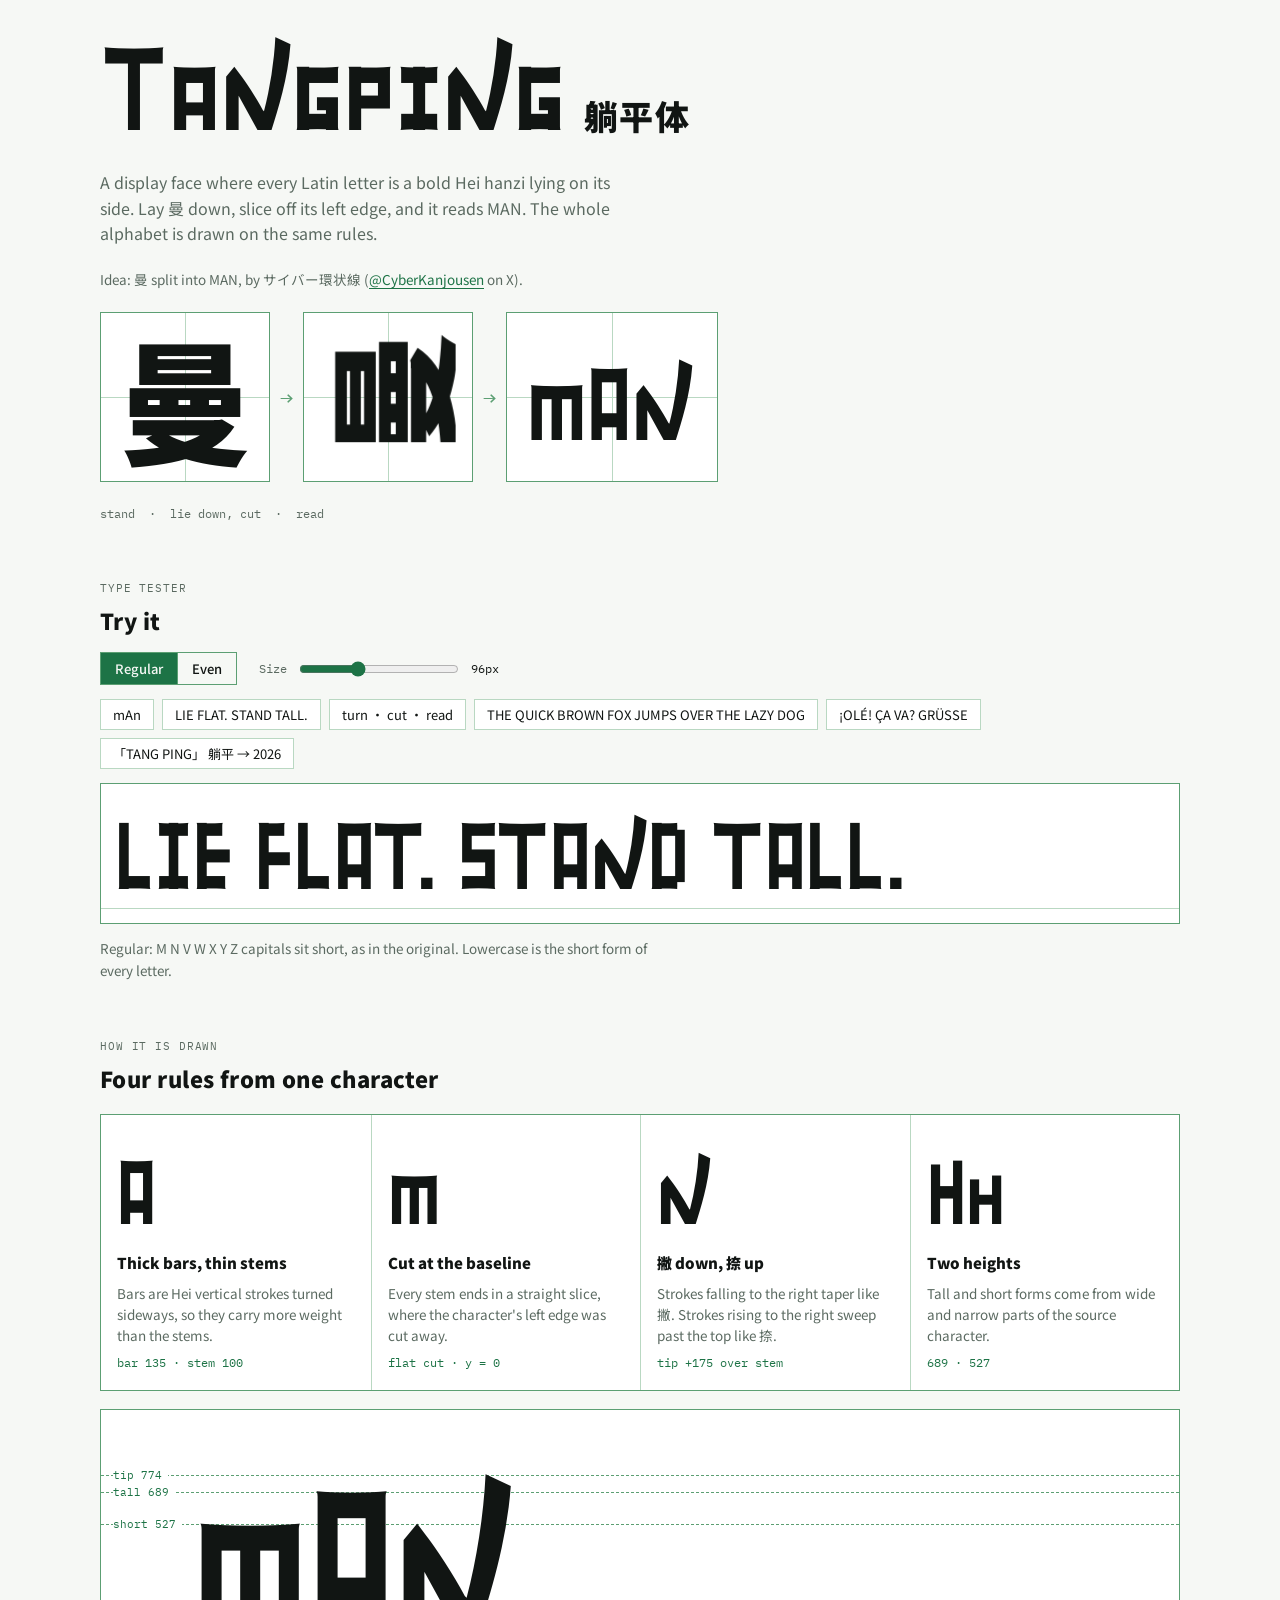
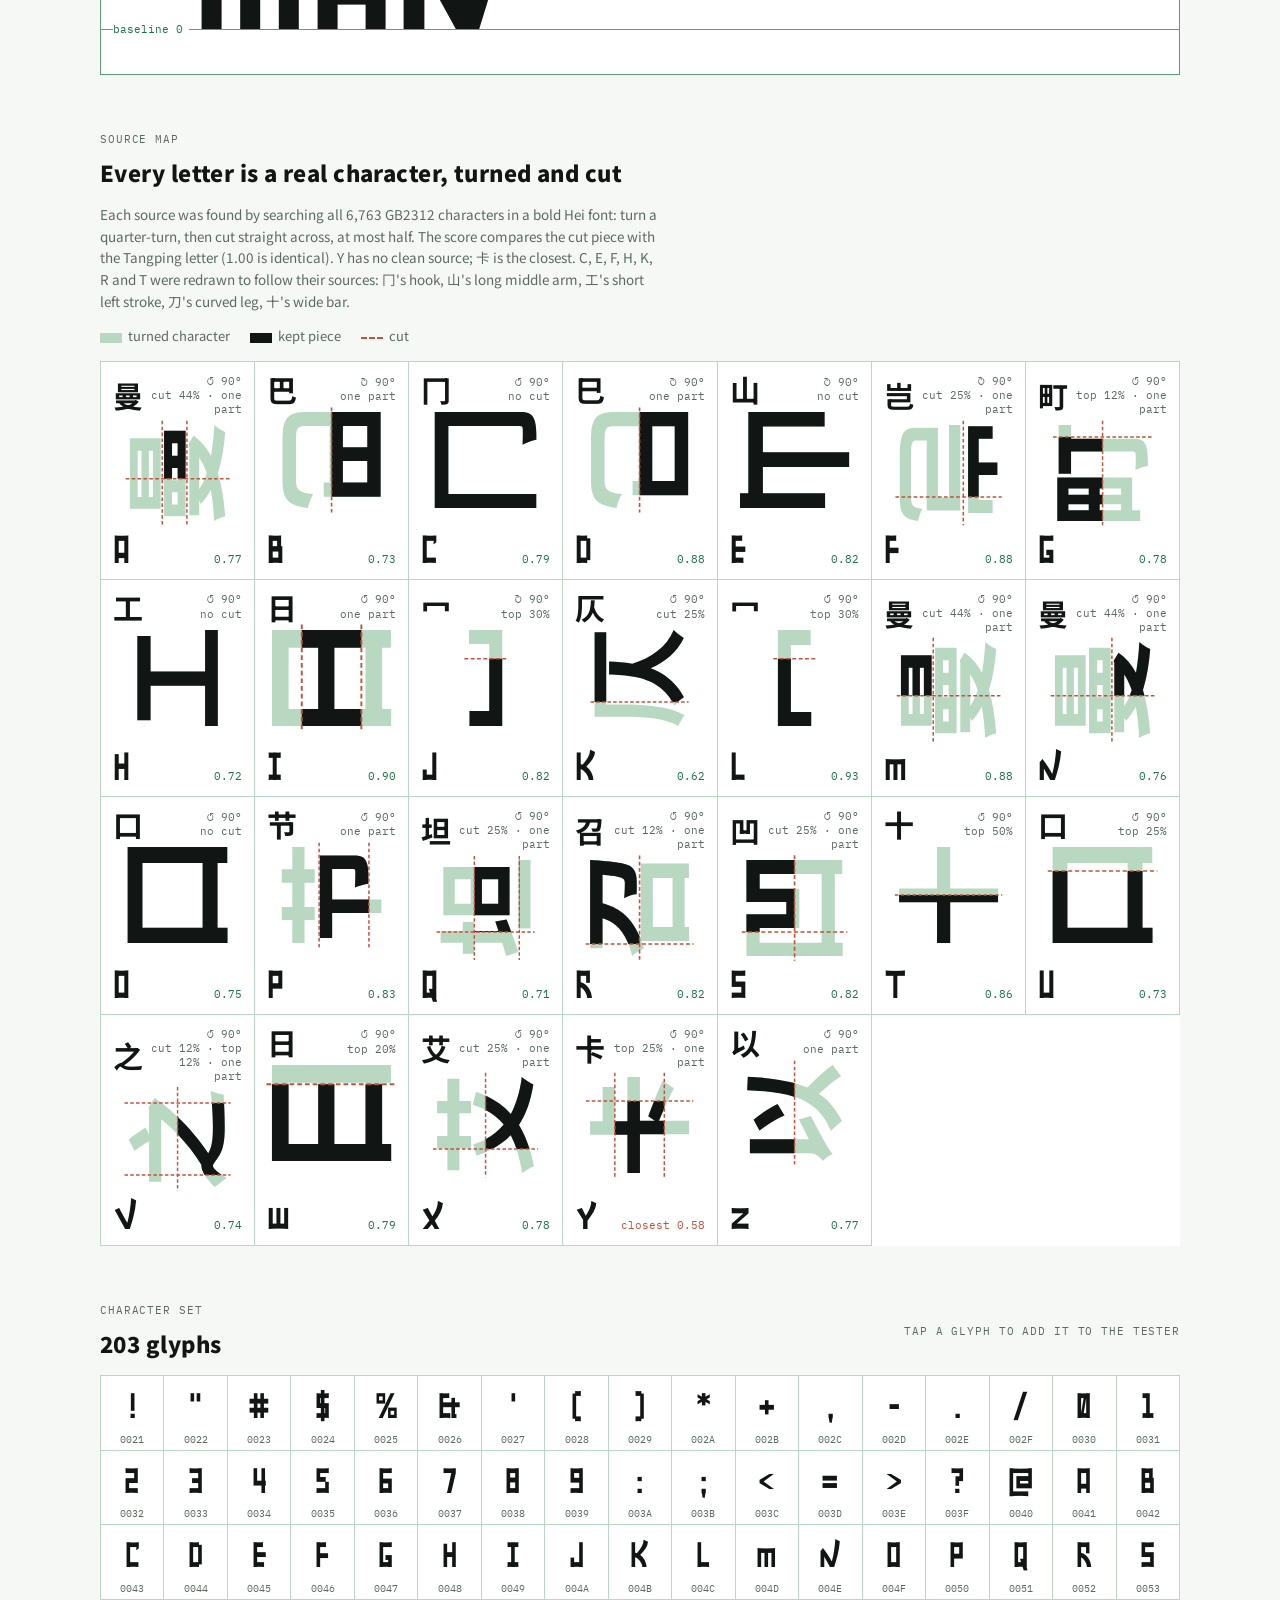
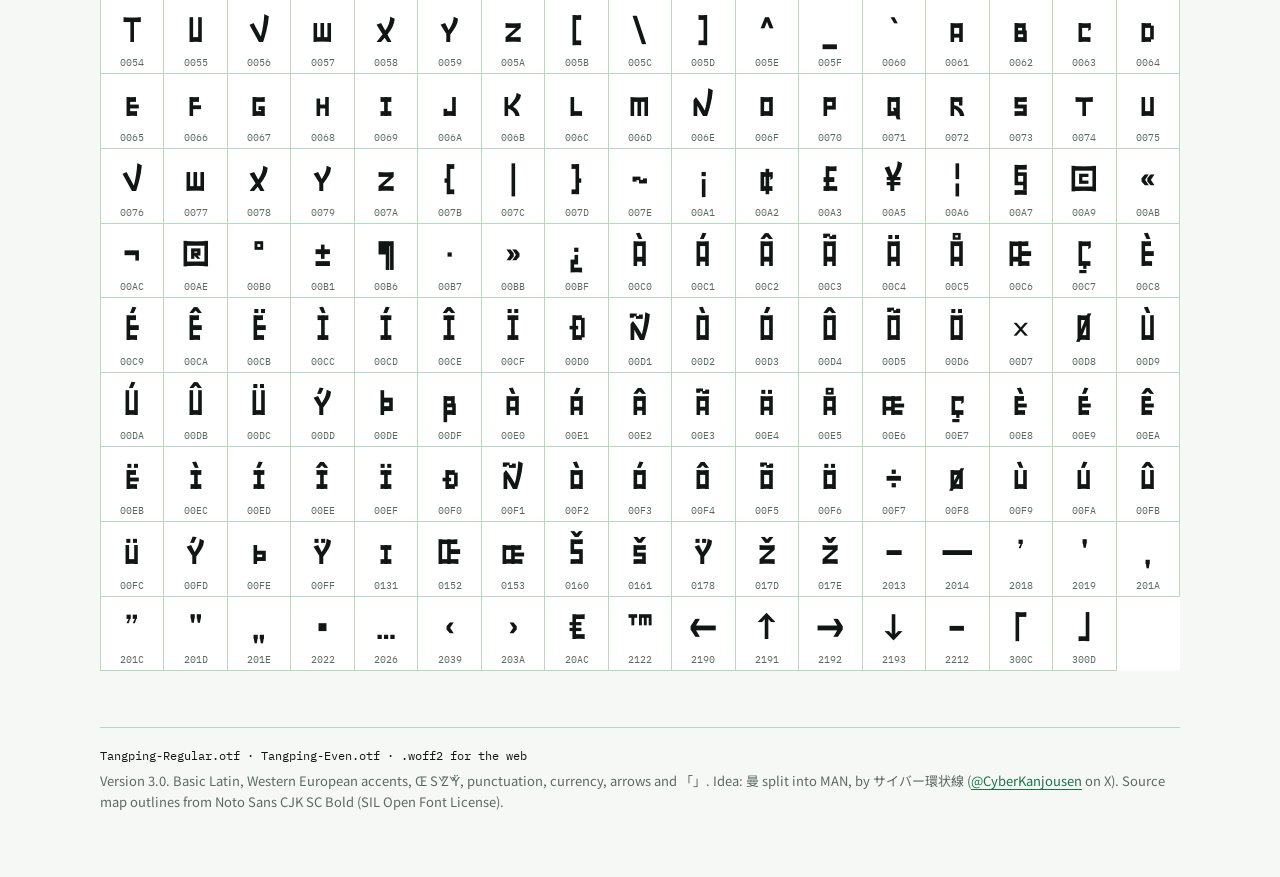
==== docs/index.html @ c2f3e96e "Tangping 躺平体 3.100: initial open-source release A display typeface where every Latin letter is a bol" ====
<!doctype html>
<html lang="en">
<head>
<meta charset="utf-8">
<meta name="viewport" content="width=device-width, initial-scale=1, viewport-fit=cover">
<style>:root{padding-top:env(safe-area-inset-top,0px);padding-bottom:env(safe-area-inset-bottom,0px)}body{margin:0}[hidden]{display:none!important}img{max-width:100%}</style>
</head>
<body>
<title>躺平体 Tangping</title>
<meta name="claude:viewport-fit-sides" content="cover">
<link rel="preconnect" href="https://fonts.googleapis.com">
<link rel="stylesheet" href="https://fonts.googleapis.com/css2?family=Noto+Sans+SC:wght@400;500;700;900&family=IBM+Plex+Mono:wght@400;500&display=swap">
<style>
/* Layout: one column on 田字格 practice paper — hero demo, live tester, rules, full glyph set */
:root {
  --paper: #f6f8f5;
  --ink: #111513;
  --muted: #5b6a61;
  --grid: #b9d8c2;
  --grid-strong: #5c9f73;
  --accent: #1d7346;
  --panel: #ffffff;
  --cut: #c4513a;
  --display: "Tangping Regular", "Noto Sans SC", sans-serif;
  --body: "Noto Sans SC", "PingFang SC", "Hiragino Sans GB", "Microsoft YaHei", system-ui, sans-serif;
  --mono: "IBM Plex Mono", ui-monospace, "SFMono-Regular", Menlo, monospace;
}
@media (prefers-color-scheme: dark) {
  :root:not([data-theme="light"]) {
    --paper: #111a15; --ink: #e8efe9; --muted: #98ab9f; --grid: #24402f;
    --grid-strong: #4f9a6a; --accent: #74cf9b; --panel: #16221b; --cut: #f08a6c; color-scheme: dark;
  }
}
:root[data-theme="dark"] {
  --paper: #111a15; --ink: #e8efe9; --muted: #98ab9f; --grid: #24402f;
  --grid-strong: #4f9a6a; --accent: #74cf9b; --panel: #16221b; --cut: #f08a6c; color-scheme: dark;
}

@font-face { font-family: "Tangping Regular"; src: url([data-uri]) format("woff2"); font-display: block; }
@font-face { font-family: "Tangping Even"; src: url([data-uri]) format("woff2"); font-display: block; }

body { background: var(--paper); color: var(--ink); font-family: var(--body); font-size: 15px; line-height: 1.6; }
.wrap {
  max-width: 1080px; margin: 0 auto;
  padding-left: max(16px, env(safe-area-inset-left, 0px));
  padding-right: max(16px, env(safe-area-inset-right, 0px));
  padding-block: 28px 64px;
  display: grid; gap: 56px;
}
h1, h2 { text-wrap: balance; margin: 0; }
p { margin: 0; }
.label { font-family: var(--mono); font-size: 11px; letter-spacing: .08em; text-transform: uppercase; color: var(--muted); }

/* ---------- hero ---------- */
.hero { display: grid; gap: 22px; }
.title { display: flex; flex-wrap: wrap; align-items: baseline; gap: 6px 18px; }
.title h1 { font-family: var(--display); font-weight: 400; font-size: clamp(56px, 11vw, 120px); line-height: 1; letter-spacing: 0; }
.title .zh { font-weight: 900; font-size: clamp(22px, 4vw, 34px); letter-spacing: .04em; }
.lede { max-width: 58ch; color: var(--muted); font-size: 16px; }
.demo { display: flex; flex-wrap: wrap; align-items: center; gap: 10px; }
.cell {
  --s: clamp(74px, 21vw, 168px);
  width: var(--s); height: var(--s); position: relative; flex: none;
  border: 1.5px solid var(--grid-strong);
  background:
    linear-gradient(var(--grid), var(--grid)) center / 100% 1px no-repeat,
    linear-gradient(var(--grid), var(--grid)) center / 1px 100% no-repeat,
    var(--panel);
  display: grid; place-items: center; overflow: hidden;
}
.cell .han { font-weight: 900; font-size: calc(var(--s) * .8); line-height: 1; }
.cell .lying { transform: rotate(-90deg); clip-path: inset(0 0 0 17%); animation: liedown 1.1s cubic-bezier(.6,0,.2,1) .5s both; }
@keyframes liedown { from { transform: rotate(0deg); clip-path: inset(0 0 0 0); } 45% { transform: rotate(0deg); clip-path: inset(0 0 0 17%); } to { transform: rotate(-90deg); clip-path: inset(0 0 0 17%); } }
.cell.wide { width: auto; padding-inline: calc(var(--s) * .12); }
.cell .latin { font-family: "Tangping Even"; font-size: calc(var(--s) * .62); line-height: 1; padding-top: calc(var(--s) * .08); }
.arrow { font-family: var(--mono); color: var(--grid-strong); font-size: 22px; }
.demo-cap { display: flex; gap: 14px; flex-wrap: wrap; font-family: var(--mono); font-size: 12px; color: var(--muted); }

/* ---------- tester ---------- */
.tester { display: grid; gap: 14px; }
.controls { display: flex; flex-wrap: wrap; align-items: center; gap: 12px 22px; }
.seg { display: inline-flex; border: 1.5px solid var(--grid-strong); }
.seg button {
  font: 500 13px/1 var(--body); padding: 9px 14px; border: 0; background: transparent; color: var(--ink); cursor: pointer;
}
.seg button + button { border-left: 1.5px solid var(--grid-strong); }
.seg button[aria-pressed="true"] { background: var(--accent); color: var(--paper); }
.size { display: flex; align-items: center; gap: 10px; font-family: var(--mono); font-size: 12px; color: var(--muted); }
.size input { width: 160px; accent-color: var(--accent); }
.size output { min-width: 4ch; font-variant-numeric: tabular-nums; color: var(--ink); }
.chips { display: flex; flex-wrap: wrap; gap: 8px; }
.chips button {
  font: 13px/1 var(--body); padding: 8px 12px; cursor: pointer; color: var(--ink);
  background: var(--panel); border: 1px solid var(--grid);
}
.chips button:hover { border-color: var(--grid-strong); }
.stage {
  background:
    repeating-linear-gradient(to bottom, transparent 0, transparent calc(var(--lh) - 1px), var(--grid) calc(var(--lh) - 1px), var(--grid) var(--lh)),
    var(--panel);
  border: 1.5px solid var(--grid-strong);
  padding: 10px 14px 4px;
}
#sample {
  --size: 96px; --lh: calc(var(--size) * 1.3);
  display: block; width: 100%; box-sizing: border-box; resize: none; overflow: hidden;
  border: 0; outline: none; background: transparent; color: var(--ink);
  font-family: var(--display); font-size: var(--size); line-height: var(--lh);
  min-height: var(--lh); padding: 0; word-break: break-word;
}
.stage:focus-within { outline: 2px solid var(--accent); outline-offset: 2px; }
.stage { --lh: calc(var(--size, 96px) * 1.3); }

/* ---------- rules ---------- */
.section-head { display: grid; gap: 6px; }
.section-head h2 { font-size: 22px; font-weight: 900; letter-spacing: .02em; }
.rules { display: grid; grid-template-columns: repeat(4, minmax(0, 1fr)); gap: 0; border: 1.5px solid var(--grid-strong); background: var(--panel); }
.rule { padding: 16px 16px 18px; display: grid; gap: 8px; align-content: start; }
.rule + .rule { border-left: 1px solid var(--grid); }
.rule .g { font-family: var(--display); font-size: 92px; line-height: 1.1; height: 112px; display: flex; align-items: flex-end; }
.rule h3 { margin: 0; font-size: 15px; font-weight: 900; }
.rule p { color: var(--muted); font-size: 13.5px; line-height: 1.55; }
.rule .nums { font-family: var(--mono); font-size: 11.5px; color: var(--accent); }

/* metrics figure */
.metrics { position: relative; border: 1.5px solid var(--grid-strong); background: var(--panel); overflow-x: auto; }
.metrics-inner { position: relative; padding: 34px 24px 0 92px; min-width: 520px; }
.metrics .word { font-family: "Tangping Even"; font-size: 200px; line-height: 1.15; white-space: nowrap; position: relative; z-index: 1; }
.guide { position: absolute; left: 0; right: 0; height: 0; border-top: 1px dashed var(--grid-strong); z-index: 0; }
.guide span { position: absolute; left: 12px; top: -9px; font-family: var(--mono); font-size: 11px; color: var(--accent); background: var(--panel); padding-right: 6px; font-variant-numeric: tabular-nums; }
.guide.base { border-top-style: solid; }


/* ---------- source map ---------- */
.sources { display: grid; grid-template-columns: repeat(auto-fill, minmax(150px, 1fr)); gap: 0; border-top: 1px solid var(--grid); border-left: 1px solid var(--grid); background: var(--panel); }
.src { border-right: 1px solid var(--grid); border-bottom: 1px solid var(--grid); padding: 12px 12px 10px; display: grid; gap: 8px; grid-template-rows: auto 1fr auto; min-width: 0; }
.src-top { display: flex; align-items: center; justify-content: space-between; gap: 6px; }
.src-han { font-weight: 700; font-size: 30px; line-height: 1; }
.src-how { font-family: var(--mono); font-size: 10.5px; color: var(--muted); text-align: right; line-height: 1.35; }
.src svg { width: 100%; height: 96px; display: block; overflow: visible; }
.src .full { fill: var(--grid); }
.src .piece { fill: var(--ink); }
.src .cutline { stroke: var(--cut); stroke-width: 14; stroke-dasharray: 34 22; }
.src-bot { display: flex; align-items: baseline; justify-content: space-between; }
.src-letter { font-family: var(--display); font-size: 40px; line-height: 1; }
.src-score { font-family: var(--mono); font-size: 11px; color: var(--accent); font-variant-numeric: tabular-nums; }
.src.weak .src-score { color: var(--cut); }
.legend { display: flex; flex-wrap: wrap; gap: 8px 20px; font-size: 13px; color: var(--muted); }
.legend i { display: inline-block; width: 22px; height: 10px; vertical-align: middle; margin-right: 6px; }
.legend .k1 { background: var(--grid); } .legend .k2 { background: var(--ink); } .legend .k3 { border-top: 2px dashed var(--cut); height: 0; }

/* ---------- glyphs ---------- */
.glyphs { display: grid; grid-template-columns: repeat(auto-fill, minmax(62px, 1fr)); border-top: 1px solid var(--grid); border-left: 1px solid var(--grid); background: var(--panel); }
.glyphs button {
  border: 0; border-right: 1px solid var(--grid); border-bottom: 1px solid var(--grid);
  background: transparent; color: var(--ink); cursor: pointer; padding: 6px 0 4px;
  display: grid; justify-items: center; gap: 2px;
}
.glyphs button:hover, .glyphs button:focus-visible { background: var(--paper); outline: none; box-shadow: inset 0 0 0 2px var(--accent); }
.glyphs .ch { font-family: var(--display); font-size: 36px; line-height: 1.35; }
.glyphs .cp { font-family: var(--mono); font-size: 9.5px; color: var(--muted); }
.glyph-tools { display: flex; flex-wrap: wrap; gap: 10px 18px; align-items: center; justify-content: space-between; }

.note { color: var(--muted); font-size: 13.5px; max-width: 70ch; }
footer { display: grid; gap: 6px; color: var(--muted); font-size: 13px; border-top: 1px solid var(--grid); padding-top: 18px; }
footer .files { font-family: var(--mono); font-size: 12px; color: var(--ink); }
footer a, .credit a { color: var(--accent); text-underline-offset: 3px; }
.credit { font-size: 13.5px; color: var(--muted); }

button:focus-visible { outline: 2px solid var(--accent); outline-offset: 2px; }

@media (max-width: 760px) {
  .rules { grid-template-columns: repeat(2, minmax(0, 1fr)); }
  .rule:nth-child(3) { border-left: 0; }
  .rule:nth-child(n+3) { border-top: 1px solid var(--grid); }
  .rule .g { font-size: 72px; height: 92px; }
  .metrics .word { font-size: 150px; }
}
@media (prefers-reduced-motion: reduce) { .cell .lying { animation: none; } }
</style>

<div class="wrap">
  <header class="hero">
    <div class="title">
      <h1 id="title-word">Tangping</h1>
      <span class="zh">躺平体</span>
    </div>
    <p class="lede">A display face where every Latin letter is a bold Hei hanzi lying on its side. Lay 曼 down, slice off its left edge, and it reads MAN. The whole alphabet is drawn on the same rules.</p>
    <p class="credit">Idea: 曼 split into MAN, by サイバー環状線 (<a href="https://x.com/CyberKanjousen">@CyberKanjousen</a> on X).</p>
    <div class="demo" aria-label="曼 rotated a quarter turn reads as MAN">
      <div class="cell"><span class="han">曼</span></div>
      <span class="arrow" aria-hidden="true">→</span>
      <div class="cell"><span class="han lying">曼</span></div>
      <span class="arrow" aria-hidden="true">→</span>
      <div class="cell wide"><span class="latin">mAn</span></div>
    </div>
    <div class="demo-cap"><span>stand</span><span>·</span><span>lie down, cut</span><span>·</span><span>read</span></div>
  </header>

  <section class="tester" aria-labelledby="try-h">
    <div class="section-head">
      <span class="label">Type tester</span>
      <h2 id="try-h">Try it</h2>
    </div>
    <div class="controls">
      <div class="seg" role="group" aria-label="Style">
        <button type="button" id="style-reg" aria-pressed="true">Regular</button>
        <button type="button" id="style-even" aria-pressed="false">Even</button>
      </div>
      <label class="size" for="size">Size
        <input type="range" id="size" min="28" max="220" value="96">
        <output id="size-out" for="size">96px</output>
      </label>
    </div>
    <div class="chips" id="chips">
      <button type="button">mAn</button>
      <button type="button">LIE FLAT. STAND TALL.</button>
      <button type="button">turn · cut · read</button>
      <button type="button">THE QUICK BROWN FOX JUMPS OVER THE LAZY DOG</button>
      <button type="button">¡OLÉ! ÇA VA? GRÜSSE</button>
      <button type="button">「TANG PING」 躺平 → 2026</button>
    </div>
    <div class="stage">
      <textarea id="sample" rows="1" spellcheck="false" aria-label="Sample text">LIE FLAT. STAND TALL.</textarea>
    </div>
    <p class="note" id="style-note">Regular: M N V W X Y Z capitals sit short, as in the original. Lowercase is the short form of every letter.</p>
  </section>

  <section aria-labelledby="rules-h" style="display:grid;gap:18px">
    <div class="section-head">
      <span class="label">How it is drawn</span>
      <h2 id="rules-h">Four rules from one character</h2>
    </div>
    <div class="rules">
      <div class="rule">
        <div class="g">A</div>
        <h3>Thick bars, thin stems</h3>
        <p>Bars are Hei vertical strokes turned sideways, so they carry more weight than the stems.</p>
        <span class="nums">bar 135 · stem 100</span>
      </div>
      <div class="rule">
        <div class="g">m</div>
        <h3>Cut at the baseline</h3>
        <p>Every stem ends in a straight slice, where the character's left edge was cut away.</p>
        <span class="nums">flat cut · y = 0</span>
      </div>
      <div class="rule">
        <div class="g">n</div>
        <h3>撇 down, 捺 up</h3>
        <p>Strokes falling to the right taper like 撇. Strokes rising to the right sweep past the top like 捺.</p>
        <span class="nums">tip +175 over stem</span>
      </div>
      <div class="rule">
        <div class="g">Hh</div>
        <h3>Two heights</h3>
        <p>Tall and short forms come from wide and narrow parts of the source character.</p>
        <span class="nums">689 · 527</span>
      </div>
    </div>
    <div class="metrics" aria-label="Vertical metrics of mAn in font units">
      <div class="metrics-inner" id="metrics">
        <div class="word" id="metrics-word">mAn</div>
      </div>
    </div>
  </section>


  <section aria-labelledby="src-h" style="display:grid;gap:14px">
    <div class="section-head">
      <span class="label">Source map</span>
      <h2 id="src-h">Every letter is a real character, turned and cut</h2>
    </div>
    <p class="note">Each source was found by searching all 6,763 GB2312 characters in a bold Hei font: turn a quarter-turn, then cut straight across, at most half. The score compares the cut piece with the Tangping letter (1.00 is identical). Y has no clean source; 卡 is the closest. C, E, F, H, K, R and T were redrawn to follow their sources: 冂's hook, 山's long middle arm, 工's short left stroke, 刀's curved leg, 十's wide bar.</p>
    <div class="legend"><span><i class="k1"></i>turned character</span><span><i class="k2"></i>kept piece</span><span><i class="k3"></i>cut</span></div>
    <div class="sources" id="sources"></div>
  </section>

  <section aria-labelledby="glyphs-h" style="display:grid;gap:14px">
    <div class="glyph-tools">
      <div class="section-head">
        <span class="label">Character set</span>
        <h2 id="glyphs-h"><span id="glyph-count">0</span> glyphs</h2>
      </div>
      <span class="label">Tap a glyph to add it to the tester</span>
    </div>
    <div class="glyphs" id="glyphs"></div>
  </section>

  <footer>
    <span class="files">Tangping-Regular.otf · Tangping-Even.otf · .woff2 for the web</span>
    <span>Version 3.0. Basic Latin, Western European accents, Œ Š Ž Ÿ, punctuation, currency, arrows and 「」. Idea: 曼 split into MAN, by サイバー環状線 (<a href="https://x.com/CyberKanjousen">@CyberKanjousen</a> on X). Source map outlines from Noto Sans CJK SC Bold (SIL Open Font License).</span>
  </footer>
</div>

<script>
(function () {
  const CHARS = "!\"#$%&'()*+,-./0123456789:;<=>?@ABCDEFGHIJKLMNOPQRSTUVWXYZ[\\]^_`abcdefghijklmnopqrstuvwxyz{|}~¡¢£¥¦§©«¬®°±¶·»¿ÀÁÂÃÄÅÆÇÈÉÊËÌÍÎÏÐÑÒÓÔÕÖ×ØÙÚÛÜÝÞßàáâãäåæçèéêëìíîïðñòóôõö÷øùúûüýþÿıŒœŠšŸŽž–—‘’‚“”„•…‹›€™←↑→↓−「」";
  const sample = document.getElementById('sample');
  const size = document.getElementById('size');
  const sizeOut = document.getElementById('size-out');
  const btnReg = document.getElementById('style-reg');
  const btnEven = document.getElementById('style-even');
  const note = document.getElementById('style-note');
  const root = document.documentElement;

  function fit() {
    sample.style.height = 'auto';
    sample.style.height = sample.scrollHeight + 'px';
  }
  function setSize(v) {
    sample.style.setProperty('--size', v + 'px');
    sample.parentElement.style.setProperty('--size', v + 'px');
    sizeOut.textContent = v + 'px';
    fit();
  }
  function setStyle(even) {
    btnReg.setAttribute('aria-pressed', String(!even));
    btnEven.setAttribute('aria-pressed', String(even));
    root.style.setProperty('--display', (even ? '"Tangping Even"' : '"Tangping Regular"') + ', "Noto Sans SC", sans-serif');
    note.textContent = even
      ? 'Even: every capital is tall. Lowercase is still the short form, so case controls the bounce.'
      : 'Regular: M N V W X Y Z capitals sit short, as in the original. Lowercase is the short form of every letter.';
    requestAnimationFrame(fit);
  }

  const startSize = window.innerWidth < 520 ? 64 : 96;
  size.value = startSize;
  setSize(startSize);
  size.addEventListener('input', () => setSize(size.value));
  sample.addEventListener('input', fit);
  btnReg.addEventListener('click', () => setStyle(false));
  btnEven.addEventListener('click', () => setStyle(true));
  document.getElementById('chips').addEventListener('click', (e) => {
    const b = e.target.closest('button'); if (!b) return;
    sample.value = b.textContent; fit();
  });

  // glyph grid
  const grid = document.getElementById('glyphs');
  const frag = document.createDocumentFragment();
  for (const ch of CHARS) {
    const b = document.createElement('button');
    b.type = 'button';
    const cp = ch.codePointAt(0).toString(16).toUpperCase().padStart(4, '0');
    b.setAttribute('aria-label', 'U+' + cp);
    b.innerHTML = '<span class="ch"></span><span class="cp">' + cp + '</span>';
    b.firstChild.textContent = ch;
    b.addEventListener('click', () => { sample.value += ch; fit(); });
    frag.appendChild(b);
  }
  grid.appendChild(frag);
  document.getElementById('glyph-count').textContent = CHARS.length;


  // source map
  const SOURCES = [{"L": "A", "ch": "曼", "turn": "ccw", "cut": 44, "top": 0, "band": true, "w": 905, "h": 912, "full": "M564.0 858.0H658.0V717.0L674.0 750.0C710.0 711.0 741.0 667.0 768.0 616.0C785.0 709.0 795.0 809.0 800.0 912.0C827.0 894.0 875.0 874.0 905.0 867.0C894.0 721.0 874.0 579.0 836.0 455.0C873.0 339.0 895.0 208.0 905.0 67.0C875.0 52.0 827.0 24.0 802.0 0.0C796.0 103.0 786.0 202.0 770.0 292.0C727.0 214.0 673.0 149.0 604.0 102.0L558.0 178.0L564.0 200.0ZM0.0 796.0H292.0V127.0H0.0ZM324.0 867.0H529.0V55.0H324.0ZM180.0 683.0V245.0H218.0V683.0ZM74.0 683.0V245.0H110.0V683.0ZM658.0 308.0C686.0 350.0 710.0 400.0 729.0 458.0C709.0 517.0 686.0 569.0 658.0 611.0ZM400.0 292.0V174.0H453.0V292.0ZM400.0 525.0V408.0H453.0V525.0ZM400.0 755.0V640.0H453.0V755.0Z", "piece": "M529.0 510.7V55.0H324.0V510.7H400.0V408.0H453.0V510.7H529.0ZM400.0 292.0V174.0H453.0V292.0Z", "cuts": [["h", 510.7], ["v", 306.8], ["v", 541.2]], "score": 0.77}, {"L": "B", "ch": "巴", "turn": "cw", "cut": 0, "top": 0, "band": true, "w": 866, "h": 847, "full": "M866.0 0.0H211.0C41.0 0.0 0.0 57.0 0.0 252.0V604.0C0.0 777.0 56.0 825.0 224.0 847.0C231.0 812.0 252.0 757.0 270.0 726.0C144.0 710.0 119.0 691.0 119.0 592.0V249.0C119.0 138.0 132.0 124.0 211.0 124.0H416.0V623.0H364.0V748.0H866.0ZM533.0 433.0H748.0V623.0H533.0ZM533.0 312.0V124.0H748.0V312.0Z", "piece": "M866.0 0.0H433.0V748.0H866.0ZM533.0 433.0H748.0V623.0H533.0ZM533.0 312.0V124.0H748.0V312.0Z", "cuts": [["v", 433.0]], "score": 0.73}, {"L": "C", "ch": "冂", "turn": "ccw", "cut": 0, "top": 0, "band": false, "w": 880, "h": 831, "full": "M0.0 831.0H879.0V710.0H118.0V122.0H737.0C755.0 122.0 761.0 128.0 762.0 147.0C763.0 165.0 763.0 228.0 760.0 284.0C791.0 266.0 847.0 246.0 880.0 241.0C880.0 153.0 877.0 95.0 857.0 54.0C837.0 13.0 803.0 0.0 740.0 0.0H0.0Z", "piece": "M0.0 831.0H879.0V710.0H118.0V122.0H737.0C755.0 122.0 761.0 128.0 762.0 147.0C763.0 165.0 763.0 228.0 760.0 284.0C791.0 266.0 847.0 246.0 880.0 241.0C880.0 153.0 877.0 95.0 857.0 54.0C837.0 13.0 803.0 0.0 740.0 0.0H0.0Z", "cuts": [], "score": 0.79}, {"L": "D", "ch": "巳", "turn": "cw", "cut": 0, "top": 0, "band": true, "w": 853, "h": 843, "full": "M853.0 0.0H210.0C41.0 0.0 0.0 57.0 0.0 251.0V600.0C0.0 773.0 56.0 820.0 224.0 843.0C230.0 807.0 252.0 753.0 271.0 722.0C144.0 705.0 119.0 688.0 119.0 589.0V249.0C119.0 139.0 130.0 125.0 209.0 125.0H420.0V606.0H365.0V730.0H853.0ZM538.0 606.0V125.0H735.0V606.0Z", "piece": "M853.0 0.0H426.5V730.0H853.0ZM538.0 606.0V125.0H735.0V606.0Z", "cuts": [["v", 426.5]], "score": 0.88}, {"L": "E", "ch": "山", "turn": "cw", "cut": 0, "top": 0, "band": false, "w": 930, "h": 818, "full": "M721.0 0.0H71.0V693.0H0.0V818.0H725.0V693.0H195.0V469.0H930.0V343.0H195.0V124.0H721.0Z", "piece": "M721.0 0.0H71.0V693.0H0.0V818.0H725.0V693.0H195.0V469.0H930.0V343.0H195.0V124.0H721.0Z", "cuts": [], "score": 0.82}, {"L": "F", "ch": "岂", "turn": "cw", "cut": 25, "top": 0, "band": true, "w": 900, "h": 885, "full": "M352.0 25.0H151.0C30.0 25.0 0.0 85.0 0.0 289.0V657.0C0.0 823.0 32.0 865.0 170.0 885.0C175.0 851.0 191.0 801.0 208.0 772.0C119.0 761.0 104.0 746.0 104.0 652.0V286.0C104.0 165.0 112.0 144.0 154.0 144.0H249.0V788.0H558.0V0.0H454.0V669.0H352.0ZM856.0 11.0H630.0V812.0H856.0V691.0H728.0V461.0H900.0V345.0H728.0V126.0H856.0Z", "piece": "M856.0 11.0H630.0V663.8H728.0V461.0H900.0V345.0H728.0V126.0H856.0Z", "cuts": [["h", 663.8], ["v", 585.9]], "score": 0.88}, {"L": "G", "ch": "町", "turn": "ccw", "cut": 0, "top": 12, "band": true, "w": 855, "h": 906, "full": "M0.0 906.0H783.0V805.0H707.0V495.0H0.0ZM13.0 459.0H130.0V249.0H717.0C735.0 249.0 740.0 256.0 740.0 276.0C741.0 295.0 741.0 366.0 738.0 425.0C769.0 408.0 822.0 390.0 855.0 386.0C855.0 293.0 853.0 229.0 834.0 186.0C816.0 144.0 783.0 130.0 719.0 130.0H130.0V0.0H13.0ZM400.0 599.0H602.0V658.0H400.0ZM602.0 805.0H400.0V747.0H602.0ZM297.0 599.0V658.0H105.0V599.0ZM105.0 805.0V747.0H297.0V805.0Z", "piece": "M0.0 906.0H427.5V805.0H400.0V747.0H427.5V658.0H400.0V599.0H427.5V495.0H0.0ZM13.0 459.0H130.0V249.0H427.5V130.0H130.0V113.2H13.0ZM297.0 599.0V658.0H105.0V599.0ZM105.0 805.0V747.0H297.0V805.0Z", "cuts": [["h", 113.2], ["v", 427.5]], "score": 0.78}, {"L": "H", "ch": "工", "turn": "ccw", "cut": 0, "top": 0, "band": false, "w": 766, "h": 914, "full": "M645.0 914.0H766.0V0.0H645.0V394.0H126.0V56.0H0.0V859.0H126.0V531.0H645.0Z", "piece": "M645.0 914.0H766.0V0.0H645.0V394.0H126.0V56.0H0.0V859.0H126.0V531.0H645.0Z", "cuts": [], "score": 0.72}, {"L": "I", "ch": "日", "turn": "ccw", "cut": 0, "top": 0, "band": true, "w": 867, "h": 698, "full": "M0.0 698.0H867.0V575.0H801.0V129.0H865.0V0.0H0.0ZM454.0 575.0V129.0H680.0V575.0ZM336.0 575.0H121.0V129.0H336.0Z", "piece": "M454.0 575.0V129.0H650.2V0.0H216.8V129.0H336.0V575.0H216.8V698.0H650.2V575.0Z", "cuts": [["v", 216.8], ["v", 650.2]], "score": 0.9}, {"L": "J", "ch": "冖", "turn": "cw", "cut": 0, "top": 30, "band": false, "w": 295, "h": 850, "full": "M295.0 0.0H0.0V125.0H180.0V718.0H5.0V850.0H295.0Z", "piece": "M295.0 255.0H180.0V718.0H5.0V850.0H295.0V255.0Z", "cuts": [["h", 255.0]], "score": 0.82}, {"L": "K", "ch": "仄", "turn": "ccw", "cut": 25, "top": 0, "band": false, "w": 889, "h": 949, "full": "M0.0 858.0H307.0C461.0 858.0 680.0 865.0 828.0 949.0C839.0 919.0 870.0 865.0 889.0 842.0C729.0 752.0 476.0 737.0 307.0 737.0H115.0V22.0H0.0ZM143.0 439.0C367.0 449.0 645.0 456.0 789.0 748.0C813.0 717.0 853.0 683.0 883.0 665.0C801.0 511.0 683.0 426.0 554.0 378.0C701.0 312.0 815.0 216.0 882.0 78.0C851.0 61.0 805.0 26.0 782.0 0.0C712.0 169.0 558.0 276.0 373.0 333.0C295.0 321.0 217.0 316.0 143.0 312.0Z", "piece": "M143.0 439.0C357.3 448.6 621.1 455.4 769.6 711.8H822.6C842.5 693.1 864.6 676.0 883.0 665.0C801.0 511.0 683.0 426.0 554.0 378.0C701.0 312.0 815.0 216.0 882.0 78.0C851.0 61.0 805.0 26.0 782.0 0.0C712.0 169.0 558.0 276.0 373.0 333.0C295.0 321.0 217.0 316.0 143.0 312.0ZM0.0 711.8H115.0V22.0H0.0V711.8Z", "cuts": [["h", 711.8]], "score": 0.62}, {"L": "L", "ch": "冖", "turn": "ccw", "cut": 0, "top": 30, "band": false, "w": 295, "h": 850, "full": "M0.0 850.0H295.0V725.0H115.0V132.0H290.0V0.0H0.0Z", "piece": "M0.0 850.0H295.0V725.0H115.0V255.0H0.0Z", "cuts": [["h", 255.0]], "score": 0.93}, {"L": "M", "ch": "曼", "turn": "ccw", "cut": 44, "top": 0, "band": true, "w": 905, "h": 912, "full": "M564.0 858.0H658.0V717.0L674.0 750.0C710.0 711.0 741.0 667.0 768.0 616.0C785.0 709.0 795.0 809.0 800.0 912.0C827.0 894.0 875.0 874.0 905.0 867.0C894.0 721.0 874.0 579.0 836.0 455.0C873.0 339.0 895.0 208.0 905.0 67.0C875.0 52.0 827.0 24.0 802.0 0.0C796.0 103.0 786.0 202.0 770.0 292.0C727.0 214.0 673.0 149.0 604.0 102.0L558.0 178.0L564.0 200.0ZM0.0 796.0H292.0V127.0H0.0ZM324.0 867.0H529.0V55.0H324.0ZM180.0 683.0V245.0H218.0V683.0ZM74.0 683.0V245.0H110.0V683.0ZM658.0 308.0C686.0 350.0 710.0 400.0 729.0 458.0C709.0 517.0 686.0 569.0 658.0 611.0ZM400.0 292.0V174.0H453.0V292.0ZM400.0 525.0V408.0H453.0V525.0ZM400.0 755.0V640.0H453.0V755.0Z", "piece": "M0.0 510.7H74.0V245.0H110.0V510.7H180.0V245.0H218.0V510.7H292.0V127.0H0.0V510.7Z", "cuts": [["h", 510.7], ["v", 306.8]], "score": 0.88}, {"L": "N", "ch": "曼", "turn": "ccw", "cut": 44, "top": 0, "band": true, "w": 905, "h": 912, "full": "M564.0 858.0H658.0V717.0L674.0 750.0C710.0 711.0 741.0 667.0 768.0 616.0C785.0 709.0 795.0 809.0 800.0 912.0C827.0 894.0 875.0 874.0 905.0 867.0C894.0 721.0 874.0 579.0 836.0 455.0C873.0 339.0 895.0 208.0 905.0 67.0C875.0 52.0 827.0 24.0 802.0 0.0C796.0 103.0 786.0 202.0 770.0 292.0C727.0 214.0 673.0 149.0 604.0 102.0L558.0 178.0L564.0 200.0ZM0.0 796.0H292.0V127.0H0.0ZM324.0 867.0H529.0V55.0H324.0ZM180.0 683.0V245.0H218.0V683.0ZM74.0 683.0V245.0H110.0V683.0ZM658.0 308.0C686.0 350.0 710.0 400.0 729.0 458.0C709.0 517.0 686.0 569.0 658.0 611.0ZM400.0 292.0V174.0H453.0V292.0ZM400.0 525.0V408.0H453.0V525.0ZM400.0 755.0V640.0H453.0V755.0Z", "piece": "M658.0 308.0C686.0 350.0 710.0 400.0 729.0 458.0C722.8 476.3 716.3 493.9 709.5 510.7H851.6C846.8 491.8 841.6 473.2 836.0 455.0C873.0 339.0 895.0 208.0 905.0 67.0C875.0 52.0 827.0 24.0 802.0 0.0C796.0 103.0 786.0 202.0 770.0 292.0C727.0 214.0 673.0 149.0 604.0 102.0L558.0 178.0L564.0 200.0V510.7H658.0Z", "cuts": [["h", 510.7], ["v", 541.2]], "score": 0.76}, {"L": "O", "ch": "口", "turn": "ccw", "cut": 0, "top": 0, "band": false, "w": 822, "h": 790, "full": "M0.0 790.0H822.0V665.0H740.0V131.0H820.0V0.0H0.0ZM617.0 665.0H122.0V131.0H617.0Z", "piece": "M0.0 790.0H822.0V665.0H740.0V131.0H820.0V0.0H0.0ZM617.0 665.0H122.0V131.0H617.0Z", "cuts": [], "score": 0.75}, {"L": "P", "ch": "节", "turn": "ccw", "cut": 0, "top": 0, "band": true, "w": 937, "h": 903, "full": "M358.0 857.0H474.0V621.0H937.0V493.0H474.0V206.0H674.0C688.0 206.0 691.0 212.0 692.0 231.0C692.0 250.0 692.0 322.0 689.0 380.0C725.0 364.0 779.0 349.0 816.0 345.0C816.0 252.0 816.0 186.0 797.0 140.0C778.0 92.0 741.0 80.0 677.0 80.0H358.0ZM0.0 336.0H99.0V564.0H0.0V687.0H99.0V903.0H214.0V687.0H310.0V564.0H214.0V336.0H310.0V209.0H214.0V0.0H99.0V209.0H0.0Z", "piece": "M358.0 857.0H474.0V621.0H819.9V493.0H474.0V206.0H674.0C688.0 206.0 691.0 212.0 692.0 231.0C692.0 250.0 692.0 322.0 689.0 380.0C725.0 364.0 779.0 349.0 816.0 345.0C816.0 252.0 816.0 186.0 797.0 140.0C778.0 92.0 741.0 80.0 677.0 80.0H358.0Z", "cuts": [["v", 351.4], ["v", 819.9]], "score": 0.83}, {"L": "Q", "ch": "坦", "turn": "ccw", "cut": 25, "top": 0, "band": true, "w": 888, "h": 948, "full": "M27.0 546.0H681.0V68.0H27.0ZM647.0 948.0 769.0 908.0C736.0 815.0 694.0 697.0 652.0 588.0L540.0 608.0L571.0 702.0H332.0V613.0H219.0V702.0H0.0V816.0H219.0V926.0H332.0V816.0H608.0C623.0 865.0 637.0 911.0 647.0 948.0ZM773.0 677.0H888.0V0.0H773.0ZM408.0 190.0H569.0V431.0H408.0ZM140.0 431.0V190.0H297.0V431.0Z", "piece": "M333.0 68.0V546.0H681.0V68.0H333.0ZM408.0 190.0H569.0V431.0H408.0ZM333.0 711.0H698.2C683.1 669.9 667.5 628.3 652.0 588.0L540.0 608.0L571.0 702.0H333.0ZM773.0 677.0H777.0V0.0H773.0Z", "cuts": [["h", 711.0], ["v", 333.0], ["v", 777.0]], "score": 0.71}, {"L": "R", "ch": "召", "turn": "ccw", "cut": 12, "top": 0, "band": true, "w": 883, "h": 857, "full": "M0.0 788.0H111.0V520.0C216.0 553.0 318.0 625.0 376.0 857.0C402.0 831.0 450.0 800.0 480.0 789.0C473.0 765.0 466.0 743.0 458.0 722.0H883.0V599.0H844.0V161.0H882.0V32.0H452.0V705.0C371.0 497.0 246.0 422.0 111.0 385.0V131.0C229.0 141.0 283.0 153.0 298.0 170.0C308.0 181.0 310.0 192.0 310.0 211.0C310.0 234.0 309.0 287.0 304.0 341.0C335.0 321.0 382.0 306.0 415.0 305.0C418.0 246.0 417.0 188.0 414.0 155.0C410.0 118.0 401.0 91.0 374.0 66.0C340.0 34.0 251.0 18.0 47.0 3.0C33.0 1.0 0.0 0.0 0.0 0.0ZM736.0 599.0H560.0V161.0H736.0Z", "piece": "M0.0 749.9H111.0V520.0C197.7 547.3 282.4 601.1 342.0 749.9H441.5V679.3C360.4 490.7 240.3 420.4 111.0 385.0V131.0C229.0 141.0 283.0 153.0 298.0 170.0C308.0 181.0 310.0 192.0 310.0 211.0C310.0 234.0 309.0 287.0 304.0 341.0C335.0 321.0 382.0 306.0 415.0 305.0C418.0 246.0 417.0 188.0 414.0 155.0C410.0 118.0 401.0 91.0 374.0 66.0C340.0 34.0 251.0 18.0 47.0 3.0C33.0 1.0 0.0 0.0 0.0 0.0V749.9Z", "cuts": [["h", 749.9], ["v", 441.5]], "score": 0.82}, {"L": "S", "ch": "凹", "turn": "ccw", "cut": 25, "top": 0, "band": true, "w": 826, "h": 823, "full": "M0.0 360.0H342.0V466.0H0.0V823.0H826.0V710.0H758.0V120.0H822.0V0.0H0.0ZM454.0 584.0V247.0H114.0V120.0H645.0V710.0H114.0V584.0H454.0Z", "piece": "M0.0 360.0H342.0V466.0H0.0V617.2H114.0V584.0H413.0V247.0H114.0V120.0H413.0V0.0H0.0Z", "cuts": [["h", 617.2], ["v", 413.0]], "score": 0.82}, {"L": "T", "ch": "十", "turn": "ccw", "cut": 0, "top": 50, "band": false, "w": 939, "h": 911, "full": "M0.0 524.0H360.0V911.0H485.0V524.0H939.0V393.0H485.0V0.0H360.0V393.0H0.0Z", "piece": "M0.0 524.0H360.0V911.0H485.0V524.0H939.0V455.5H0.0Z", "cuts": [["h", 455.5]], "score": 0.86}, {"L": "U", "ch": "口", "turn": "ccw", "cut": 0, "top": 25, "band": false, "w": 822, "h": 790, "full": "M0.0 790.0H822.0V665.0H740.0V131.0H820.0V0.0H0.0ZM617.0 665.0H122.0V131.0H617.0Z", "piece": "M0.0 790.0H822.0V665.0H740.0V197.5H617.0V665.0H122.0V197.5H0.0Z", "cuts": [["h", 197.5]], "score": 0.73}, {"L": "V", "ch": "之", "turn": "ccw", "cut": 12, "top": 12, "band": true, "w": 949, "h": 931, "full": "M705.0 723.0C705.0 780.0 759.0 859.0 836.0 931.0L949.0 844.0C885.0 803.0 818.0 758.0 818.0 726.0C818.0 705.0 851.0 671.0 878.0 628.0C919.0 559.0 932.0 480.0 932.0 356.0C932.0 256.0 926.0 105.0 921.0 34.0C889.0 32.0 826.0 12.0 794.0 0.0C808.0 96.0 817.0 249.0 817.0 351.0C817.0 457.0 810.0 541.0 772.0 604.0C639.0 402.0 440.0 194.0 252.0 68.0L192.0 160.0L198.0 183.0V419.0L163.0 357.0C120.0 381.0 50.0 433.0 0.0 471.0L58.0 579.0C100.0 550.0 155.0 512.0 198.0 488.0V880.0H316.0V274.0C452.0 382.0 606.0 553.0 706.0 717.0Z", "piece": "M705.0 723.0C705.0 749.7 716.9 781.2 737.4 814.6H904.3C857.2 782.5 818.0 750.5 818.0 726.0C818.0 705.0 851.0 671.0 878.0 628.0C919.0 559.0 932.0 480.0 932.0 356.0C932.0 286.1 929.1 191.4 925.6 116.4H806.6C813.2 196.3 817.0 284.5 817.0 351.0C817.0 457.0 810.0 541.0 772.0 604.0C691.4 481.5 586.5 356.9 474.5 249.6V420.2C561.0 510.6 643.9 615.2 706.0 717.0Z", "cuts": [["h", 814.6], ["h", 116.4], ["v", 474.5]], "score": 0.74}, {"L": "W", "ch": "日", "turn": "ccw", "cut": 0, "top": 20, "band": false, "w": 867, "h": 698, "full": "M0.0 698.0H867.0V575.0H801.0V129.0H865.0V0.0H0.0ZM454.0 575.0V129.0H680.0V575.0ZM336.0 575.0H121.0V129.0H336.0Z", "piece": "M0.0 698.0H867.0V575.0H801.0V139.6H680.0V575.0H454.0V139.6H336.0V575.0H121.0V139.6H0.0Z", "cuts": [["h", 139.6]], "score": 0.79}, {"L": "X", "ch": "艾", "turn": "ccw", "cut": 25, "top": 0, "band": true, "w": 937, "h": 929, "full": "M350.0 654.0 380.0 763.0C516.0 715.0 626.0 651.0 712.0 563.0C765.0 663.0 800.0 784.0 822.0 929.0C851.0 907.0 907.0 875.0 937.0 863.0C905.0 706.0 859.0 574.0 792.0 464.0C860.0 362.0 905.0 234.0 931.0 73.0C898.0 57.0 846.0 25.0 819.0 0.0C800.0 144.0 765.0 262.0 713.0 358.0C628.0 263.0 519.0 192.0 376.0 143.0L344.0 269.0C473.0 308.0 570.0 371.0 644.0 460.0C568.0 551.0 471.0 613.0 350.0 654.0ZM0.0 351.0H99.0V572.0H0.0V691.0H99.0V902.0H215.0V691.0H328.0V572.0H215.0V351.0H328.0V232.0H215.0V17.0H99.0V232.0H0.0Z", "piece": "M468.5 696.8H531.7C600.7 659.6 660.6 615.6 712.0 563.0C733.7 604.0 752.4 648.5 768.4 696.8H894.7C867.5 610.1 833.9 532.7 792.0 464.0C860.0 362.0 905.0 234.0 931.0 73.0C898.0 57.0 846.0 25.0 819.0 0.0C800.0 144.0 765.0 262.0 713.0 358.0C647.4 284.6 567.4 225.6 468.5 179.9V319.1C538.3 355.5 596.0 402.3 644.0 460.0C594.6 519.1 536.4 566.0 468.5 602.8Z", "cuts": [["h", 696.8], ["v", 468.5]], "score": 0.78}, {"L": "Y", "ch": "卡", "turn": "ccw", "cut": 0, "top": 25, "band": true, "w": 939, "h": 911, "full": "M0.0 548.0H354.0V911.0H473.0V543.0H939.0V415.0H654.0C697.0 313.0 759.0 174.0 796.0 106.0L688.0 38.0C650.0 117.0 589.0 274.0 552.0 373.0L614.0 415.0H473.0V0.0H354.0V421.0H234.0V96.0H119.0V421.0H0.0Z", "piece": "M354.0 227.8V421.0H234.8V548.0H354.0V911.0H473.0V543.0H704.2V415.0H654.0C669.1 379.3 686.4 339.1 704.2 298.9V227.8H607.8C587.3 279.7 567.5 331.4 552.0 373.0L614.0 415.0H473.0V227.8H354.0Z", "cuts": [["h", 227.8], ["v", 234.8], ["v", 704.2]], "score": 0.58}, {"L": "Z", "ch": "以", "turn": "ccw", "cut": 0, "top": 0, "band": true, "w": 901, "h": 912, "full": "M0.0 240.0C424.0 255.0 673.0 326.0 796.0 627.0C821.0 599.0 876.0 551.0 901.0 535.0C845.0 420.0 773.0 336.0 681.0 274.0C754.0 207.0 835.0 140.0 892.0 106.0L813.0 0.0C745.0 45.0 650.0 136.0 571.0 214.0C425.0 151.0 240.0 123.0 6.0 111.0ZM814.0 846.0C786.0 817.0 756.0 771.0 604.0 485.0C577.0 495.0 525.0 510.0 490.0 516.0L586.0 706.0H26.0V838.0H603.0C657.0 838.0 699.0 884.0 718.0 912.0C738.0 891.0 786.0 857.0 814.0 846.0ZM117.0 623.0C189.0 567.0 291.0 505.0 355.0 480.0L289.0 370.0C225.0 400.0 131.0 462.0 61.0 520.0Z", "piece": "M0.0 240.0C180.7 246.4 329.6 263.0 450.5 303.1V172.0C326.6 137.7 179.8 119.9 6.0 111.0ZM450.5 838.0V706.0H26.0V838.0H450.5ZM117.0 623.0C189.0 567.0 291.0 505.0 355.0 480.0L289.0 370.0C225.0 400.0 131.0 462.0 61.0 520.0Z", "cuts": [["v", 450.5]], "score": 0.77}];
  const box = document.getElementById('sources');
  const NS = 'http://www.w3.org/2000/svg';
  for (const s of SOURCES) {
    const card = document.createElement('div');
    card.className = 'src' + (s.L === 'Y' ? ' weak' : '');
    const turn = s.turn === 'ccw' ? '↺ 90°' : '↻ 90°';
    const cut = [s.cut ? 'cut ' + s.cut + '%' : '', s.top ? 'top ' + s.top + '%' : '', s.band ? 'one part' : ''].filter(Boolean).join(' · ') || 'no cut';
    card.innerHTML = '<div class="src-top"><span class="src-han"></span><span class="src-how"></span></div>' +
      '<svg viewBox="0 0 ' + s.w + ' ' + s.h + '" preserveAspectRatio="xMidYMax meet" role="img"></svg>' +
      '<div class="src-bot"><span class="src-letter"></span><span class="src-score"></span></div>';
    card.querySelector('.src-han').textContent = s.ch;
    card.querySelector('.src-how').innerHTML = turn + '<br>' + cut;
    card.querySelector('.src-letter').textContent = s.L;
    card.querySelector('.src-score').textContent = (s.L === 'Y' ? 'closest ' : '') + s.score.toFixed(2);
    const svg = card.querySelector('svg');
    svg.setAttribute('aria-label', s.ch + ' turned ' + (s.turn === 'ccw' ? 'counter-clockwise' : 'clockwise') + ' and cut, reads ' + s.L);
    const full = document.createElementNS(NS, 'path'); full.setAttribute('d', s.full); full.setAttribute('class', 'full');
    const piece = document.createElementNS(NS, 'path'); piece.setAttribute('d', s.piece); piece.setAttribute('class', 'piece');
    svg.append(full, piece);
    for (const [dir, v] of s.cuts) {
      const ln = document.createElementNS(NS, 'line'); ln.setAttribute('class', 'cutline');
      if (dir === 'h') { ln.setAttribute('x1', -40); ln.setAttribute('x2', s.w + 40); ln.setAttribute('y1', v); ln.setAttribute('y2', v); }
      else { ln.setAttribute('y1', -40); ln.setAttribute('y2', s.h + 40); ln.setAttribute('x1', v); ln.setAttribute('x2', v); }
      svg.append(ln);
    }
    box.appendChild(card);
  }

  // metrics guides: measure the real baseline, then place lines in font units
  function drawGuides() {
    const box = document.getElementById('metrics');
    const word = document.getElementById('metrics-word');
    box.querySelectorAll('.guide').forEach(g => g.remove());
    const probe = document.createElement('span');
    probe.style.cssText = 'display:inline-block;width:0;height:0;vertical-align:baseline';
    word.appendChild(probe);
    const fs = parseFloat(getComputedStyle(word).fontSize);
    const base = probe.offsetTop + word.offsetTop;
    probe.remove();
    [[0, 'baseline 0'], [527, 'short 527'], [689, 'tall 689'], [774, 'tip 774']].forEach(([u, name]) => {
      const g = document.createElement('div');
      g.className = 'guide' + (u === 0 ? ' base' : '');
      g.style.top = (base - u / 1000 * fs) + 'px';
      g.innerHTML = '<span></span>';
      g.firstChild.textContent = name;
      box.appendChild(g);
    });
  }
  (document.fonts && document.fonts.ready ? document.fonts.ready : Promise.resolve()).then(() => { drawGuides(); fit(); });
  window.addEventListener('resize', () => { drawGuides(); fit(); });
})();
</script>

</body>
</html>
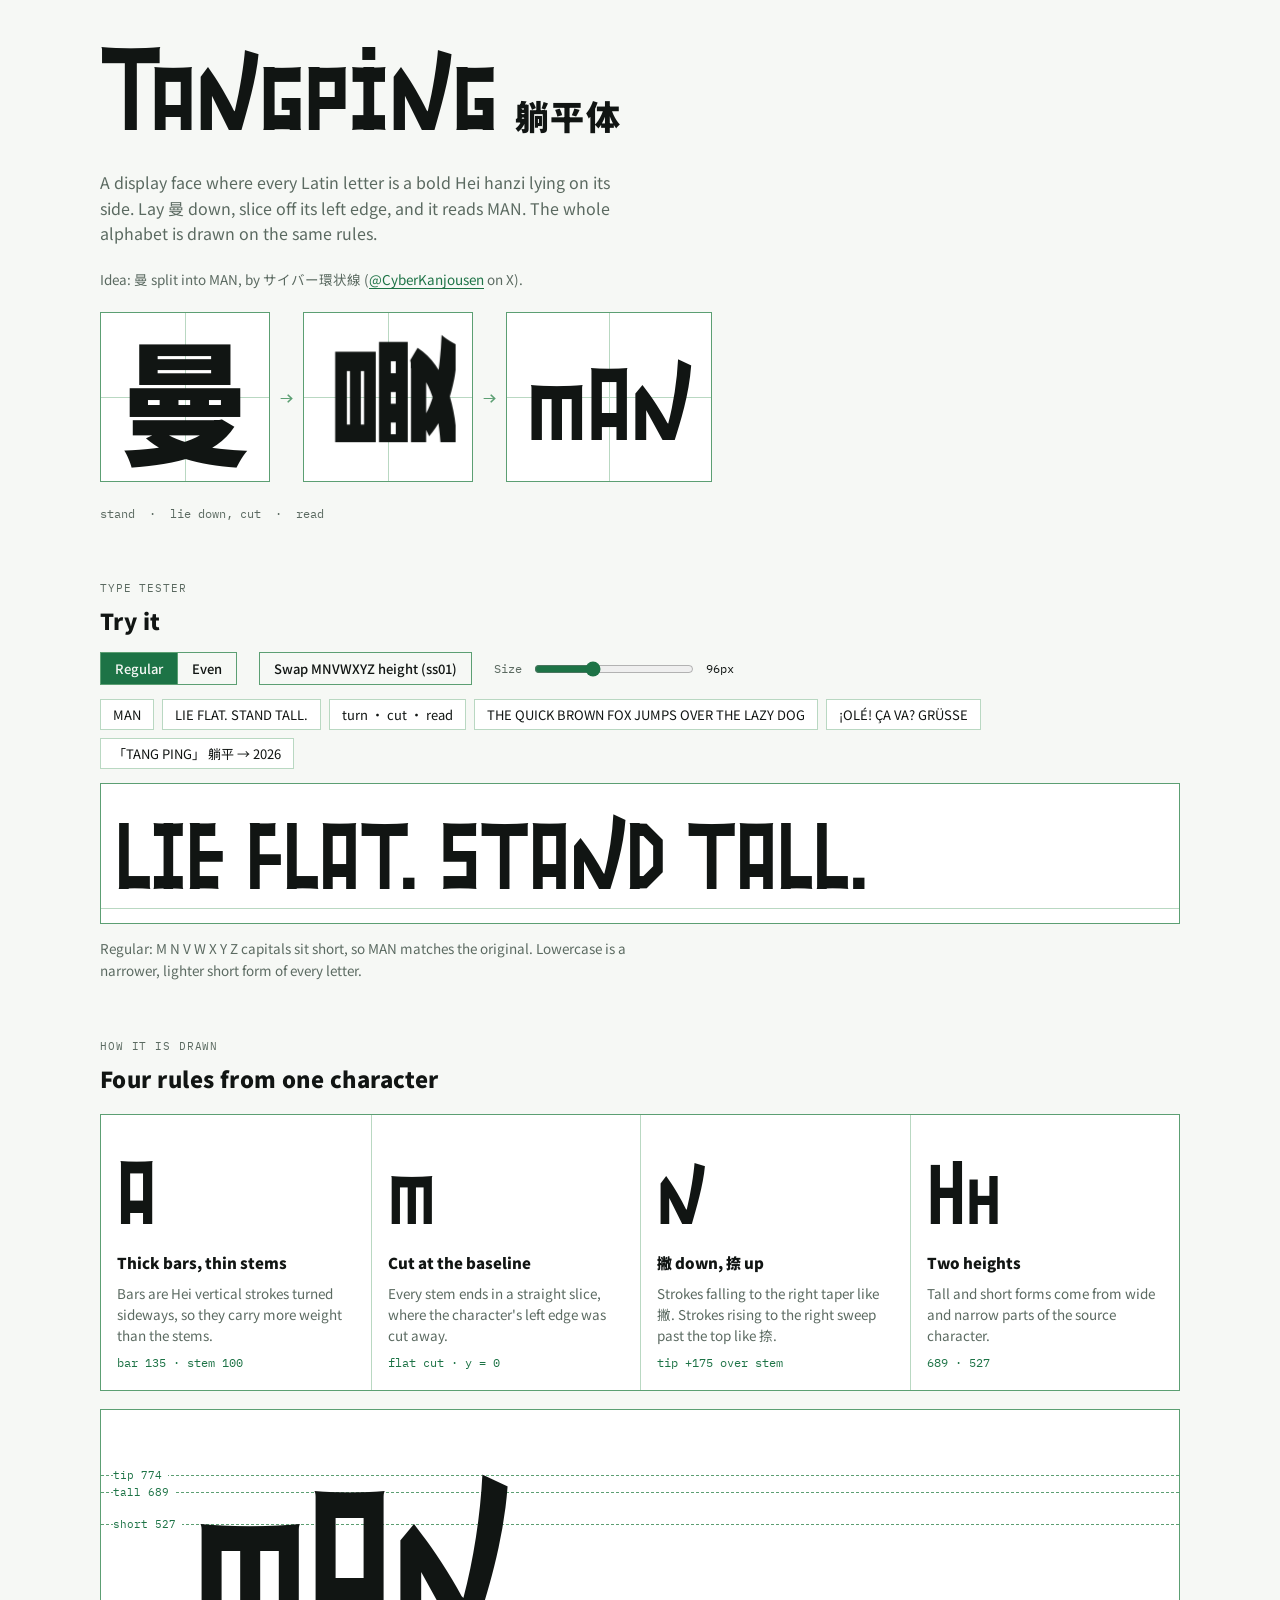
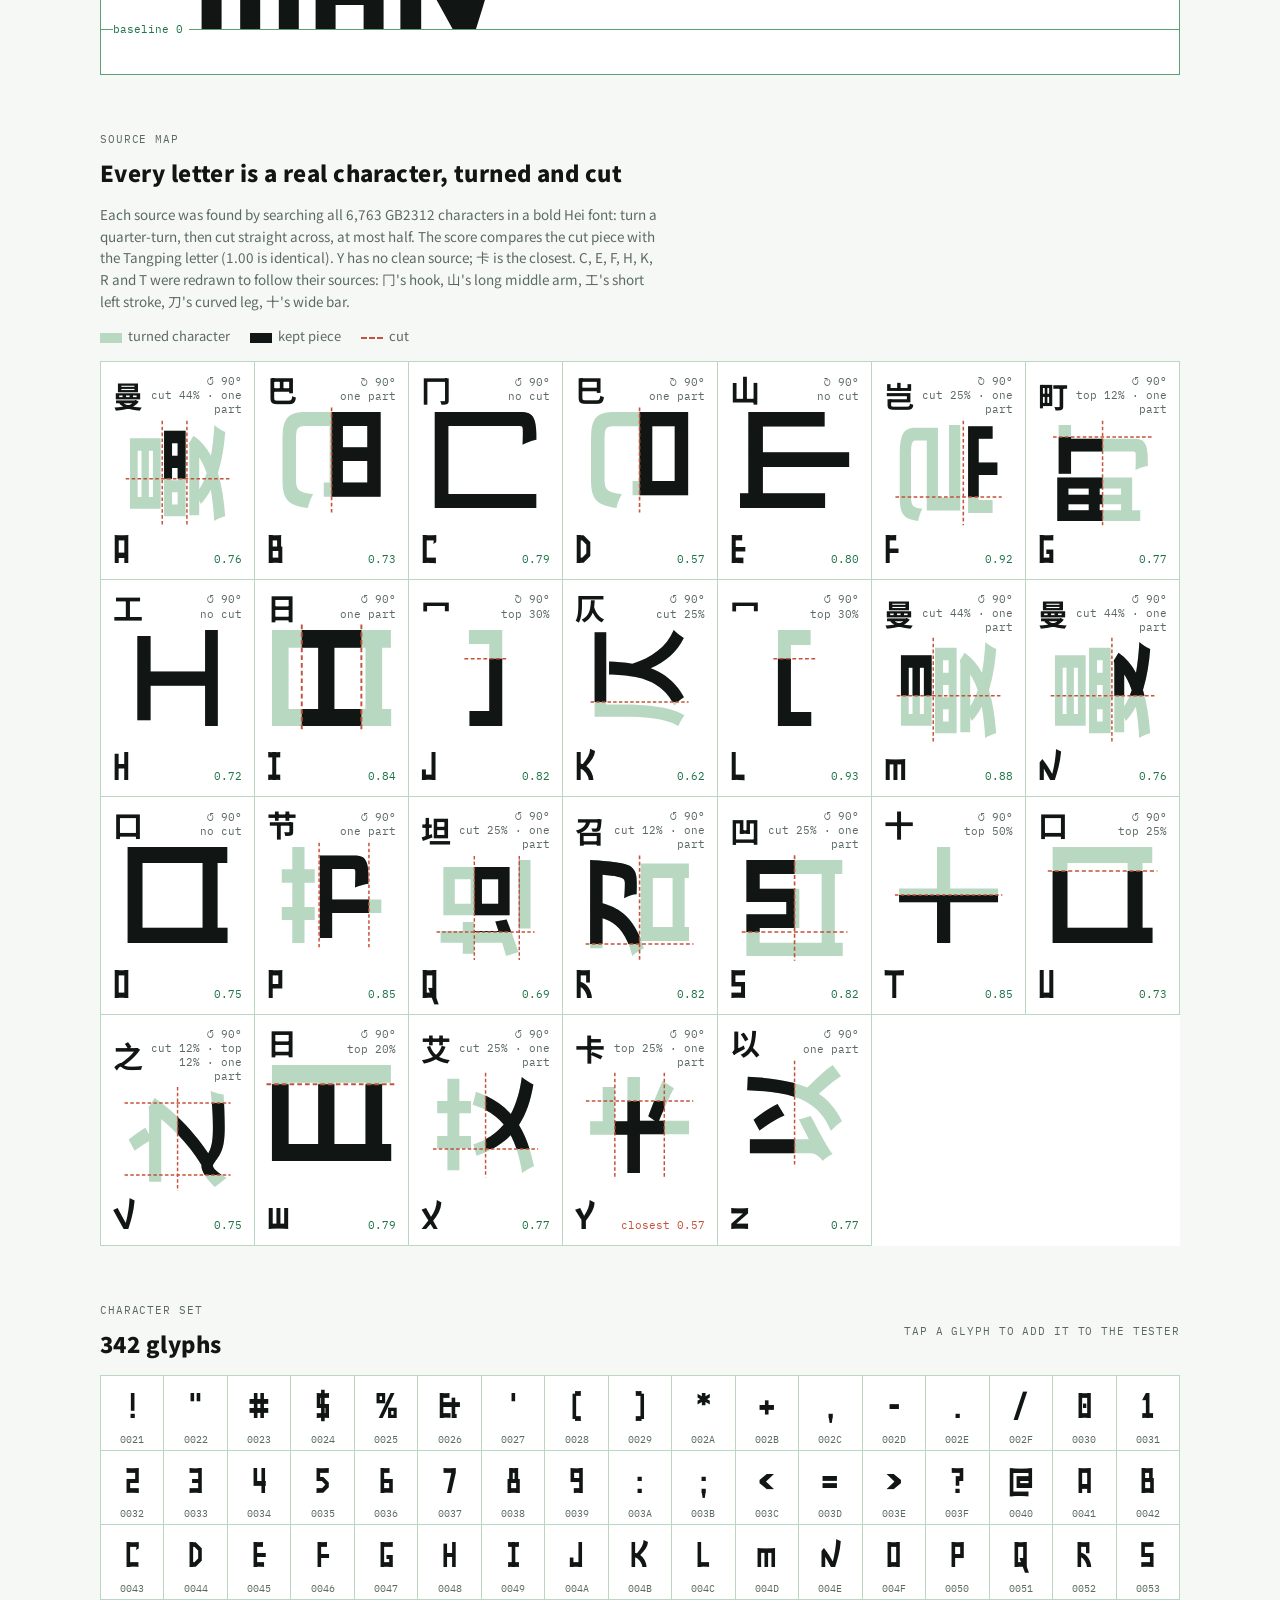
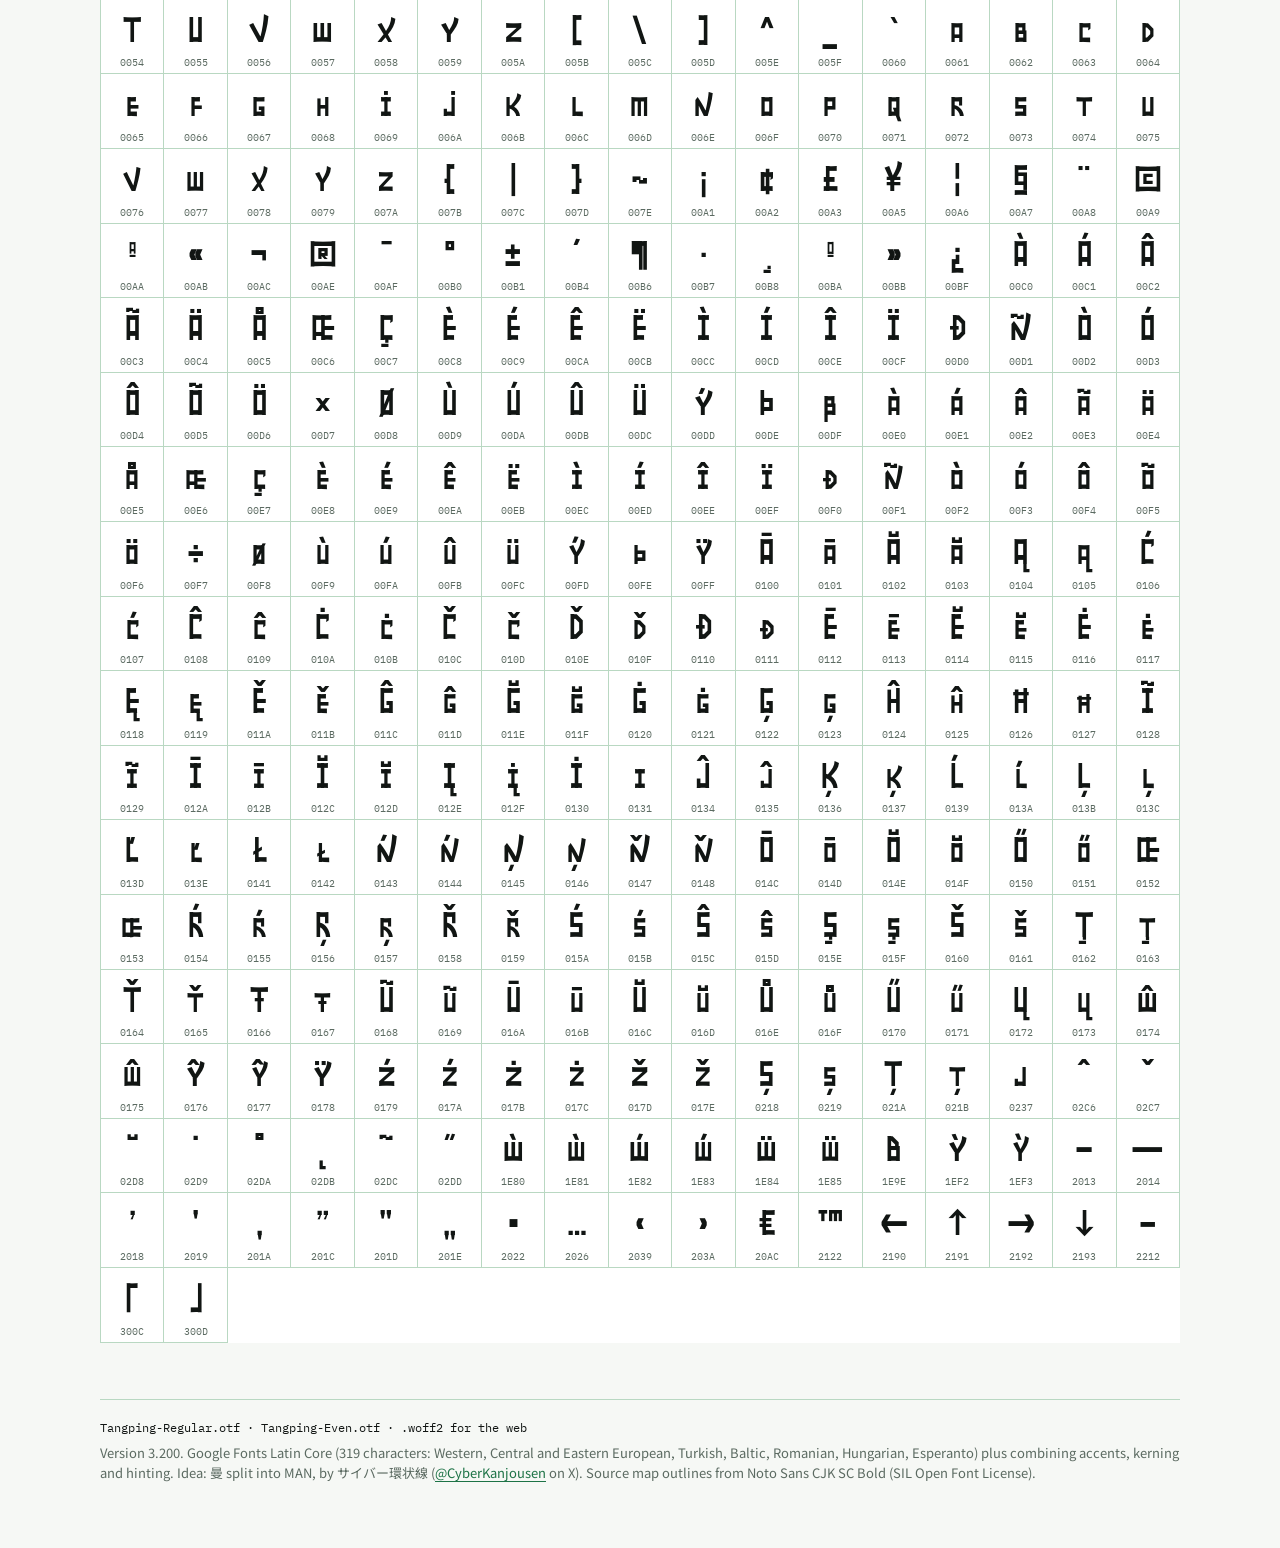
==== commit 3d7679f9: "Tangping 3.200: fixes from the design audit - Legibility: D (cut corners), 8 (narrow top bowl), 5 (c" ====
--- a/docs/index.html
+++ b/docs/index.html
@@ -36,8 +36,8 @@
   --grid-strong: #4f9a6a; --accent: #74cf9b; --panel: #16221b; --cut: #f08a6c; color-scheme: dark;
 }
 
-@font-face { font-family: "Tangping Regular"; src: url([data-uri]) format("woff2"); font-display: block; }
-@font-face { font-family: "Tangping Even"; src: url([data-uri]) format("woff2"); font-display: block; }
+@font-face { font-family: "Tangping Regular"; src: url([data-uri]) format("woff2"); font-display: block; }
+@font-face { font-family: "Tangping Even"; src: url([data-uri]) format("woff2"); font-display: block; }
 
 body { background: var(--paper); color: var(--ink); font-family: var(--body); font-size: 15px; line-height: 1.6; }
 .wrap {
@@ -72,7 +72,7 @@
 .cell .lying { transform: rotate(-90deg); clip-path: inset(0 0 0 17%); animation: liedown 1.1s cubic-bezier(.6,0,.2,1) .5s both; }
 @keyframes liedown { from { transform: rotate(0deg); clip-path: inset(0 0 0 0); } 45% { transform: rotate(0deg); clip-path: inset(0 0 0 17%); } to { transform: rotate(-90deg); clip-path: inset(0 0 0 17%); } }
 .cell.wide { width: auto; padding-inline: calc(var(--s) * .12); }
-.cell .latin { font-family: "Tangping Even"; font-size: calc(var(--s) * .62); line-height: 1; padding-top: calc(var(--s) * .08); }
+.cell .latin { font-family: "Tangping Regular"; font-size: calc(var(--s) * .62); line-height: 1; padding-top: calc(var(--s) * .08); }
 .arrow { font-family: var(--mono); color: var(--grid-strong); font-size: 22px; }
 .demo-cap { display: flex; gap: 14px; flex-wrap: wrap; font-family: var(--mono); font-size: 12px; color: var(--muted); }
 
@@ -125,7 +125,7 @@
 /* metrics figure */
 .metrics { position: relative; border: 1.5px solid var(--grid-strong); background: var(--panel); overflow-x: auto; }
 .metrics-inner { position: relative; padding: 34px 24px 0 92px; min-width: 520px; }
-.metrics .word { font-family: "Tangping Even"; font-size: 200px; line-height: 1.15; white-space: nowrap; position: relative; z-index: 1; }
+.metrics .word { font-family: "Tangping Regular"; font-size: 200px; line-height: 1.15; white-space: nowrap; position: relative; z-index: 1; }
 .guide { position: absolute; left: 0; right: 0; height: 0; border-top: 1px dashed var(--grid-strong); z-index: 0; }
 .guide span { position: absolute; left: 12px; top: -9px; font-family: var(--mono); font-size: 11px; color: var(--accent); background: var(--panel); padding-right: 6px; font-variant-numeric: tabular-nums; }
 .guide.base { border-top-style: solid; }
@@ -192,7 +192,7 @@
       <span class="arrow" aria-hidden="true">→</span>
       <div class="cell"><span class="han lying">曼</span></div>
       <span class="arrow" aria-hidden="true">→</span>
-      <div class="cell wide"><span class="latin">mAn</span></div>
+      <div class="cell wide"><span class="latin">MAN</span></div>
     </div>
     <div class="demo-cap"><span>stand</span><span>·</span><span>lie down, cut</span><span>·</span><span>read</span></div>
   </header>
@@ -207,13 +207,16 @@
         <button type="button" id="style-reg" aria-pressed="true">Regular</button>
         <button type="button" id="style-even" aria-pressed="false">Even</button>
       </div>
+      <div class="seg" role="group" aria-label="Stylistic set">
+        <button type="button" id="ss01" aria-pressed="false">Swap MNVWXYZ height (ss01)</button>
+      </div>
       <label class="size" for="size">Size
         <input type="range" id="size" min="28" max="220" value="96">
         <output id="size-out" for="size">96px</output>
       </label>
     </div>
     <div class="chips" id="chips">
-      <button type="button">mAn</button>
+      <button type="button">MAN</button>
       <button type="button">LIE FLAT. STAND TALL.</button>
       <button type="button">turn · cut · read</button>
       <button type="button">THE QUICK BROWN FOX JUMPS OVER THE LAZY DOG</button>
@@ -223,7 +226,7 @@
     <div class="stage">
       <textarea id="sample" rows="1" spellcheck="false" aria-label="Sample text">LIE FLAT. STAND TALL.</textarea>
     </div>
-    <p class="note" id="style-note">Regular: M N V W X Y Z capitals sit short, as in the original. Lowercase is the short form of every letter.</p>
+    <p class="note" id="style-note">Regular: M N V W X Y Z capitals sit short, so MAN matches the original. Lowercase is a narrower, lighter short form of every letter.</p>
   </section>
 
   <section aria-labelledby="rules-h" style="display:grid;gap:18px">
@@ -257,9 +260,9 @@
         <span class="nums">689 · 527</span>
       </div>
     </div>
-    <div class="metrics" aria-label="Vertical metrics of mAn in font units">
+    <div class="metrics" aria-label="Vertical metrics of MAN in font units">
       <div class="metrics-inner" id="metrics">
-        <div class="word" id="metrics-word">mAn</div>
+        <div class="word" id="metrics-word">MAN</div>
       </div>
     </div>
   </section>
@@ -288,13 +291,13 @@
 
   <footer>
     <span class="files">Tangping-Regular.otf · Tangping-Even.otf · .woff2 for the web</span>
-    <span>Version 3.0. Basic Latin, Western European accents, Œ Š Ž Ÿ, punctuation, currency, arrows and 「」. Idea: 曼 split into MAN, by サイバー環状線 (<a href="https://x.com/CyberKanjousen">@CyberKanjousen</a> on X). Source map outlines from Noto Sans CJK SC Bold (SIL Open Font License).</span>
+    <span>Version 3.200. Google Fonts Latin Core (319 characters: Western, Central and Eastern European, Turkish, Baltic, Romanian, Hungarian, Esperanto) plus combining accents, kerning and hinting. Idea: 曼 split into MAN, by サイバー環状線 (<a href="https://x.com/CyberKanjousen">@CyberKanjousen</a> on X). Source map outlines from Noto Sans CJK SC Bold (SIL Open Font License).</span>
   </footer>
 </div>
 
 <script>
 (function () {
-  const CHARS = "!\"#$%&'()*+,-./0123456789:;<=>?@ABCDEFGHIJKLMNOPQRSTUVWXYZ[\\]^_`abcdefghijklmnopqrstuvwxyz{|}~¡¢£¥¦§©«¬®°±¶·»¿ÀÁÂÃÄÅÆÇÈÉÊËÌÍÎÏÐÑÒÓÔÕÖ×ØÙÚÛÜÝÞßàáâãäåæçèéêëìíîïðñòóôõö÷øùúûüýþÿıŒœŠšŸŽž–—‘’‚“”„•…‹›€™←↑→↓−「」";
+  const CHARS = "!\"#$%&'()*+,-./0123456789:;<=>?@ABCDEFGHIJKLMNOPQRSTUVWXYZ[\\]^_`abcdefghijklmnopqrstuvwxyz{|}~¡¢£¥¦§¨©ª«¬®¯°±´¶·¸º»¿ÀÁÂÃÄÅÆÇÈÉÊËÌÍÎÏÐÑÒÓÔÕÖ×ØÙÚÛÜÝÞßàáâãäåæçèéêëìíîïðñòóôõö÷øùúûüýþÿĀāĂăĄąĆćĈĉĊċČčĎďĐđĒēĔĕĖėĘęĚěĜĝĞğĠġĢģĤĥĦħĨĩĪīĬĭĮįİıĴĵĶķĹĺĻļĽľŁłŃńŅņŇňŌōŎŏŐőŒœŔŕŖŗŘřŚśŜŝŞşŠšŢţŤťŦŧŨũŪūŬŭŮůŰűŲųŴŵŶŷŸŹźŻżŽžȘșȚțȷˆˇ˘˙˚˛˜˝ẀẁẂẃẄẅẞỲỳ–—‘’‚“”„•…‹›€™←↑→↓−「」";
   const sample = document.getElementById('sample');
   const size = document.getElementById('size');
   const sizeOut = document.getElementById('size-out');
@@ -318,8 +321,8 @@
     btnEven.setAttribute('aria-pressed', String(even));
     root.style.setProperty('--display', (even ? '"Tangping Even"' : '"Tangping Regular"') + ', "Noto Sans SC", sans-serif');
     note.textContent = even
-      ? 'Even: every capital is tall. Lowercase is still the short form, so case controls the bounce.'
-      : 'Regular: M N V W X Y Z capitals sit short, as in the original. Lowercase is the short form of every letter.';
+      ? 'Even: every capital is tall. Lowercase is a narrower, lighter short form, so case controls the bounce.'
+      : 'Regular: M N V W X Y Z capitals sit short, so MAN matches the original. Lowercase is a narrower, lighter short form of every letter.';
     requestAnimationFrame(fit);
   }
 
@@ -330,6 +333,13 @@
   sample.addEventListener('input', fit);
   btnReg.addEventListener('click', () => setStyle(false));
   btnEven.addEventListener('click', () => setStyle(true));
+  const ss = document.getElementById('ss01');
+  ss.addEventListener('click', () => {
+    const on = ss.getAttribute('aria-pressed') !== 'true';
+    ss.setAttribute('aria-pressed', String(on));
+    sample.style.fontFeatureSettings = on ? '"ss01" 1' : 'normal';
+    requestAnimationFrame(fit);
+  });
   document.getElementById('chips').addEventListener('click', (e) => {
     const b = e.target.closest('button'); if (!b) return;
     sample.value = b.textContent; fit();
@@ -353,7 +363,7 @@
 
 
   // source map
-  const SOURCES = [{"L": "A", "ch": "曼", "turn": "ccw", "cut": 44, "top": 0, "band": true, "w": 905, "h": 912, "full": "M564.0 858.0H658.0V717.0L674.0 750.0C710.0 711.0 741.0 667.0 768.0 616.0C785.0 709.0 795.0 809.0 800.0 912.0C827.0 894.0 875.0 874.0 905.0 867.0C894.0 721.0 874.0 579.0 836.0 455.0C873.0 339.0 895.0 208.0 905.0 67.0C875.0 52.0 827.0 24.0 802.0 0.0C796.0 103.0 786.0 202.0 770.0 292.0C727.0 214.0 673.0 149.0 604.0 102.0L558.0 178.0L564.0 200.0ZM0.0 796.0H292.0V127.0H0.0ZM324.0 867.0H529.0V55.0H324.0ZM180.0 683.0V245.0H218.0V683.0ZM74.0 683.0V245.0H110.0V683.0ZM658.0 308.0C686.0 350.0 710.0 400.0 729.0 458.0C709.0 517.0 686.0 569.0 658.0 611.0ZM400.0 292.0V174.0H453.0V292.0ZM400.0 525.0V408.0H453.0V525.0ZM400.0 755.0V640.0H453.0V755.0Z", "piece": "M529.0 510.7V55.0H324.0V510.7H400.0V408.0H453.0V510.7H529.0ZM400.0 292.0V174.0H453.0V292.0Z", "cuts": [["h", 510.7], ["v", 306.8], ["v", 541.2]], "score": 0.77}, {"L": "B", "ch": "巴", "turn": "cw", "cut": 0, "top": 0, "band": true, "w": 866, "h": 847, "full": "M866.0 0.0H211.0C41.0 0.0 0.0 57.0 0.0 252.0V604.0C0.0 777.0 56.0 825.0 224.0 847.0C231.0 812.0 252.0 757.0 270.0 726.0C144.0 710.0 119.0 691.0 119.0 592.0V249.0C119.0 138.0 132.0 124.0 211.0 124.0H416.0V623.0H364.0V748.0H866.0ZM533.0 433.0H748.0V623.0H533.0ZM533.0 312.0V124.0H748.0V312.0Z", "piece": "M866.0 0.0H433.0V748.0H866.0ZM533.0 433.0H748.0V623.0H533.0ZM533.0 312.0V124.0H748.0V312.0Z", "cuts": [["v", 433.0]], "score": 0.73}, {"L": "C", "ch": "冂", "turn": "ccw", "cut": 0, "top": 0, "band": false, "w": 880, "h": 831, "full": "M0.0 831.0H879.0V710.0H118.0V122.0H737.0C755.0 122.0 761.0 128.0 762.0 147.0C763.0 165.0 763.0 228.0 760.0 284.0C791.0 266.0 847.0 246.0 880.0 241.0C880.0 153.0 877.0 95.0 857.0 54.0C837.0 13.0 803.0 0.0 740.0 0.0H0.0Z", "piece": "M0.0 831.0H879.0V710.0H118.0V122.0H737.0C755.0 122.0 761.0 128.0 762.0 147.0C763.0 165.0 763.0 228.0 760.0 284.0C791.0 266.0 847.0 246.0 880.0 241.0C880.0 153.0 877.0 95.0 857.0 54.0C837.0 13.0 803.0 0.0 740.0 0.0H0.0Z", "cuts": [], "score": 0.79}, {"L": "D", "ch": "巳", "turn": "cw", "cut": 0, "top": 0, "band": true, "w": 853, "h": 843, "full": "M853.0 0.0H210.0C41.0 0.0 0.0 57.0 0.0 251.0V600.0C0.0 773.0 56.0 820.0 224.0 843.0C230.0 807.0 252.0 753.0 271.0 722.0C144.0 705.0 119.0 688.0 119.0 589.0V249.0C119.0 139.0 130.0 125.0 209.0 125.0H420.0V606.0H365.0V730.0H853.0ZM538.0 606.0V125.0H735.0V606.0Z", "piece": "M853.0 0.0H426.5V730.0H853.0ZM538.0 606.0V125.0H735.0V606.0Z", "cuts": [["v", 426.5]], "score": 0.88}, {"L": "E", "ch": "山", "turn": "cw", "cut": 0, "top": 0, "band": false, "w": 930, "h": 818, "full": "M721.0 0.0H71.0V693.0H0.0V818.0H725.0V693.0H195.0V469.0H930.0V343.0H195.0V124.0H721.0Z", "piece": "M721.0 0.0H71.0V693.0H0.0V818.0H725.0V693.0H195.0V469.0H930.0V343.0H195.0V124.0H721.0Z", "cuts": [], "score": 0.82}, {"L": "F", "ch": "岂", "turn": "cw", "cut": 25, "top": 0, "band": true, "w": 900, "h": 885, "full": "M352.0 25.0H151.0C30.0 25.0 0.0 85.0 0.0 289.0V657.0C0.0 823.0 32.0 865.0 170.0 885.0C175.0 851.0 191.0 801.0 208.0 772.0C119.0 761.0 104.0 746.0 104.0 652.0V286.0C104.0 165.0 112.0 144.0 154.0 144.0H249.0V788.0H558.0V0.0H454.0V669.0H352.0ZM856.0 11.0H630.0V812.0H856.0V691.0H728.0V461.0H900.0V345.0H728.0V126.0H856.0Z", "piece": "M856.0 11.0H630.0V663.8H728.0V461.0H900.0V345.0H728.0V126.0H856.0Z", "cuts": [["h", 663.8], ["v", 585.9]], "score": 0.88}, {"L": "G", "ch": "町", "turn": "ccw", "cut": 0, "top": 12, "band": true, "w": 855, "h": 906, "full": "M0.0 906.0H783.0V805.0H707.0V495.0H0.0ZM13.0 459.0H130.0V249.0H717.0C735.0 249.0 740.0 256.0 740.0 276.0C741.0 295.0 741.0 366.0 738.0 425.0C769.0 408.0 822.0 390.0 855.0 386.0C855.0 293.0 853.0 229.0 834.0 186.0C816.0 144.0 783.0 130.0 719.0 130.0H130.0V0.0H13.0ZM400.0 599.0H602.0V658.0H400.0ZM602.0 805.0H400.0V747.0H602.0ZM297.0 599.0V658.0H105.0V599.0ZM105.0 805.0V747.0H297.0V805.0Z", "piece": "M0.0 906.0H427.5V805.0H400.0V747.0H427.5V658.0H400.0V599.0H427.5V495.0H0.0ZM13.0 459.0H130.0V249.0H427.5V130.0H130.0V113.2H13.0ZM297.0 599.0V658.0H105.0V599.0ZM105.0 805.0V747.0H297.0V805.0Z", "cuts": [["h", 113.2], ["v", 427.5]], "score": 0.78}, {"L": "H", "ch": "工", "turn": "ccw", "cut": 0, "top": 0, "band": false, "w": 766, "h": 914, "full": "M645.0 914.0H766.0V0.0H645.0V394.0H126.0V56.0H0.0V859.0H126.0V531.0H645.0Z", "piece": "M645.0 914.0H766.0V0.0H645.0V394.0H126.0V56.0H0.0V859.0H126.0V531.0H645.0Z", "cuts": [], "score": 0.72}, {"L": "I", "ch": "日", "turn": "ccw", "cut": 0, "top": 0, "band": true, "w": 867, "h": 698, "full": "M0.0 698.0H867.0V575.0H801.0V129.0H865.0V0.0H0.0ZM454.0 575.0V129.0H680.0V575.0ZM336.0 575.0H121.0V129.0H336.0Z", "piece": "M454.0 575.0V129.0H650.2V0.0H216.8V129.0H336.0V575.0H216.8V698.0H650.2V575.0Z", "cuts": [["v", 216.8], ["v", 650.2]], "score": 0.9}, {"L": "J", "ch": "冖", "turn": "cw", "cut": 0, "top": 30, "band": false, "w": 295, "h": 850, "full": "M295.0 0.0H0.0V125.0H180.0V718.0H5.0V850.0H295.0Z", "piece": "M295.0 255.0H180.0V718.0H5.0V850.0H295.0V255.0Z", "cuts": [["h", 255.0]], "score": 0.82}, {"L": "K", "ch": "仄", "turn": "ccw", "cut": 25, "top": 0, "band": false, "w": 889, "h": 949, "full": "M0.0 858.0H307.0C461.0 858.0 680.0 865.0 828.0 949.0C839.0 919.0 870.0 865.0 889.0 842.0C729.0 752.0 476.0 737.0 307.0 737.0H115.0V22.0H0.0ZM143.0 439.0C367.0 449.0 645.0 456.0 789.0 748.0C813.0 717.0 853.0 683.0 883.0 665.0C801.0 511.0 683.0 426.0 554.0 378.0C701.0 312.0 815.0 216.0 882.0 78.0C851.0 61.0 805.0 26.0 782.0 0.0C712.0 169.0 558.0 276.0 373.0 333.0C295.0 321.0 217.0 316.0 143.0 312.0Z", "piece": "M143.0 439.0C357.3 448.6 621.1 455.4 769.6 711.8H822.6C842.5 693.1 864.6 676.0 883.0 665.0C801.0 511.0 683.0 426.0 554.0 378.0C701.0 312.0 815.0 216.0 882.0 78.0C851.0 61.0 805.0 26.0 782.0 0.0C712.0 169.0 558.0 276.0 373.0 333.0C295.0 321.0 217.0 316.0 143.0 312.0ZM0.0 711.8H115.0V22.0H0.0V711.8Z", "cuts": [["h", 711.8]], "score": 0.62}, {"L": "L", "ch": "冖", "turn": "ccw", "cut": 0, "top": 30, "band": false, "w": 295, "h": 850, "full": "M0.0 850.0H295.0V725.0H115.0V132.0H290.0V0.0H0.0Z", "piece": "M0.0 850.0H295.0V725.0H115.0V255.0H0.0Z", "cuts": [["h", 255.0]], "score": 0.93}, {"L": "M", "ch": "曼", "turn": "ccw", "cut": 44, "top": 0, "band": true, "w": 905, "h": 912, "full": "M564.0 858.0H658.0V717.0L674.0 750.0C710.0 711.0 741.0 667.0 768.0 616.0C785.0 709.0 795.0 809.0 800.0 912.0C827.0 894.0 875.0 874.0 905.0 867.0C894.0 721.0 874.0 579.0 836.0 455.0C873.0 339.0 895.0 208.0 905.0 67.0C875.0 52.0 827.0 24.0 802.0 0.0C796.0 103.0 786.0 202.0 770.0 292.0C727.0 214.0 673.0 149.0 604.0 102.0L558.0 178.0L564.0 200.0ZM0.0 796.0H292.0V127.0H0.0ZM324.0 867.0H529.0V55.0H324.0ZM180.0 683.0V245.0H218.0V683.0ZM74.0 683.0V245.0H110.0V683.0ZM658.0 308.0C686.0 350.0 710.0 400.0 729.0 458.0C709.0 517.0 686.0 569.0 658.0 611.0ZM400.0 292.0V174.0H453.0V292.0ZM400.0 525.0V408.0H453.0V525.0ZM400.0 755.0V640.0H453.0V755.0Z", "piece": "M0.0 510.7H74.0V245.0H110.0V510.7H180.0V245.0H218.0V510.7H292.0V127.0H0.0V510.7Z", "cuts": [["h", 510.7], ["v", 306.8]], "score": 0.88}, {"L": "N", "ch": "曼", "turn": "ccw", "cut": 44, "top": 0, "band": true, "w": 905, "h": 912, "full": "M564.0 858.0H658.0V717.0L674.0 750.0C710.0 711.0 741.0 667.0 768.0 616.0C785.0 709.0 795.0 809.0 800.0 912.0C827.0 894.0 875.0 874.0 905.0 867.0C894.0 721.0 874.0 579.0 836.0 455.0C873.0 339.0 895.0 208.0 905.0 67.0C875.0 52.0 827.0 24.0 802.0 0.0C796.0 103.0 786.0 202.0 770.0 292.0C727.0 214.0 673.0 149.0 604.0 102.0L558.0 178.0L564.0 200.0ZM0.0 796.0H292.0V127.0H0.0ZM324.0 867.0H529.0V55.0H324.0ZM180.0 683.0V245.0H218.0V683.0ZM74.0 683.0V245.0H110.0V683.0ZM658.0 308.0C686.0 350.0 710.0 400.0 729.0 458.0C709.0 517.0 686.0 569.0 658.0 611.0ZM400.0 292.0V174.0H453.0V292.0ZM400.0 525.0V408.0H453.0V525.0ZM400.0 755.0V640.0H453.0V755.0Z", "piece": "M658.0 308.0C686.0 350.0 710.0 400.0 729.0 458.0C722.8 476.3 716.3 493.9 709.5 510.7H851.6C846.8 491.8 841.6 473.2 836.0 455.0C873.0 339.0 895.0 208.0 905.0 67.0C875.0 52.0 827.0 24.0 802.0 0.0C796.0 103.0 786.0 202.0 770.0 292.0C727.0 214.0 673.0 149.0 604.0 102.0L558.0 178.0L564.0 200.0V510.7H658.0Z", "cuts": [["h", 510.7], ["v", 541.2]], "score": 0.76}, {"L": "O", "ch": "口", "turn": "ccw", "cut": 0, "top": 0, "band": false, "w": 822, "h": 790, "full": "M0.0 790.0H822.0V665.0H740.0V131.0H820.0V0.0H0.0ZM617.0 665.0H122.0V131.0H617.0Z", "piece": "M0.0 790.0H822.0V665.0H740.0V131.0H820.0V0.0H0.0ZM617.0 665.0H122.0V131.0H617.0Z", "cuts": [], "score": 0.75}, {"L": "P", "ch": "节", "turn": "ccw", "cut": 0, "top": 0, "band": true, "w": 937, "h": 903, "full": "M358.0 857.0H474.0V621.0H937.0V493.0H474.0V206.0H674.0C688.0 206.0 691.0 212.0 692.0 231.0C692.0 250.0 692.0 322.0 689.0 380.0C725.0 364.0 779.0 349.0 816.0 345.0C816.0 252.0 816.0 186.0 797.0 140.0C778.0 92.0 741.0 80.0 677.0 80.0H358.0ZM0.0 336.0H99.0V564.0H0.0V687.0H99.0V903.0H214.0V687.0H310.0V564.0H214.0V336.0H310.0V209.0H214.0V0.0H99.0V209.0H0.0Z", "piece": "M358.0 857.0H474.0V621.0H819.9V493.0H474.0V206.0H674.0C688.0 206.0 691.0 212.0 692.0 231.0C692.0 250.0 692.0 322.0 689.0 380.0C725.0 364.0 779.0 349.0 816.0 345.0C816.0 252.0 816.0 186.0 797.0 140.0C778.0 92.0 741.0 80.0 677.0 80.0H358.0Z", "cuts": [["v", 351.4], ["v", 819.9]], "score": 0.83}, {"L": "Q", "ch": "坦", "turn": "ccw", "cut": 25, "top": 0, "band": true, "w": 888, "h": 948, "full": "M27.0 546.0H681.0V68.0H27.0ZM647.0 948.0 769.0 908.0C736.0 815.0 694.0 697.0 652.0 588.0L540.0 608.0L571.0 702.0H332.0V613.0H219.0V702.0H0.0V816.0H219.0V926.0H332.0V816.0H608.0C623.0 865.0 637.0 911.0 647.0 948.0ZM773.0 677.0H888.0V0.0H773.0ZM408.0 190.0H569.0V431.0H408.0ZM140.0 431.0V190.0H297.0V431.0Z", "piece": "M333.0 68.0V546.0H681.0V68.0H333.0ZM408.0 190.0H569.0V431.0H408.0ZM333.0 711.0H698.2C683.1 669.9 667.5 628.3 652.0 588.0L540.0 608.0L571.0 702.0H333.0ZM773.0 677.0H777.0V0.0H773.0Z", "cuts": [["h", 711.0], ["v", 333.0], ["v", 777.0]], "score": 0.71}, {"L": "R", "ch": "召", "turn": "ccw", "cut": 12, "top": 0, "band": true, "w": 883, "h": 857, "full": "M0.0 788.0H111.0V520.0C216.0 553.0 318.0 625.0 376.0 857.0C402.0 831.0 450.0 800.0 480.0 789.0C473.0 765.0 466.0 743.0 458.0 722.0H883.0V599.0H844.0V161.0H882.0V32.0H452.0V705.0C371.0 497.0 246.0 422.0 111.0 385.0V131.0C229.0 141.0 283.0 153.0 298.0 170.0C308.0 181.0 310.0 192.0 310.0 211.0C310.0 234.0 309.0 287.0 304.0 341.0C335.0 321.0 382.0 306.0 415.0 305.0C418.0 246.0 417.0 188.0 414.0 155.0C410.0 118.0 401.0 91.0 374.0 66.0C340.0 34.0 251.0 18.0 47.0 3.0C33.0 1.0 0.0 0.0 0.0 0.0ZM736.0 599.0H560.0V161.0H736.0Z", "piece": "M0.0 749.9H111.0V520.0C197.7 547.3 282.4 601.1 342.0 749.9H441.5V679.3C360.4 490.7 240.3 420.4 111.0 385.0V131.0C229.0 141.0 283.0 153.0 298.0 170.0C308.0 181.0 310.0 192.0 310.0 211.0C310.0 234.0 309.0 287.0 304.0 341.0C335.0 321.0 382.0 306.0 415.0 305.0C418.0 246.0 417.0 188.0 414.0 155.0C410.0 118.0 401.0 91.0 374.0 66.0C340.0 34.0 251.0 18.0 47.0 3.0C33.0 1.0 0.0 0.0 0.0 0.0V749.9Z", "cuts": [["h", 749.9], ["v", 441.5]], "score": 0.82}, {"L": "S", "ch": "凹", "turn": "ccw", "cut": 25, "top": 0, "band": true, "w": 826, "h": 823, "full": "M0.0 360.0H342.0V466.0H0.0V823.0H826.0V710.0H758.0V120.0H822.0V0.0H0.0ZM454.0 584.0V247.0H114.0V120.0H645.0V710.0H114.0V584.0H454.0Z", "piece": "M0.0 360.0H342.0V466.0H0.0V617.2H114.0V584.0H413.0V247.0H114.0V120.0H413.0V0.0H0.0Z", "cuts": [["h", 617.2], ["v", 413.0]], "score": 0.82}, {"L": "T", "ch": "十", "turn": "ccw", "cut": 0, "top": 50, "band": false, "w": 939, "h": 911, "full": "M0.0 524.0H360.0V911.0H485.0V524.0H939.0V393.0H485.0V0.0H360.0V393.0H0.0Z", "piece": "M0.0 524.0H360.0V911.0H485.0V524.0H939.0V455.5H0.0Z", "cuts": [["h", 455.5]], "score": 0.86}, {"L": "U", "ch": "口", "turn": "ccw", "cut": 0, "top": 25, "band": false, "w": 822, "h": 790, "full": "M0.0 790.0H822.0V665.0H740.0V131.0H820.0V0.0H0.0ZM617.0 665.0H122.0V131.0H617.0Z", "piece": "M0.0 790.0H822.0V665.0H740.0V197.5H617.0V665.0H122.0V197.5H0.0Z", "cuts": [["h", 197.5]], "score": 0.73}, {"L": "V", "ch": "之", "turn": "ccw", "cut": 12, "top": 12, "band": true, "w": 949, "h": 931, "full": "M705.0 723.0C705.0 780.0 759.0 859.0 836.0 931.0L949.0 844.0C885.0 803.0 818.0 758.0 818.0 726.0C818.0 705.0 851.0 671.0 878.0 628.0C919.0 559.0 932.0 480.0 932.0 356.0C932.0 256.0 926.0 105.0 921.0 34.0C889.0 32.0 826.0 12.0 794.0 0.0C808.0 96.0 817.0 249.0 817.0 351.0C817.0 457.0 810.0 541.0 772.0 604.0C639.0 402.0 440.0 194.0 252.0 68.0L192.0 160.0L198.0 183.0V419.0L163.0 357.0C120.0 381.0 50.0 433.0 0.0 471.0L58.0 579.0C100.0 550.0 155.0 512.0 198.0 488.0V880.0H316.0V274.0C452.0 382.0 606.0 553.0 706.0 717.0Z", "piece": "M705.0 723.0C705.0 749.7 716.9 781.2 737.4 814.6H904.3C857.2 782.5 818.0 750.5 818.0 726.0C818.0 705.0 851.0 671.0 878.0 628.0C919.0 559.0 932.0 480.0 932.0 356.0C932.0 286.1 929.1 191.4 925.6 116.4H806.6C813.2 196.3 817.0 284.5 817.0 351.0C817.0 457.0 810.0 541.0 772.0 604.0C691.4 481.5 586.5 356.9 474.5 249.6V420.2C561.0 510.6 643.9 615.2 706.0 717.0Z", "cuts": [["h", 814.6], ["h", 116.4], ["v", 474.5]], "score": 0.74}, {"L": "W", "ch": "日", "turn": "ccw", "cut": 0, "top": 20, "band": false, "w": 867, "h": 698, "full": "M0.0 698.0H867.0V575.0H801.0V129.0H865.0V0.0H0.0ZM454.0 575.0V129.0H680.0V575.0ZM336.0 575.0H121.0V129.0H336.0Z", "piece": "M0.0 698.0H867.0V575.0H801.0V139.6H680.0V575.0H454.0V139.6H336.0V575.0H121.0V139.6H0.0Z", "cuts": [["h", 139.6]], "score": 0.79}, {"L": "X", "ch": "艾", "turn": "ccw", "cut": 25, "top": 0, "band": true, "w": 937, "h": 929, "full": "M350.0 654.0 380.0 763.0C516.0 715.0 626.0 651.0 712.0 563.0C765.0 663.0 800.0 784.0 822.0 929.0C851.0 907.0 907.0 875.0 937.0 863.0C905.0 706.0 859.0 574.0 792.0 464.0C860.0 362.0 905.0 234.0 931.0 73.0C898.0 57.0 846.0 25.0 819.0 0.0C800.0 144.0 765.0 262.0 713.0 358.0C628.0 263.0 519.0 192.0 376.0 143.0L344.0 269.0C473.0 308.0 570.0 371.0 644.0 460.0C568.0 551.0 471.0 613.0 350.0 654.0ZM0.0 351.0H99.0V572.0H0.0V691.0H99.0V902.0H215.0V691.0H328.0V572.0H215.0V351.0H328.0V232.0H215.0V17.0H99.0V232.0H0.0Z", "piece": "M468.5 696.8H531.7C600.7 659.6 660.6 615.6 712.0 563.0C733.7 604.0 752.4 648.5 768.4 696.8H894.7C867.5 610.1 833.9 532.7 792.0 464.0C860.0 362.0 905.0 234.0 931.0 73.0C898.0 57.0 846.0 25.0 819.0 0.0C800.0 144.0 765.0 262.0 713.0 358.0C647.4 284.6 567.4 225.6 468.5 179.9V319.1C538.3 355.5 596.0 402.3 644.0 460.0C594.6 519.1 536.4 566.0 468.5 602.8Z", "cuts": [["h", 696.8], ["v", 468.5]], "score": 0.78}, {"L": "Y", "ch": "卡", "turn": "ccw", "cut": 0, "top": 25, "band": true, "w": 939, "h": 911, "full": "M0.0 548.0H354.0V911.0H473.0V543.0H939.0V415.0H654.0C697.0 313.0 759.0 174.0 796.0 106.0L688.0 38.0C650.0 117.0 589.0 274.0 552.0 373.0L614.0 415.0H473.0V0.0H354.0V421.0H234.0V96.0H119.0V421.0H0.0Z", "piece": "M354.0 227.8V421.0H234.8V548.0H354.0V911.0H473.0V543.0H704.2V415.0H654.0C669.1 379.3 686.4 339.1 704.2 298.9V227.8H607.8C587.3 279.7 567.5 331.4 552.0 373.0L614.0 415.0H473.0V227.8H354.0Z", "cuts": [["h", 227.8], ["v", 234.8], ["v", 704.2]], "score": 0.58}, {"L": "Z", "ch": "以", "turn": "ccw", "cut": 0, "top": 0, "band": true, "w": 901, "h": 912, "full": "M0.0 240.0C424.0 255.0 673.0 326.0 796.0 627.0C821.0 599.0 876.0 551.0 901.0 535.0C845.0 420.0 773.0 336.0 681.0 274.0C754.0 207.0 835.0 140.0 892.0 106.0L813.0 0.0C745.0 45.0 650.0 136.0 571.0 214.0C425.0 151.0 240.0 123.0 6.0 111.0ZM814.0 846.0C786.0 817.0 756.0 771.0 604.0 485.0C577.0 495.0 525.0 510.0 490.0 516.0L586.0 706.0H26.0V838.0H603.0C657.0 838.0 699.0 884.0 718.0 912.0C738.0 891.0 786.0 857.0 814.0 846.0ZM117.0 623.0C189.0 567.0 291.0 505.0 355.0 480.0L289.0 370.0C225.0 400.0 131.0 462.0 61.0 520.0Z", "piece": "M0.0 240.0C180.7 246.4 329.6 263.0 450.5 303.1V172.0C326.6 137.7 179.8 119.9 6.0 111.0ZM450.5 838.0V706.0H26.0V838.0H450.5ZM117.0 623.0C189.0 567.0 291.0 505.0 355.0 480.0L289.0 370.0C225.0 400.0 131.0 462.0 61.0 520.0Z", "cuts": [["v", 450.5]], "score": 0.77}];
+  const SOURCES = [{"L": "A", "ch": "曼", "turn": "ccw", "cut": 44, "top": 0, "band": true, "w": 905, "h": 912, "full": "M564.0 858.0H658.0V717.0L674.0 750.0C710.0 711.0 741.0 667.0 768.0 616.0C785.0 709.0 795.0 809.0 800.0 912.0C827.0 894.0 875.0 874.0 905.0 867.0C894.0 721.0 874.0 579.0 836.0 455.0C873.0 339.0 895.0 208.0 905.0 67.0C875.0 52.0 827.0 24.0 802.0 0.0C796.0 103.0 786.0 202.0 770.0 292.0C727.0 214.0 673.0 149.0 604.0 102.0L558.0 178.0L564.0 200.0ZM0.0 796.0H292.0V127.0H0.0ZM324.0 867.0H529.0V55.0H324.0ZM180.0 683.0V245.0H218.0V683.0ZM74.0 683.0V245.0H110.0V683.0ZM658.0 308.0C686.0 350.0 710.0 400.0 729.0 458.0C709.0 517.0 686.0 569.0 658.0 611.0ZM400.0 292.0V174.0H453.0V292.0ZM400.0 525.0V408.0H453.0V525.0ZM400.0 755.0V640.0H453.0V755.0Z", "piece": "M529.0 510.7V55.0H324.0V510.7H400.0V408.0H453.0V510.7H529.0ZM400.0 292.0V174.0H453.0V292.0Z", "cuts": [["h", 510.7], ["v", 306.8], ["v", 541.2]], "score": 0.76}, {"L": "B", "ch": "巴", "turn": "cw", "cut": 0, "top": 0, "band": true, "w": 866, "h": 847, "full": "M866.0 0.0H211.0C41.0 0.0 0.0 57.0 0.0 252.0V604.0C0.0 777.0 56.0 825.0 224.0 847.0C231.0 812.0 252.0 757.0 270.0 726.0C144.0 710.0 119.0 691.0 119.0 592.0V249.0C119.0 138.0 132.0 124.0 211.0 124.0H416.0V623.0H364.0V748.0H866.0ZM533.0 433.0H748.0V623.0H533.0ZM533.0 312.0V124.0H748.0V312.0Z", "piece": "M866.0 0.0H433.0V748.0H866.0ZM533.0 433.0H748.0V623.0H533.0ZM533.0 312.0V124.0H748.0V312.0Z", "cuts": [["v", 433.0]], "score": 0.73}, {"L": "C", "ch": "冂", "turn": "ccw", "cut": 0, "top": 0, "band": false, "w": 880, "h": 831, "full": "M0.0 831.0H879.0V710.0H118.0V122.0H737.0C755.0 122.0 761.0 128.0 762.0 147.0C763.0 165.0 763.0 228.0 760.0 284.0C791.0 266.0 847.0 246.0 880.0 241.0C880.0 153.0 877.0 95.0 857.0 54.0C837.0 13.0 803.0 0.0 740.0 0.0H0.0Z", "piece": "M0.0 831.0H879.0V710.0H118.0V122.0H737.0C755.0 122.0 761.0 128.0 762.0 147.0C763.0 165.0 763.0 228.0 760.0 284.0C791.0 266.0 847.0 246.0 880.0 241.0C880.0 153.0 877.0 95.0 857.0 54.0C837.0 13.0 803.0 0.0 740.0 0.0H0.0Z", "cuts": [], "score": 0.79}, {"L": "D", "ch": "巳", "turn": "cw", "cut": 0, "top": 0, "band": true, "w": 853, "h": 843, "full": "M853.0 0.0H210.0C41.0 0.0 0.0 57.0 0.0 251.0V600.0C0.0 773.0 56.0 820.0 224.0 843.0C230.0 807.0 252.0 753.0 271.0 722.0C144.0 705.0 119.0 688.0 119.0 589.0V249.0C119.0 139.0 130.0 125.0 209.0 125.0H420.0V606.0H365.0V730.0H853.0ZM538.0 606.0V125.0H735.0V606.0Z", "piece": "M853.0 0.0H426.5V730.0H853.0ZM538.0 606.0V125.0H735.0V606.0Z", "cuts": [["v", 426.5]], "score": 0.57}, {"L": "E", "ch": "山", "turn": "cw", "cut": 0, "top": 0, "band": false, "w": 930, "h": 818, "full": "M721.0 0.0H71.0V693.0H0.0V818.0H725.0V693.0H195.0V469.0H930.0V343.0H195.0V124.0H721.0Z", "piece": "M721.0 0.0H71.0V693.0H0.0V818.0H725.0V693.0H195.0V469.0H930.0V343.0H195.0V124.0H721.0Z", "cuts": [], "score": 0.8}, {"L": "F", "ch": "岂", "turn": "cw", "cut": 25, "top": 0, "band": true, "w": 900, "h": 885, "full": "M352.0 25.0H151.0C30.0 25.0 0.0 85.0 0.0 289.0V657.0C0.0 823.0 32.0 865.0 170.0 885.0C175.0 851.0 191.0 801.0 208.0 772.0C119.0 761.0 104.0 746.0 104.0 652.0V286.0C104.0 165.0 112.0 144.0 154.0 144.0H249.0V788.0H558.0V0.0H454.0V669.0H352.0ZM856.0 11.0H630.0V812.0H856.0V691.0H728.0V461.0H900.0V345.0H728.0V126.0H856.0Z", "piece": "M856.0 11.0H630.0V663.8H728.0V461.0H900.0V345.0H728.0V126.0H856.0Z", "cuts": [["h", 663.8], ["v", 585.9]], "score": 0.92}, {"L": "G", "ch": "町", "turn": "ccw", "cut": 0, "top": 12, "band": true, "w": 855, "h": 906, "full": "M0.0 906.0H783.0V805.0H707.0V495.0H0.0ZM13.0 459.0H130.0V249.0H717.0C735.0 249.0 740.0 256.0 740.0 276.0C741.0 295.0 741.0 366.0 738.0 425.0C769.0 408.0 822.0 390.0 855.0 386.0C855.0 293.0 853.0 229.0 834.0 186.0C816.0 144.0 783.0 130.0 719.0 130.0H130.0V0.0H13.0ZM400.0 599.0H602.0V658.0H400.0ZM602.0 805.0H400.0V747.0H602.0ZM297.0 599.0V658.0H105.0V599.0ZM105.0 805.0V747.0H297.0V805.0Z", "piece": "M0.0 906.0H427.5V805.0H400.0V747.0H427.5V658.0H400.0V599.0H427.5V495.0H0.0ZM13.0 459.0H130.0V249.0H427.5V130.0H130.0V113.2H13.0ZM297.0 599.0V658.0H105.0V599.0ZM105.0 805.0V747.0H297.0V805.0Z", "cuts": [["h", 113.2], ["v", 427.5]], "score": 0.77}, {"L": "H", "ch": "工", "turn": "ccw", "cut": 0, "top": 0, "band": false, "w": 766, "h": 914, "full": "M645.0 914.0H766.0V0.0H645.0V394.0H126.0V56.0H0.0V859.0H126.0V531.0H645.0Z", "piece": "M645.0 914.0H766.0V0.0H645.0V394.0H126.0V56.0H0.0V859.0H126.0V531.0H645.0Z", "cuts": [], "score": 0.72}, {"L": "I", "ch": "日", "turn": "ccw", "cut": 0, "top": 0, "band": true, "w": 867, "h": 698, "full": "M0.0 698.0H867.0V575.0H801.0V129.0H865.0V0.0H0.0ZM454.0 575.0V129.0H680.0V575.0ZM336.0 575.0H121.0V129.0H336.0Z", "piece": "M454.0 575.0V129.0H650.2V0.0H216.8V129.0H336.0V575.0H216.8V698.0H650.2V575.0Z", "cuts": [["v", 216.8], ["v", 650.2]], "score": 0.84}, {"L": "J", "ch": "冖", "turn": "cw", "cut": 0, "top": 30, "band": false, "w": 295, "h": 850, "full": "M295.0 0.0H0.0V125.0H180.0V718.0H5.0V850.0H295.0Z", "piece": "M295.0 255.0H180.0V718.0H5.0V850.0H295.0V255.0Z", "cuts": [["h", 255.0]], "score": 0.82}, {"L": "K", "ch": "仄", "turn": "ccw", "cut": 25, "top": 0, "band": false, "w": 889, "h": 949, "full": "M0.0 858.0H307.0C461.0 858.0 680.0 865.0 828.0 949.0C839.0 919.0 870.0 865.0 889.0 842.0C729.0 752.0 476.0 737.0 307.0 737.0H115.0V22.0H0.0ZM143.0 439.0C367.0 449.0 645.0 456.0 789.0 748.0C813.0 717.0 853.0 683.0 883.0 665.0C801.0 511.0 683.0 426.0 554.0 378.0C701.0 312.0 815.0 216.0 882.0 78.0C851.0 61.0 805.0 26.0 782.0 0.0C712.0 169.0 558.0 276.0 373.0 333.0C295.0 321.0 217.0 316.0 143.0 312.0Z", "piece": "M143.0 439.0C357.3 448.6 621.1 455.4 769.6 711.8H822.6C842.5 693.1 864.6 676.0 883.0 665.0C801.0 511.0 683.0 426.0 554.0 378.0C701.0 312.0 815.0 216.0 882.0 78.0C851.0 61.0 805.0 26.0 782.0 0.0C712.0 169.0 558.0 276.0 373.0 333.0C295.0 321.0 217.0 316.0 143.0 312.0ZM0.0 711.8H115.0V22.0H0.0V711.8Z", "cuts": [["h", 711.8]], "score": 0.62}, {"L": "L", "ch": "冖", "turn": "ccw", "cut": 0, "top": 30, "band": false, "w": 295, "h": 850, "full": "M0.0 850.0H295.0V725.0H115.0V132.0H290.0V0.0H0.0Z", "piece": "M0.0 850.0H295.0V725.0H115.0V255.0H0.0Z", "cuts": [["h", 255.0]], "score": 0.93}, {"L": "M", "ch": "曼", "turn": "ccw", "cut": 44, "top": 0, "band": true, "w": 905, "h": 912, "full": "M564.0 858.0H658.0V717.0L674.0 750.0C710.0 711.0 741.0 667.0 768.0 616.0C785.0 709.0 795.0 809.0 800.0 912.0C827.0 894.0 875.0 874.0 905.0 867.0C894.0 721.0 874.0 579.0 836.0 455.0C873.0 339.0 895.0 208.0 905.0 67.0C875.0 52.0 827.0 24.0 802.0 0.0C796.0 103.0 786.0 202.0 770.0 292.0C727.0 214.0 673.0 149.0 604.0 102.0L558.0 178.0L564.0 200.0ZM0.0 796.0H292.0V127.0H0.0ZM324.0 867.0H529.0V55.0H324.0ZM180.0 683.0V245.0H218.0V683.0ZM74.0 683.0V245.0H110.0V683.0ZM658.0 308.0C686.0 350.0 710.0 400.0 729.0 458.0C709.0 517.0 686.0 569.0 658.0 611.0ZM400.0 292.0V174.0H453.0V292.0ZM400.0 525.0V408.0H453.0V525.0ZM400.0 755.0V640.0H453.0V755.0Z", "piece": "M0.0 510.7H74.0V245.0H110.0V510.7H180.0V245.0H218.0V510.7H292.0V127.0H0.0V510.7Z", "cuts": [["h", 510.7], ["v", 306.8]], "score": 0.88}, {"L": "N", "ch": "曼", "turn": "ccw", "cut": 44, "top": 0, "band": true, "w": 905, "h": 912, "full": "M564.0 858.0H658.0V717.0L674.0 750.0C710.0 711.0 741.0 667.0 768.0 616.0C785.0 709.0 795.0 809.0 800.0 912.0C827.0 894.0 875.0 874.0 905.0 867.0C894.0 721.0 874.0 579.0 836.0 455.0C873.0 339.0 895.0 208.0 905.0 67.0C875.0 52.0 827.0 24.0 802.0 0.0C796.0 103.0 786.0 202.0 770.0 292.0C727.0 214.0 673.0 149.0 604.0 102.0L558.0 178.0L564.0 200.0ZM0.0 796.0H292.0V127.0H0.0ZM324.0 867.0H529.0V55.0H324.0ZM180.0 683.0V245.0H218.0V683.0ZM74.0 683.0V245.0H110.0V683.0ZM658.0 308.0C686.0 350.0 710.0 400.0 729.0 458.0C709.0 517.0 686.0 569.0 658.0 611.0ZM400.0 292.0V174.0H453.0V292.0ZM400.0 525.0V408.0H453.0V525.0ZM400.0 755.0V640.0H453.0V755.0Z", "piece": "M658.0 308.0C686.0 350.0 710.0 400.0 729.0 458.0C722.8 476.3 716.3 493.9 709.5 510.7H851.6C846.8 491.8 841.6 473.2 836.0 455.0C873.0 339.0 895.0 208.0 905.0 67.0C875.0 52.0 827.0 24.0 802.0 0.0C796.0 103.0 786.0 202.0 770.0 292.0C727.0 214.0 673.0 149.0 604.0 102.0L558.0 178.0L564.0 200.0V510.7H658.0Z", "cuts": [["h", 510.7], ["v", 541.2]], "score": 0.76}, {"L": "O", "ch": "口", "turn": "ccw", "cut": 0, "top": 0, "band": false, "w": 822, "h": 790, "full": "M0.0 790.0H822.0V665.0H740.0V131.0H820.0V0.0H0.0ZM617.0 665.0H122.0V131.0H617.0Z", "piece": "M0.0 790.0H822.0V665.0H740.0V131.0H820.0V0.0H0.0ZM617.0 665.0H122.0V131.0H617.0Z", "cuts": [], "score": 0.75}, {"L": "P", "ch": "节", "turn": "ccw", "cut": 0, "top": 0, "band": true, "w": 937, "h": 903, "full": "M358.0 857.0H474.0V621.0H937.0V493.0H474.0V206.0H674.0C688.0 206.0 691.0 212.0 692.0 231.0C692.0 250.0 692.0 322.0 689.0 380.0C725.0 364.0 779.0 349.0 816.0 345.0C816.0 252.0 816.0 186.0 797.0 140.0C778.0 92.0 741.0 80.0 677.0 80.0H358.0ZM0.0 336.0H99.0V564.0H0.0V687.0H99.0V903.0H214.0V687.0H310.0V564.0H214.0V336.0H310.0V209.0H214.0V0.0H99.0V209.0H0.0Z", "piece": "M358.0 857.0H474.0V621.0H819.9V493.0H474.0V206.0H674.0C688.0 206.0 691.0 212.0 692.0 231.0C692.0 250.0 692.0 322.0 689.0 380.0C725.0 364.0 779.0 349.0 816.0 345.0C816.0 252.0 816.0 186.0 797.0 140.0C778.0 92.0 741.0 80.0 677.0 80.0H358.0Z", "cuts": [["v", 351.4], ["v", 819.9]], "score": 0.85}, {"L": "Q", "ch": "坦", "turn": "ccw", "cut": 25, "top": 0, "band": true, "w": 888, "h": 948, "full": "M27.0 546.0H681.0V68.0H27.0ZM647.0 948.0 769.0 908.0C736.0 815.0 694.0 697.0 652.0 588.0L540.0 608.0L571.0 702.0H332.0V613.0H219.0V702.0H0.0V816.0H219.0V926.0H332.0V816.0H608.0C623.0 865.0 637.0 911.0 647.0 948.0ZM773.0 677.0H888.0V0.0H773.0ZM408.0 190.0H569.0V431.0H408.0ZM140.0 431.0V190.0H297.0V431.0Z", "piece": "M333.0 68.0V546.0H681.0V68.0H333.0ZM408.0 190.0H569.0V431.0H408.0ZM333.0 711.0H698.2C683.1 669.9 667.5 628.3 652.0 588.0L540.0 608.0L571.0 702.0H333.0ZM773.0 677.0H777.0V0.0H773.0Z", "cuts": [["h", 711.0], ["v", 333.0], ["v", 777.0]], "score": 0.69}, {"L": "R", "ch": "召", "turn": "ccw", "cut": 12, "top": 0, "band": true, "w": 883, "h": 857, "full": "M0.0 788.0H111.0V520.0C216.0 553.0 318.0 625.0 376.0 857.0C402.0 831.0 450.0 800.0 480.0 789.0C473.0 765.0 466.0 743.0 458.0 722.0H883.0V599.0H844.0V161.0H882.0V32.0H452.0V705.0C371.0 497.0 246.0 422.0 111.0 385.0V131.0C229.0 141.0 283.0 153.0 298.0 170.0C308.0 181.0 310.0 192.0 310.0 211.0C310.0 234.0 309.0 287.0 304.0 341.0C335.0 321.0 382.0 306.0 415.0 305.0C418.0 246.0 417.0 188.0 414.0 155.0C410.0 118.0 401.0 91.0 374.0 66.0C340.0 34.0 251.0 18.0 47.0 3.0C33.0 1.0 0.0 0.0 0.0 0.0ZM736.0 599.0H560.0V161.0H736.0Z", "piece": "M0.0 749.9H111.0V520.0C197.7 547.3 282.4 601.1 342.0 749.9H441.5V679.3C360.4 490.7 240.3 420.4 111.0 385.0V131.0C229.0 141.0 283.0 153.0 298.0 170.0C308.0 181.0 310.0 192.0 310.0 211.0C310.0 234.0 309.0 287.0 304.0 341.0C335.0 321.0 382.0 306.0 415.0 305.0C418.0 246.0 417.0 188.0 414.0 155.0C410.0 118.0 401.0 91.0 374.0 66.0C340.0 34.0 251.0 18.0 47.0 3.0C33.0 1.0 0.0 0.0 0.0 0.0V749.9Z", "cuts": [["h", 749.9], ["v", 441.5]], "score": 0.82}, {"L": "S", "ch": "凹", "turn": "ccw", "cut": 25, "top": 0, "band": true, "w": 826, "h": 823, "full": "M0.0 360.0H342.0V466.0H0.0V823.0H826.0V710.0H758.0V120.0H822.0V0.0H0.0ZM454.0 584.0V247.0H114.0V120.0H645.0V710.0H114.0V584.0H454.0Z", "piece": "M0.0 360.0H342.0V466.0H0.0V617.2H114.0V584.0H413.0V247.0H114.0V120.0H413.0V0.0H0.0Z", "cuts": [["h", 617.2], ["v", 413.0]], "score": 0.82}, {"L": "T", "ch": "十", "turn": "ccw", "cut": 0, "top": 50, "band": false, "w": 939, "h": 911, "full": "M0.0 524.0H360.0V911.0H485.0V524.0H939.0V393.0H485.0V0.0H360.0V393.0H0.0Z", "piece": "M0.0 524.0H360.0V911.0H485.0V524.0H939.0V455.5H0.0Z", "cuts": [["h", 455.5]], "score": 0.85}, {"L": "U", "ch": "口", "turn": "ccw", "cut": 0, "top": 25, "band": false, "w": 822, "h": 790, "full": "M0.0 790.0H822.0V665.0H740.0V131.0H820.0V0.0H0.0ZM617.0 665.0H122.0V131.0H617.0Z", "piece": "M0.0 790.0H822.0V665.0H740.0V197.5H617.0V665.0H122.0V197.5H0.0Z", "cuts": [["h", 197.5]], "score": 0.73}, {"L": "V", "ch": "之", "turn": "ccw", "cut": 12, "top": 12, "band": true, "w": 949, "h": 931, "full": "M705.0 723.0C705.0 780.0 759.0 859.0 836.0 931.0L949.0 844.0C885.0 803.0 818.0 758.0 818.0 726.0C818.0 705.0 851.0 671.0 878.0 628.0C919.0 559.0 932.0 480.0 932.0 356.0C932.0 256.0 926.0 105.0 921.0 34.0C889.0 32.0 826.0 12.0 794.0 0.0C808.0 96.0 817.0 249.0 817.0 351.0C817.0 457.0 810.0 541.0 772.0 604.0C639.0 402.0 440.0 194.0 252.0 68.0L192.0 160.0L198.0 183.0V419.0L163.0 357.0C120.0 381.0 50.0 433.0 0.0 471.0L58.0 579.0C100.0 550.0 155.0 512.0 198.0 488.0V880.0H316.0V274.0C452.0 382.0 606.0 553.0 706.0 717.0Z", "piece": "M705.0 723.0C705.0 749.7 716.9 781.2 737.4 814.6H904.3C857.2 782.5 818.0 750.5 818.0 726.0C818.0 705.0 851.0 671.0 878.0 628.0C919.0 559.0 932.0 480.0 932.0 356.0C932.0 286.1 929.1 191.4 925.6 116.4H806.6C813.2 196.3 817.0 284.5 817.0 351.0C817.0 457.0 810.0 541.0 772.0 604.0C691.4 481.5 586.5 356.9 474.5 249.6V420.2C561.0 510.6 643.9 615.2 706.0 717.0Z", "cuts": [["h", 814.6], ["h", 116.4], ["v", 474.5]], "score": 0.75}, {"L": "W", "ch": "日", "turn": "ccw", "cut": 0, "top": 20, "band": false, "w": 867, "h": 698, "full": "M0.0 698.0H867.0V575.0H801.0V129.0H865.0V0.0H0.0ZM454.0 575.0V129.0H680.0V575.0ZM336.0 575.0H121.0V129.0H336.0Z", "piece": "M0.0 698.0H867.0V575.0H801.0V139.6H680.0V575.0H454.0V139.6H336.0V575.0H121.0V139.6H0.0Z", "cuts": [["h", 139.6]], "score": 0.79}, {"L": "X", "ch": "艾", "turn": "ccw", "cut": 25, "top": 0, "band": true, "w": 937, "h": 929, "full": "M350.0 654.0 380.0 763.0C516.0 715.0 626.0 651.0 712.0 563.0C765.0 663.0 800.0 784.0 822.0 929.0C851.0 907.0 907.0 875.0 937.0 863.0C905.0 706.0 859.0 574.0 792.0 464.0C860.0 362.0 905.0 234.0 931.0 73.0C898.0 57.0 846.0 25.0 819.0 0.0C800.0 144.0 765.0 262.0 713.0 358.0C628.0 263.0 519.0 192.0 376.0 143.0L344.0 269.0C473.0 308.0 570.0 371.0 644.0 460.0C568.0 551.0 471.0 613.0 350.0 654.0ZM0.0 351.0H99.0V572.0H0.0V691.0H99.0V902.0H215.0V691.0H328.0V572.0H215.0V351.0H328.0V232.0H215.0V17.0H99.0V232.0H0.0Z", "piece": "M468.5 696.8H531.7C600.7 659.6 660.6 615.6 712.0 563.0C733.7 604.0 752.4 648.5 768.4 696.8H894.7C867.5 610.1 833.9 532.7 792.0 464.0C860.0 362.0 905.0 234.0 931.0 73.0C898.0 57.0 846.0 25.0 819.0 0.0C800.0 144.0 765.0 262.0 713.0 358.0C647.4 284.6 567.4 225.6 468.5 179.9V319.1C538.3 355.5 596.0 402.3 644.0 460.0C594.6 519.1 536.4 566.0 468.5 602.8Z", "cuts": [["h", 696.8], ["v", 468.5]], "score": 0.77}, {"L": "Y", "ch": "卡", "turn": "ccw", "cut": 0, "top": 25, "band": true, "w": 939, "h": 911, "full": "M0.0 548.0H354.0V911.0H473.0V543.0H939.0V415.0H654.0C697.0 313.0 759.0 174.0 796.0 106.0L688.0 38.0C650.0 117.0 589.0 274.0 552.0 373.0L614.0 415.0H473.0V0.0H354.0V421.0H234.0V96.0H119.0V421.0H0.0Z", "piece": "M354.0 227.8V421.0H234.8V548.0H354.0V911.0H473.0V543.0H704.2V415.0H654.0C669.1 379.3 686.4 339.1 704.2 298.9V227.8H607.8C587.3 279.7 567.5 331.4 552.0 373.0L614.0 415.0H473.0V227.8H354.0Z", "cuts": [["h", 227.8], ["v", 234.8], ["v", 704.2]], "score": 0.57}, {"L": "Z", "ch": "以", "turn": "ccw", "cut": 0, "top": 0, "band": true, "w": 901, "h": 912, "full": "M0.0 240.0C424.0 255.0 673.0 326.0 796.0 627.0C821.0 599.0 876.0 551.0 901.0 535.0C845.0 420.0 773.0 336.0 681.0 274.0C754.0 207.0 835.0 140.0 892.0 106.0L813.0 0.0C745.0 45.0 650.0 136.0 571.0 214.0C425.0 151.0 240.0 123.0 6.0 111.0ZM814.0 846.0C786.0 817.0 756.0 771.0 604.0 485.0C577.0 495.0 525.0 510.0 490.0 516.0L586.0 706.0H26.0V838.0H603.0C657.0 838.0 699.0 884.0 718.0 912.0C738.0 891.0 786.0 857.0 814.0 846.0ZM117.0 623.0C189.0 567.0 291.0 505.0 355.0 480.0L289.0 370.0C225.0 400.0 131.0 462.0 61.0 520.0Z", "piece": "M0.0 240.0C180.7 246.4 329.6 263.0 450.5 303.1V172.0C326.6 137.7 179.8 119.9 6.0 111.0ZM450.5 838.0V706.0H26.0V838.0H450.5ZM117.0 623.0C189.0 567.0 291.0 505.0 355.0 480.0L289.0 370.0C225.0 400.0 131.0 462.0 61.0 520.0Z", "cuts": [["v", 450.5]], "score": 0.77}];
   const box = document.getElementById('sources');
   const NS = 'http://www.w3.org/2000/svg';
   for (const s of SOURCES) {
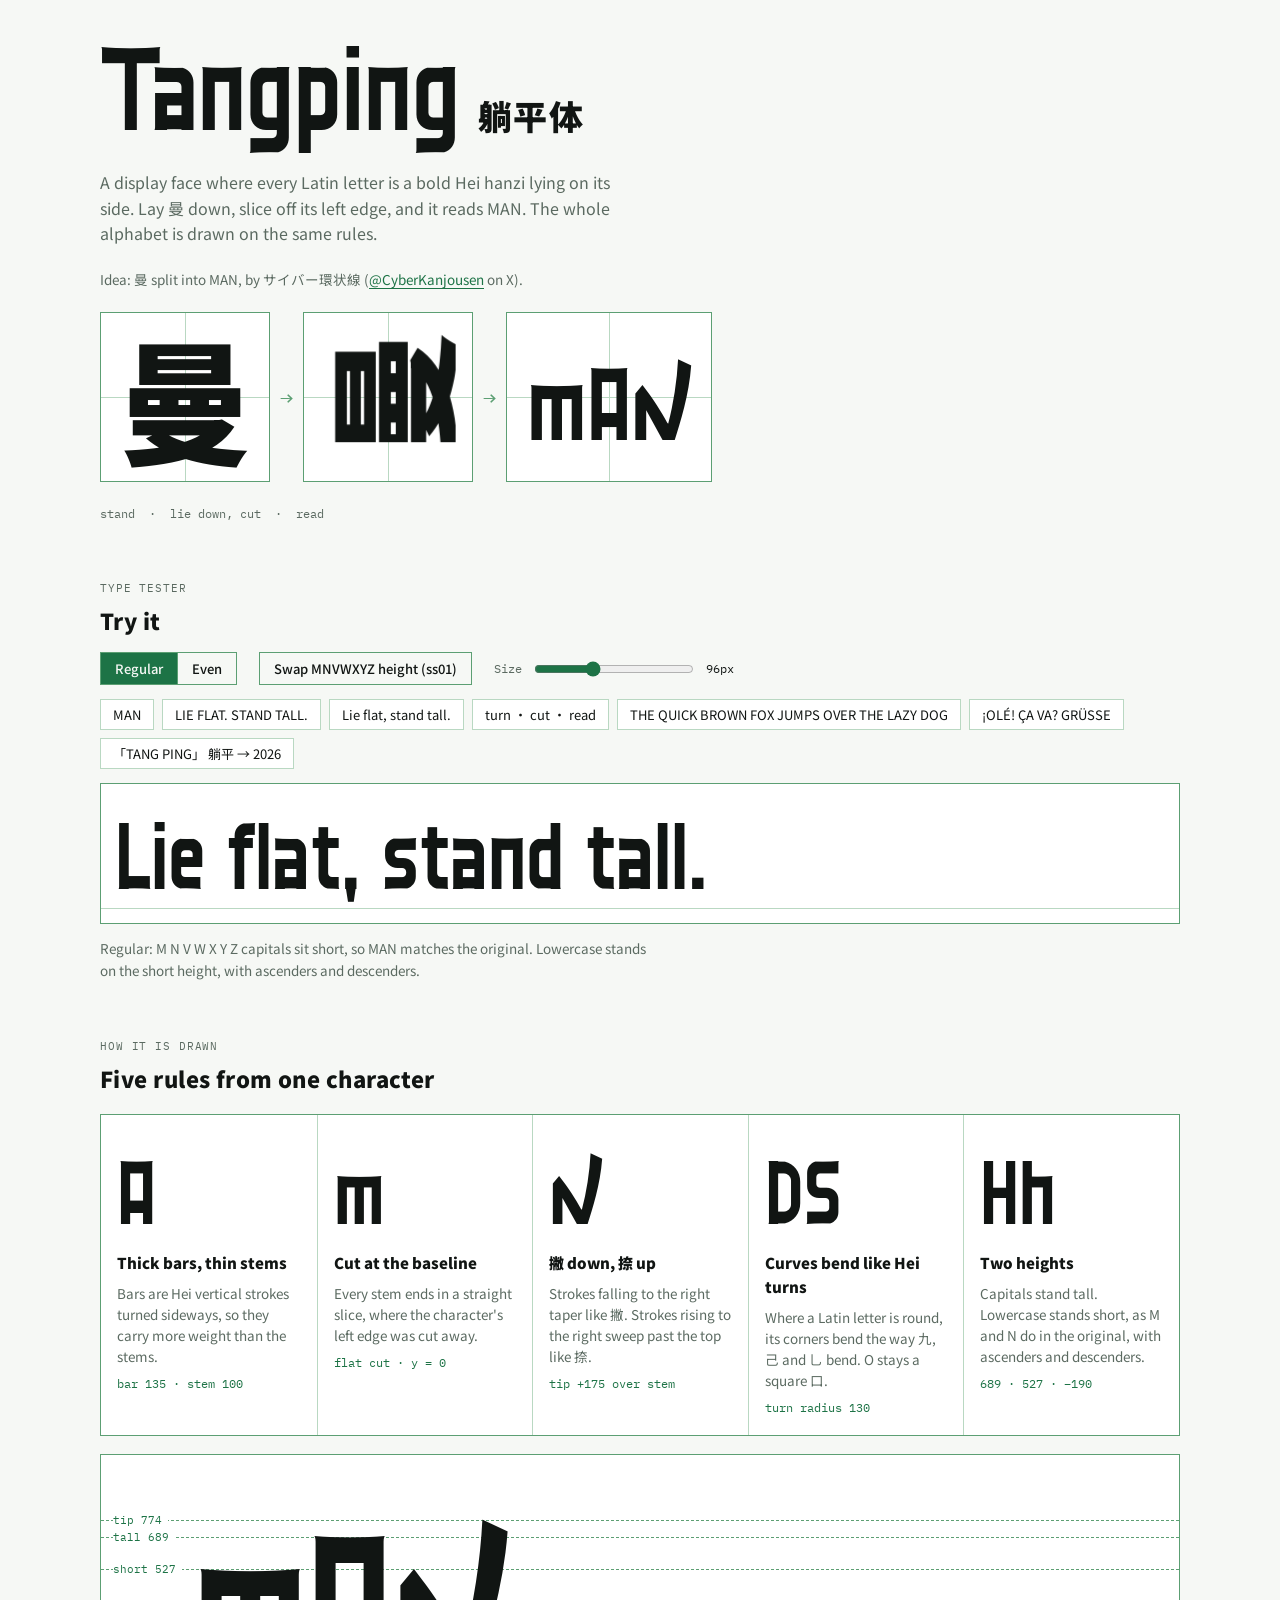
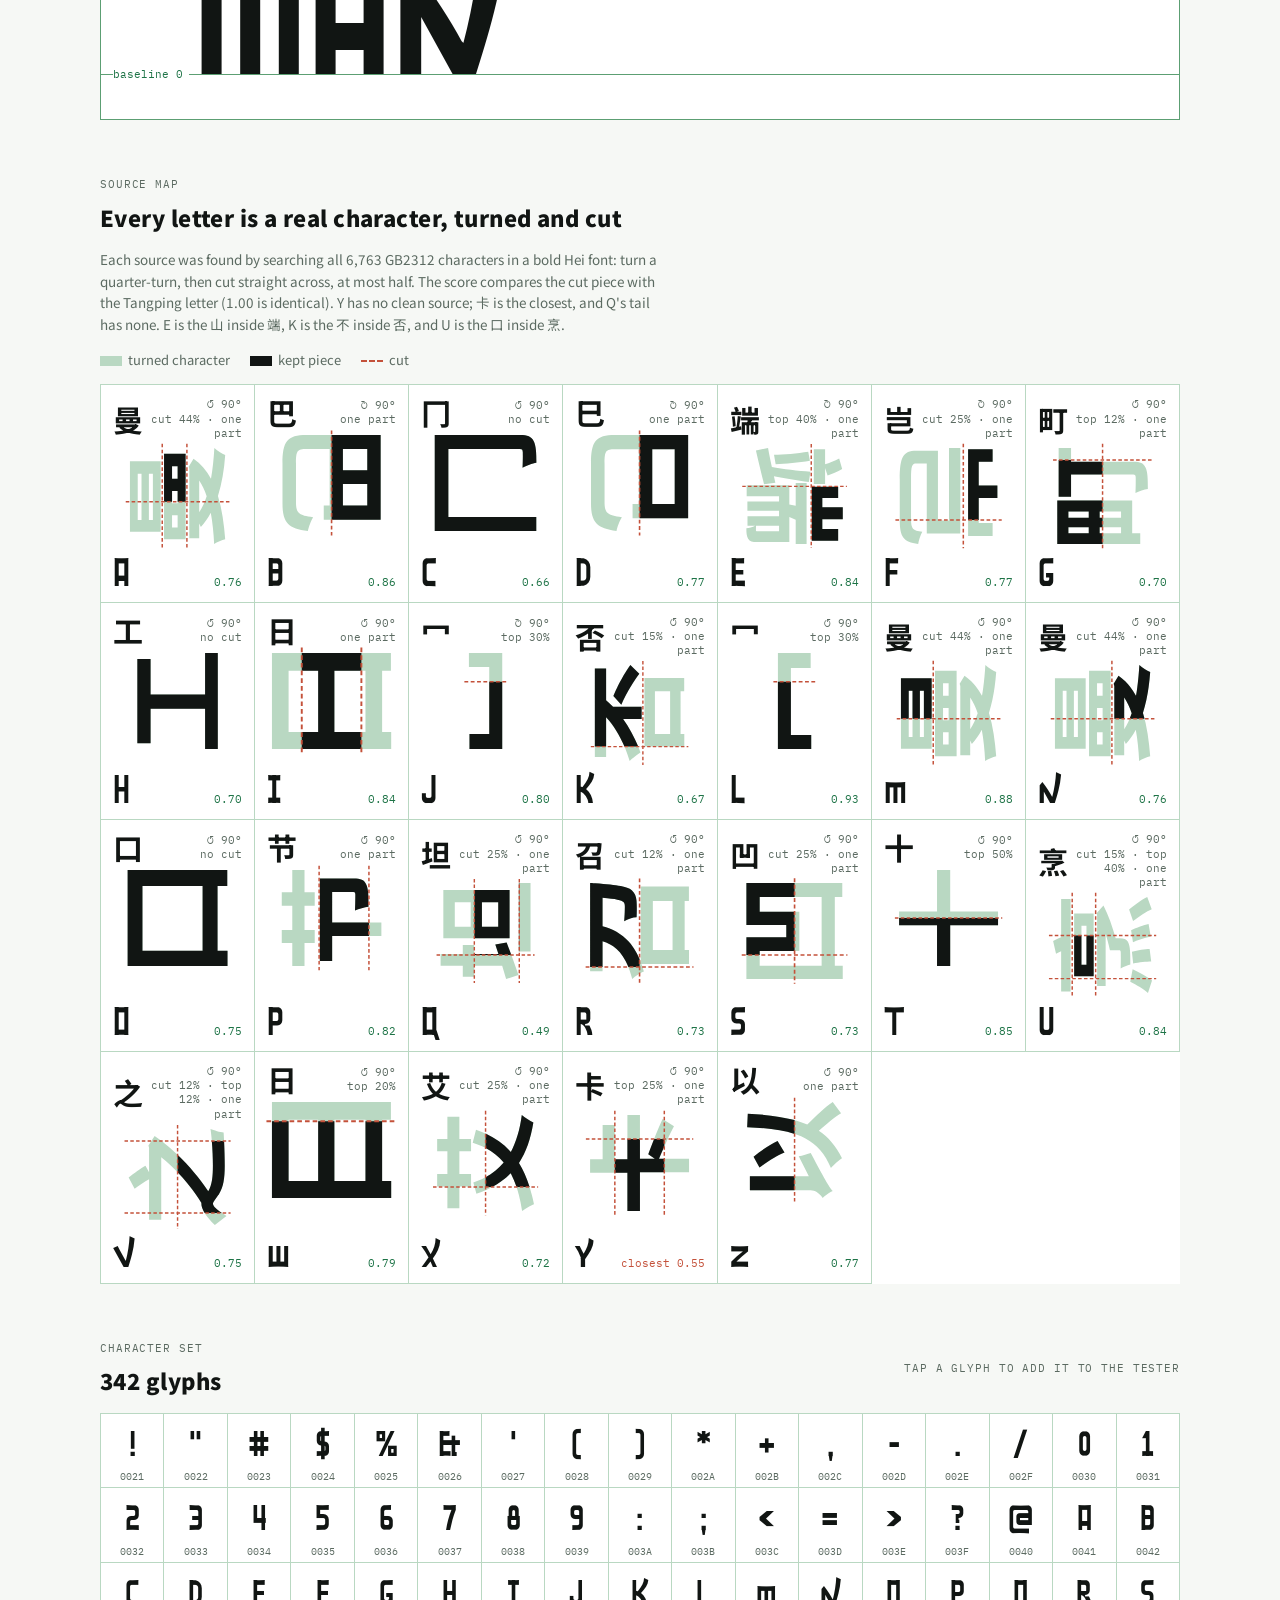
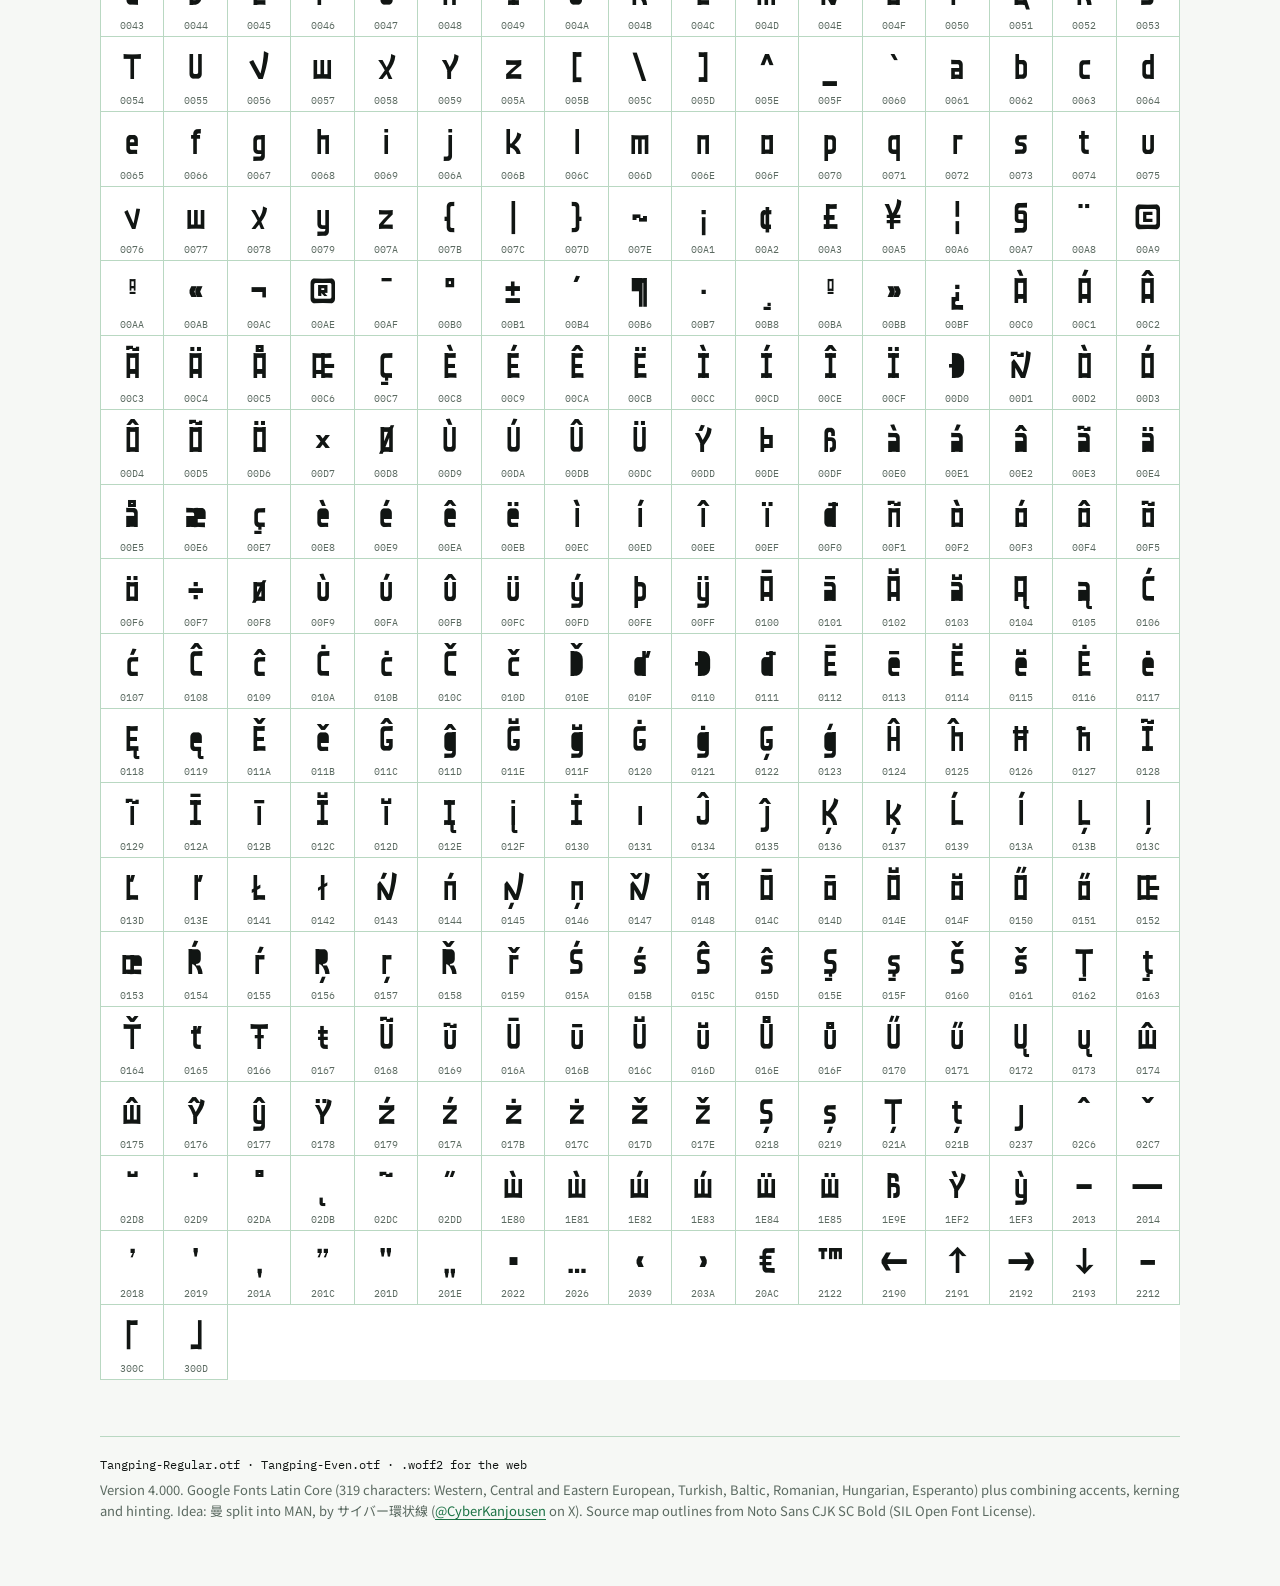
==== commit b563576c: "Tangping 4.000: redesign with Hei turns and a real lowercase The alphabet did not live up to the ori" ====
--- a/docs/index.html
+++ b/docs/index.html
@@ -36,8 +36,8 @@
   --grid-strong: #4f9a6a; --accent: #74cf9b; --panel: #16221b; --cut: #f08a6c; color-scheme: dark;
 }
 
-@font-face { font-family: "Tangping Regular"; src: url([data-uri]) format("woff2"); font-display: block; }
-@font-face { font-family: "Tangping Even"; src: url([data-uri]) format("woff2"); font-display: block; }
+@font-face { font-family: "Tangping Regular"; src: url([data-uri]) format("woff2"); font-display: block; }
+@font-face { font-family: "Tangping Even"; src: url([data-uri]) format("woff2"); font-display: block; }
 
 body { background: var(--paper); color: var(--ink); font-family: var(--body); font-size: 15px; line-height: 1.6; }
 .wrap {
@@ -114,7 +114,7 @@
 /* ---------- rules ---------- */
 .section-head { display: grid; gap: 6px; }
 .section-head h2 { font-size: 22px; font-weight: 900; letter-spacing: .02em; }
-.rules { display: grid; grid-template-columns: repeat(4, minmax(0, 1fr)); gap: 0; border: 1.5px solid var(--grid-strong); background: var(--panel); }
+.rules { display: grid; grid-template-columns: repeat(5, minmax(0, 1fr)); gap: 0; border: 1.5px solid var(--grid-strong); background: var(--panel); }
 .rule { padding: 16px 16px 18px; display: grid; gap: 8px; align-content: start; }
 .rule + .rule { border-left: 1px solid var(--grid); }
 .rule .g { font-family: var(--display); font-size: 92px; line-height: 1.1; height: 112px; display: flex; align-items: flex-end; }
@@ -173,6 +173,7 @@
   .rules { grid-template-columns: repeat(2, minmax(0, 1fr)); }
   .rule:nth-child(3) { border-left: 0; }
   .rule:nth-child(n+3) { border-top: 1px solid var(--grid); }
+  .rule:nth-child(5) { border-left: 0; grid-column: span 2; }
   .rule .g { font-size: 72px; height: 92px; }
   .metrics .word { font-size: 150px; }
 }
@@ -218,21 +219,22 @@
     <div class="chips" id="chips">
       <button type="button">MAN</button>
       <button type="button">LIE FLAT. STAND TALL.</button>
+      <button type="button">Lie flat, stand tall.</button>
       <button type="button">turn · cut · read</button>
       <button type="button">THE QUICK BROWN FOX JUMPS OVER THE LAZY DOG</button>
       <button type="button">¡OLÉ! ÇA VA? GRÜSSE</button>
       <button type="button">「TANG PING」 躺平 → 2026</button>
     </div>
     <div class="stage">
-      <textarea id="sample" rows="1" spellcheck="false" aria-label="Sample text">LIE FLAT. STAND TALL.</textarea>
-    </div>
-    <p class="note" id="style-note">Regular: M N V W X Y Z capitals sit short, so MAN matches the original. Lowercase is a narrower, lighter short form of every letter.</p>
+      <textarea id="sample" rows="1" spellcheck="false" aria-label="Sample text">Lie flat, stand tall.</textarea>
+    </div>
+    <p class="note" id="style-note">Regular: M N V W X Y Z capitals sit short, so MAN matches the original. Lowercase stands on the short height, with ascenders and descenders.</p>
   </section>
 
   <section aria-labelledby="rules-h" style="display:grid;gap:18px">
     <div class="section-head">
       <span class="label">How it is drawn</span>
-      <h2 id="rules-h">Four rules from one character</h2>
+      <h2 id="rules-h">Five rules from one character</h2>
     </div>
     <div class="rules">
       <div class="rule">
@@ -248,16 +250,22 @@
         <span class="nums">flat cut · y = 0</span>
       </div>
       <div class="rule">
-        <div class="g">n</div>
+        <div class="g">N</div>
         <h3>撇 down, 捺 up</h3>
         <p>Strokes falling to the right taper like 撇. Strokes rising to the right sweep past the top like 捺.</p>
         <span class="nums">tip +175 over stem</span>
       </div>
       <div class="rule">
+        <div class="g">DS</div>
+        <h3>Curves bend like Hei turns</h3>
+        <p>Where a Latin letter is round, its corners bend the way 九, 己 and 乚 bend. O stays a square 口.</p>
+        <span class="nums">turn radius 130</span>
+      </div>
+      <div class="rule">
         <div class="g">Hh</div>
         <h3>Two heights</h3>
-        <p>Tall and short forms come from wide and narrow parts of the source character.</p>
-        <span class="nums">689 · 527</span>
+        <p>Capitals stand tall. Lowercase stands short, as M and N do in the original, with ascenders and descenders.</p>
+        <span class="nums">689 · 527 · −190</span>
       </div>
     </div>
     <div class="metrics" aria-label="Vertical metrics of MAN in font units">
@@ -273,7 +281,7 @@
       <span class="label">Source map</span>
       <h2 id="src-h">Every letter is a real character, turned and cut</h2>
     </div>
-    <p class="note">Each source was found by searching all 6,763 GB2312 characters in a bold Hei font: turn a quarter-turn, then cut straight across, at most half. The score compares the cut piece with the Tangping letter (1.00 is identical). Y has no clean source; 卡 is the closest. C, E, F, H, K, R and T were redrawn to follow their sources: 冂's hook, 山's long middle arm, 工's short left stroke, 刀's curved leg, 十's wide bar.</p>
+    <p class="note">Each source was found by searching all 6,763 GB2312 characters in a bold Hei font: turn a quarter-turn, then cut straight across, at most half. The score compares the cut piece with the Tangping letter (1.00 is identical). Y has no clean source; 卡 is the closest, and Q's tail has none. E is the 山 inside 端, K is the 不 inside 否, and U is the 口 inside 烹.</p>
     <div class="legend"><span><i class="k1"></i>turned character</span><span><i class="k2"></i>kept piece</span><span><i class="k3"></i>cut</span></div>
     <div class="sources" id="sources"></div>
   </section>
@@ -291,7 +299,7 @@
 
   <footer>
     <span class="files">Tangping-Regular.otf · Tangping-Even.otf · .woff2 for the web</span>
-    <span>Version 3.200. Google Fonts Latin Core (319 characters: Western, Central and Eastern European, Turkish, Baltic, Romanian, Hungarian, Esperanto) plus combining accents, kerning and hinting. Idea: 曼 split into MAN, by サイバー環状線 (<a href="https://x.com/CyberKanjousen">@CyberKanjousen</a> on X). Source map outlines from Noto Sans CJK SC Bold (SIL Open Font License).</span>
+    <span>Version 4.000. Google Fonts Latin Core (319 characters: Western, Central and Eastern European, Turkish, Baltic, Romanian, Hungarian, Esperanto) plus combining accents, kerning and hinting. Idea: 曼 split into MAN, by サイバー環状線 (<a href="https://x.com/CyberKanjousen">@CyberKanjousen</a> on X). Source map outlines from Noto Sans CJK SC Bold (SIL Open Font License).</span>
   </footer>
 </div>
 
@@ -321,8 +329,8 @@
     btnEven.setAttribute('aria-pressed', String(even));
     root.style.setProperty('--display', (even ? '"Tangping Even"' : '"Tangping Regular"') + ', "Noto Sans SC", sans-serif');
     note.textContent = even
-      ? 'Even: every capital is tall. Lowercase is a narrower, lighter short form, so case controls the bounce.'
-      : 'Regular: M N V W X Y Z capitals sit short, so MAN matches the original. Lowercase is a narrower, lighter short form of every letter.';
+      ? 'Even: every capital is tall. Lowercase stands on the short height, with ascenders and descenders.'
+      : 'Regular: M N V W X Y Z capitals sit short, so MAN matches the original. Lowercase stands on the short height, with ascenders and descenders.';
     requestAnimationFrame(fit);
   }
 
@@ -363,7 +371,7 @@
 
 
   // source map
-  const SOURCES = [{"L": "A", "ch": "曼", "turn": "ccw", "cut": 44, "top": 0, "band": true, "w": 905, "h": 912, "full": "M564.0 858.0H658.0V717.0L674.0 750.0C710.0 711.0 741.0 667.0 768.0 616.0C785.0 709.0 795.0 809.0 800.0 912.0C827.0 894.0 875.0 874.0 905.0 867.0C894.0 721.0 874.0 579.0 836.0 455.0C873.0 339.0 895.0 208.0 905.0 67.0C875.0 52.0 827.0 24.0 802.0 0.0C796.0 103.0 786.0 202.0 770.0 292.0C727.0 214.0 673.0 149.0 604.0 102.0L558.0 178.0L564.0 200.0ZM0.0 796.0H292.0V127.0H0.0ZM324.0 867.0H529.0V55.0H324.0ZM180.0 683.0V245.0H218.0V683.0ZM74.0 683.0V245.0H110.0V683.0ZM658.0 308.0C686.0 350.0 710.0 400.0 729.0 458.0C709.0 517.0 686.0 569.0 658.0 611.0ZM400.0 292.0V174.0H453.0V292.0ZM400.0 525.0V408.0H453.0V525.0ZM400.0 755.0V640.0H453.0V755.0Z", "piece": "M529.0 510.7V55.0H324.0V510.7H400.0V408.0H453.0V510.7H529.0ZM400.0 292.0V174.0H453.0V292.0Z", "cuts": [["h", 510.7], ["v", 306.8], ["v", 541.2]], "score": 0.76}, {"L": "B", "ch": "巴", "turn": "cw", "cut": 0, "top": 0, "band": true, "w": 866, "h": 847, "full": "M866.0 0.0H211.0C41.0 0.0 0.0 57.0 0.0 252.0V604.0C0.0 777.0 56.0 825.0 224.0 847.0C231.0 812.0 252.0 757.0 270.0 726.0C144.0 710.0 119.0 691.0 119.0 592.0V249.0C119.0 138.0 132.0 124.0 211.0 124.0H416.0V623.0H364.0V748.0H866.0ZM533.0 433.0H748.0V623.0H533.0ZM533.0 312.0V124.0H748.0V312.0Z", "piece": "M866.0 0.0H433.0V748.0H866.0ZM533.0 433.0H748.0V623.0H533.0ZM533.0 312.0V124.0H748.0V312.0Z", "cuts": [["v", 433.0]], "score": 0.73}, {"L": "C", "ch": "冂", "turn": "ccw", "cut": 0, "top": 0, "band": false, "w": 880, "h": 831, "full": "M0.0 831.0H879.0V710.0H118.0V122.0H737.0C755.0 122.0 761.0 128.0 762.0 147.0C763.0 165.0 763.0 228.0 760.0 284.0C791.0 266.0 847.0 246.0 880.0 241.0C880.0 153.0 877.0 95.0 857.0 54.0C837.0 13.0 803.0 0.0 740.0 0.0H0.0Z", "piece": "M0.0 831.0H879.0V710.0H118.0V122.0H737.0C755.0 122.0 761.0 128.0 762.0 147.0C763.0 165.0 763.0 228.0 760.0 284.0C791.0 266.0 847.0 246.0 880.0 241.0C880.0 153.0 877.0 95.0 857.0 54.0C837.0 13.0 803.0 0.0 740.0 0.0H0.0Z", "cuts": [], "score": 0.79}, {"L": "D", "ch": "巳", "turn": "cw", "cut": 0, "top": 0, "band": true, "w": 853, "h": 843, "full": "M853.0 0.0H210.0C41.0 0.0 0.0 57.0 0.0 251.0V600.0C0.0 773.0 56.0 820.0 224.0 843.0C230.0 807.0 252.0 753.0 271.0 722.0C144.0 705.0 119.0 688.0 119.0 589.0V249.0C119.0 139.0 130.0 125.0 209.0 125.0H420.0V606.0H365.0V730.0H853.0ZM538.0 606.0V125.0H735.0V606.0Z", "piece": "M853.0 0.0H426.5V730.0H853.0ZM538.0 606.0V125.0H735.0V606.0Z", "cuts": [["v", 426.5]], "score": 0.57}, {"L": "E", "ch": "山", "turn": "cw", "cut": 0, "top": 0, "band": false, "w": 930, "h": 818, "full": "M721.0 0.0H71.0V693.0H0.0V818.0H725.0V693.0H195.0V469.0H930.0V343.0H195.0V124.0H721.0Z", "piece": "M721.0 0.0H71.0V693.0H0.0V818.0H725.0V693.0H195.0V469.0H930.0V343.0H195.0V124.0H721.0Z", "cuts": [], "score": 0.8}, {"L": "F", "ch": "岂", "turn": "cw", "cut": 25, "top": 0, "band": true, "w": 900, "h": 885, "full": "M352.0 25.0H151.0C30.0 25.0 0.0 85.0 0.0 289.0V657.0C0.0 823.0 32.0 865.0 170.0 885.0C175.0 851.0 191.0 801.0 208.0 772.0C119.0 761.0 104.0 746.0 104.0 652.0V286.0C104.0 165.0 112.0 144.0 154.0 144.0H249.0V788.0H558.0V0.0H454.0V669.0H352.0ZM856.0 11.0H630.0V812.0H856.0V691.0H728.0V461.0H900.0V345.0H728.0V126.0H856.0Z", "piece": "M856.0 11.0H630.0V663.8H728.0V461.0H900.0V345.0H728.0V126.0H856.0Z", "cuts": [["h", 663.8], ["v", 585.9]], "score": 0.92}, {"L": "G", "ch": "町", "turn": "ccw", "cut": 0, "top": 12, "band": true, "w": 855, "h": 906, "full": "M0.0 906.0H783.0V805.0H707.0V495.0H0.0ZM13.0 459.0H130.0V249.0H717.0C735.0 249.0 740.0 256.0 740.0 276.0C741.0 295.0 741.0 366.0 738.0 425.0C769.0 408.0 822.0 390.0 855.0 386.0C855.0 293.0 853.0 229.0 834.0 186.0C816.0 144.0 783.0 130.0 719.0 130.0H130.0V0.0H13.0ZM400.0 599.0H602.0V658.0H400.0ZM602.0 805.0H400.0V747.0H602.0ZM297.0 599.0V658.0H105.0V599.0ZM105.0 805.0V747.0H297.0V805.0Z", "piece": "M0.0 906.0H427.5V805.0H400.0V747.0H427.5V658.0H400.0V599.0H427.5V495.0H0.0ZM13.0 459.0H130.0V249.0H427.5V130.0H130.0V113.2H13.0ZM297.0 599.0V658.0H105.0V599.0ZM105.0 805.0V747.0H297.0V805.0Z", "cuts": [["h", 113.2], ["v", 427.5]], "score": 0.77}, {"L": "H", "ch": "工", "turn": "ccw", "cut": 0, "top": 0, "band": false, "w": 766, "h": 914, "full": "M645.0 914.0H766.0V0.0H645.0V394.0H126.0V56.0H0.0V859.0H126.0V531.0H645.0Z", "piece": "M645.0 914.0H766.0V0.0H645.0V394.0H126.0V56.0H0.0V859.0H126.0V531.0H645.0Z", "cuts": [], "score": 0.72}, {"L": "I", "ch": "日", "turn": "ccw", "cut": 0, "top": 0, "band": true, "w": 867, "h": 698, "full": "M0.0 698.0H867.0V575.0H801.0V129.0H865.0V0.0H0.0ZM454.0 575.0V129.0H680.0V575.0ZM336.0 575.0H121.0V129.0H336.0Z", "piece": "M454.0 575.0V129.0H650.2V0.0H216.8V129.0H336.0V575.0H216.8V698.0H650.2V575.0Z", "cuts": [["v", 216.8], ["v", 650.2]], "score": 0.84}, {"L": "J", "ch": "冖", "turn": "cw", "cut": 0, "top": 30, "band": false, "w": 295, "h": 850, "full": "M295.0 0.0H0.0V125.0H180.0V718.0H5.0V850.0H295.0Z", "piece": "M295.0 255.0H180.0V718.0H5.0V850.0H295.0V255.0Z", "cuts": [["h", 255.0]], "score": 0.82}, {"L": "K", "ch": "仄", "turn": "ccw", "cut": 25, "top": 0, "band": false, "w": 889, "h": 949, "full": "M0.0 858.0H307.0C461.0 858.0 680.0 865.0 828.0 949.0C839.0 919.0 870.0 865.0 889.0 842.0C729.0 752.0 476.0 737.0 307.0 737.0H115.0V22.0H0.0ZM143.0 439.0C367.0 449.0 645.0 456.0 789.0 748.0C813.0 717.0 853.0 683.0 883.0 665.0C801.0 511.0 683.0 426.0 554.0 378.0C701.0 312.0 815.0 216.0 882.0 78.0C851.0 61.0 805.0 26.0 782.0 0.0C712.0 169.0 558.0 276.0 373.0 333.0C295.0 321.0 217.0 316.0 143.0 312.0Z", "piece": "M143.0 439.0C357.3 448.6 621.1 455.4 769.6 711.8H822.6C842.5 693.1 864.6 676.0 883.0 665.0C801.0 511.0 683.0 426.0 554.0 378.0C701.0 312.0 815.0 216.0 882.0 78.0C851.0 61.0 805.0 26.0 782.0 0.0C712.0 169.0 558.0 276.0 373.0 333.0C295.0 321.0 217.0 316.0 143.0 312.0ZM0.0 711.8H115.0V22.0H0.0V711.8Z", "cuts": [["h", 711.8]], "score": 0.62}, {"L": "L", "ch": "冖", "turn": "ccw", "cut": 0, "top": 30, "band": false, "w": 295, "h": 850, "full": "M0.0 850.0H295.0V725.0H115.0V132.0H290.0V0.0H0.0Z", "piece": "M0.0 850.0H295.0V725.0H115.0V255.0H0.0Z", "cuts": [["h", 255.0]], "score": 0.93}, {"L": "M", "ch": "曼", "turn": "ccw", "cut": 44, "top": 0, "band": true, "w": 905, "h": 912, "full": "M564.0 858.0H658.0V717.0L674.0 750.0C710.0 711.0 741.0 667.0 768.0 616.0C785.0 709.0 795.0 809.0 800.0 912.0C827.0 894.0 875.0 874.0 905.0 867.0C894.0 721.0 874.0 579.0 836.0 455.0C873.0 339.0 895.0 208.0 905.0 67.0C875.0 52.0 827.0 24.0 802.0 0.0C796.0 103.0 786.0 202.0 770.0 292.0C727.0 214.0 673.0 149.0 604.0 102.0L558.0 178.0L564.0 200.0ZM0.0 796.0H292.0V127.0H0.0ZM324.0 867.0H529.0V55.0H324.0ZM180.0 683.0V245.0H218.0V683.0ZM74.0 683.0V245.0H110.0V683.0ZM658.0 308.0C686.0 350.0 710.0 400.0 729.0 458.0C709.0 517.0 686.0 569.0 658.0 611.0ZM400.0 292.0V174.0H453.0V292.0ZM400.0 525.0V408.0H453.0V525.0ZM400.0 755.0V640.0H453.0V755.0Z", "piece": "M0.0 510.7H74.0V245.0H110.0V510.7H180.0V245.0H218.0V510.7H292.0V127.0H0.0V510.7Z", "cuts": [["h", 510.7], ["v", 306.8]], "score": 0.88}, {"L": "N", "ch": "曼", "turn": "ccw", "cut": 44, "top": 0, "band": true, "w": 905, "h": 912, "full": "M564.0 858.0H658.0V717.0L674.0 750.0C710.0 711.0 741.0 667.0 768.0 616.0C785.0 709.0 795.0 809.0 800.0 912.0C827.0 894.0 875.0 874.0 905.0 867.0C894.0 721.0 874.0 579.0 836.0 455.0C873.0 339.0 895.0 208.0 905.0 67.0C875.0 52.0 827.0 24.0 802.0 0.0C796.0 103.0 786.0 202.0 770.0 292.0C727.0 214.0 673.0 149.0 604.0 102.0L558.0 178.0L564.0 200.0ZM0.0 796.0H292.0V127.0H0.0ZM324.0 867.0H529.0V55.0H324.0ZM180.0 683.0V245.0H218.0V683.0ZM74.0 683.0V245.0H110.0V683.0ZM658.0 308.0C686.0 350.0 710.0 400.0 729.0 458.0C709.0 517.0 686.0 569.0 658.0 611.0ZM400.0 292.0V174.0H453.0V292.0ZM400.0 525.0V408.0H453.0V525.0ZM400.0 755.0V640.0H453.0V755.0Z", "piece": "M658.0 308.0C686.0 350.0 710.0 400.0 729.0 458.0C722.8 476.3 716.3 493.9 709.5 510.7H851.6C846.8 491.8 841.6 473.2 836.0 455.0C873.0 339.0 895.0 208.0 905.0 67.0C875.0 52.0 827.0 24.0 802.0 0.0C796.0 103.0 786.0 202.0 770.0 292.0C727.0 214.0 673.0 149.0 604.0 102.0L558.0 178.0L564.0 200.0V510.7H658.0Z", "cuts": [["h", 510.7], ["v", 541.2]], "score": 0.76}, {"L": "O", "ch": "口", "turn": "ccw", "cut": 0, "top": 0, "band": false, "w": 822, "h": 790, "full": "M0.0 790.0H822.0V665.0H740.0V131.0H820.0V0.0H0.0ZM617.0 665.0H122.0V131.0H617.0Z", "piece": "M0.0 790.0H822.0V665.0H740.0V131.0H820.0V0.0H0.0ZM617.0 665.0H122.0V131.0H617.0Z", "cuts": [], "score": 0.75}, {"L": "P", "ch": "节", "turn": "ccw", "cut": 0, "top": 0, "band": true, "w": 937, "h": 903, "full": "M358.0 857.0H474.0V621.0H937.0V493.0H474.0V206.0H674.0C688.0 206.0 691.0 212.0 692.0 231.0C692.0 250.0 692.0 322.0 689.0 380.0C725.0 364.0 779.0 349.0 816.0 345.0C816.0 252.0 816.0 186.0 797.0 140.0C778.0 92.0 741.0 80.0 677.0 80.0H358.0ZM0.0 336.0H99.0V564.0H0.0V687.0H99.0V903.0H214.0V687.0H310.0V564.0H214.0V336.0H310.0V209.0H214.0V0.0H99.0V209.0H0.0Z", "piece": "M358.0 857.0H474.0V621.0H819.9V493.0H474.0V206.0H674.0C688.0 206.0 691.0 212.0 692.0 231.0C692.0 250.0 692.0 322.0 689.0 380.0C725.0 364.0 779.0 349.0 816.0 345.0C816.0 252.0 816.0 186.0 797.0 140.0C778.0 92.0 741.0 80.0 677.0 80.0H358.0Z", "cuts": [["v", 351.4], ["v", 819.9]], "score": 0.85}, {"L": "Q", "ch": "坦", "turn": "ccw", "cut": 25, "top": 0, "band": true, "w": 888, "h": 948, "full": "M27.0 546.0H681.0V68.0H27.0ZM647.0 948.0 769.0 908.0C736.0 815.0 694.0 697.0 652.0 588.0L540.0 608.0L571.0 702.0H332.0V613.0H219.0V702.0H0.0V816.0H219.0V926.0H332.0V816.0H608.0C623.0 865.0 637.0 911.0 647.0 948.0ZM773.0 677.0H888.0V0.0H773.0ZM408.0 190.0H569.0V431.0H408.0ZM140.0 431.0V190.0H297.0V431.0Z", "piece": "M333.0 68.0V546.0H681.0V68.0H333.0ZM408.0 190.0H569.0V431.0H408.0ZM333.0 711.0H698.2C683.1 669.9 667.5 628.3 652.0 588.0L540.0 608.0L571.0 702.0H333.0ZM773.0 677.0H777.0V0.0H773.0Z", "cuts": [["h", 711.0], ["v", 333.0], ["v", 777.0]], "score": 0.69}, {"L": "R", "ch": "召", "turn": "ccw", "cut": 12, "top": 0, "band": true, "w": 883, "h": 857, "full": "M0.0 788.0H111.0V520.0C216.0 553.0 318.0 625.0 376.0 857.0C402.0 831.0 450.0 800.0 480.0 789.0C473.0 765.0 466.0 743.0 458.0 722.0H883.0V599.0H844.0V161.0H882.0V32.0H452.0V705.0C371.0 497.0 246.0 422.0 111.0 385.0V131.0C229.0 141.0 283.0 153.0 298.0 170.0C308.0 181.0 310.0 192.0 310.0 211.0C310.0 234.0 309.0 287.0 304.0 341.0C335.0 321.0 382.0 306.0 415.0 305.0C418.0 246.0 417.0 188.0 414.0 155.0C410.0 118.0 401.0 91.0 374.0 66.0C340.0 34.0 251.0 18.0 47.0 3.0C33.0 1.0 0.0 0.0 0.0 0.0ZM736.0 599.0H560.0V161.0H736.0Z", "piece": "M0.0 749.9H111.0V520.0C197.7 547.3 282.4 601.1 342.0 749.9H441.5V679.3C360.4 490.7 240.3 420.4 111.0 385.0V131.0C229.0 141.0 283.0 153.0 298.0 170.0C308.0 181.0 310.0 192.0 310.0 211.0C310.0 234.0 309.0 287.0 304.0 341.0C335.0 321.0 382.0 306.0 415.0 305.0C418.0 246.0 417.0 188.0 414.0 155.0C410.0 118.0 401.0 91.0 374.0 66.0C340.0 34.0 251.0 18.0 47.0 3.0C33.0 1.0 0.0 0.0 0.0 0.0V749.9Z", "cuts": [["h", 749.9], ["v", 441.5]], "score": 0.82}, {"L": "S", "ch": "凹", "turn": "ccw", "cut": 25, "top": 0, "band": true, "w": 826, "h": 823, "full": "M0.0 360.0H342.0V466.0H0.0V823.0H826.0V710.0H758.0V120.0H822.0V0.0H0.0ZM454.0 584.0V247.0H114.0V120.0H645.0V710.0H114.0V584.0H454.0Z", "piece": "M0.0 360.0H342.0V466.0H0.0V617.2H114.0V584.0H413.0V247.0H114.0V120.0H413.0V0.0H0.0Z", "cuts": [["h", 617.2], ["v", 413.0]], "score": 0.82}, {"L": "T", "ch": "十", "turn": "ccw", "cut": 0, "top": 50, "band": false, "w": 939, "h": 911, "full": "M0.0 524.0H360.0V911.0H485.0V524.0H939.0V393.0H485.0V0.0H360.0V393.0H0.0Z", "piece": "M0.0 524.0H360.0V911.0H485.0V524.0H939.0V455.5H0.0Z", "cuts": [["h", 455.5]], "score": 0.85}, {"L": "U", "ch": "口", "turn": "ccw", "cut": 0, "top": 25, "band": false, "w": 822, "h": 790, "full": "M0.0 790.0H822.0V665.0H740.0V131.0H820.0V0.0H0.0ZM617.0 665.0H122.0V131.0H617.0Z", "piece": "M0.0 790.0H822.0V665.0H740.0V197.5H617.0V665.0H122.0V197.5H0.0Z", "cuts": [["h", 197.5]], "score": 0.73}, {"L": "V", "ch": "之", "turn": "ccw", "cut": 12, "top": 12, "band": true, "w": 949, "h": 931, "full": "M705.0 723.0C705.0 780.0 759.0 859.0 836.0 931.0L949.0 844.0C885.0 803.0 818.0 758.0 818.0 726.0C818.0 705.0 851.0 671.0 878.0 628.0C919.0 559.0 932.0 480.0 932.0 356.0C932.0 256.0 926.0 105.0 921.0 34.0C889.0 32.0 826.0 12.0 794.0 0.0C808.0 96.0 817.0 249.0 817.0 351.0C817.0 457.0 810.0 541.0 772.0 604.0C639.0 402.0 440.0 194.0 252.0 68.0L192.0 160.0L198.0 183.0V419.0L163.0 357.0C120.0 381.0 50.0 433.0 0.0 471.0L58.0 579.0C100.0 550.0 155.0 512.0 198.0 488.0V880.0H316.0V274.0C452.0 382.0 606.0 553.0 706.0 717.0Z", "piece": "M705.0 723.0C705.0 749.7 716.9 781.2 737.4 814.6H904.3C857.2 782.5 818.0 750.5 818.0 726.0C818.0 705.0 851.0 671.0 878.0 628.0C919.0 559.0 932.0 480.0 932.0 356.0C932.0 286.1 929.1 191.4 925.6 116.4H806.6C813.2 196.3 817.0 284.5 817.0 351.0C817.0 457.0 810.0 541.0 772.0 604.0C691.4 481.5 586.5 356.9 474.5 249.6V420.2C561.0 510.6 643.9 615.2 706.0 717.0Z", "cuts": [["h", 814.6], ["h", 116.4], ["v", 474.5]], "score": 0.75}, {"L": "W", "ch": "日", "turn": "ccw", "cut": 0, "top": 20, "band": false, "w": 867, "h": 698, "full": "M0.0 698.0H867.0V575.0H801.0V129.0H865.0V0.0H0.0ZM454.0 575.0V129.0H680.0V575.0ZM336.0 575.0H121.0V129.0H336.0Z", "piece": "M0.0 698.0H867.0V575.0H801.0V139.6H680.0V575.0H454.0V139.6H336.0V575.0H121.0V139.6H0.0Z", "cuts": [["h", 139.6]], "score": 0.79}, {"L": "X", "ch": "艾", "turn": "ccw", "cut": 25, "top": 0, "band": true, "w": 937, "h": 929, "full": "M350.0 654.0 380.0 763.0C516.0 715.0 626.0 651.0 712.0 563.0C765.0 663.0 800.0 784.0 822.0 929.0C851.0 907.0 907.0 875.0 937.0 863.0C905.0 706.0 859.0 574.0 792.0 464.0C860.0 362.0 905.0 234.0 931.0 73.0C898.0 57.0 846.0 25.0 819.0 0.0C800.0 144.0 765.0 262.0 713.0 358.0C628.0 263.0 519.0 192.0 376.0 143.0L344.0 269.0C473.0 308.0 570.0 371.0 644.0 460.0C568.0 551.0 471.0 613.0 350.0 654.0ZM0.0 351.0H99.0V572.0H0.0V691.0H99.0V902.0H215.0V691.0H328.0V572.0H215.0V351.0H328.0V232.0H215.0V17.0H99.0V232.0H0.0Z", "piece": "M468.5 696.8H531.7C600.7 659.6 660.6 615.6 712.0 563.0C733.7 604.0 752.4 648.5 768.4 696.8H894.7C867.5 610.1 833.9 532.7 792.0 464.0C860.0 362.0 905.0 234.0 931.0 73.0C898.0 57.0 846.0 25.0 819.0 0.0C800.0 144.0 765.0 262.0 713.0 358.0C647.4 284.6 567.4 225.6 468.5 179.9V319.1C538.3 355.5 596.0 402.3 644.0 460.0C594.6 519.1 536.4 566.0 468.5 602.8Z", "cuts": [["h", 696.8], ["v", 468.5]], "score": 0.77}, {"L": "Y", "ch": "卡", "turn": "ccw", "cut": 0, "top": 25, "band": true, "w": 939, "h": 911, "full": "M0.0 548.0H354.0V911.0H473.0V543.0H939.0V415.0H654.0C697.0 313.0 759.0 174.0 796.0 106.0L688.0 38.0C650.0 117.0 589.0 274.0 552.0 373.0L614.0 415.0H473.0V0.0H354.0V421.0H234.0V96.0H119.0V421.0H0.0Z", "piece": "M354.0 227.8V421.0H234.8V548.0H354.0V911.0H473.0V543.0H704.2V415.0H654.0C669.1 379.3 686.4 339.1 704.2 298.9V227.8H607.8C587.3 279.7 567.5 331.4 552.0 373.0L614.0 415.0H473.0V227.8H354.0Z", "cuts": [["h", 227.8], ["v", 234.8], ["v", 704.2]], "score": 0.57}, {"L": "Z", "ch": "以", "turn": "ccw", "cut": 0, "top": 0, "band": true, "w": 901, "h": 912, "full": "M0.0 240.0C424.0 255.0 673.0 326.0 796.0 627.0C821.0 599.0 876.0 551.0 901.0 535.0C845.0 420.0 773.0 336.0 681.0 274.0C754.0 207.0 835.0 140.0 892.0 106.0L813.0 0.0C745.0 45.0 650.0 136.0 571.0 214.0C425.0 151.0 240.0 123.0 6.0 111.0ZM814.0 846.0C786.0 817.0 756.0 771.0 604.0 485.0C577.0 495.0 525.0 510.0 490.0 516.0L586.0 706.0H26.0V838.0H603.0C657.0 838.0 699.0 884.0 718.0 912.0C738.0 891.0 786.0 857.0 814.0 846.0ZM117.0 623.0C189.0 567.0 291.0 505.0 355.0 480.0L289.0 370.0C225.0 400.0 131.0 462.0 61.0 520.0Z", "piece": "M0.0 240.0C180.7 246.4 329.6 263.0 450.5 303.1V172.0C326.6 137.7 179.8 119.9 6.0 111.0ZM450.5 838.0V706.0H26.0V838.0H450.5ZM117.0 623.0C189.0 567.0 291.0 505.0 355.0 480.0L289.0 370.0C225.0 400.0 131.0 462.0 61.0 520.0Z", "cuts": [["v", 450.5]], "score": 0.77}];
+  const SOURCES = [{"L": "A", "ch": "曼", "turn": "ccw", "cut": 44, "top": 0, "band": true, "w": 905, "h": 912, "full": "M564.0 858.0H658.0V717.0L674.0 750.0C710.0 711.0 741.0 667.0 768.0 616.0C785.0 709.0 795.0 809.0 800.0 912.0C827.0 894.0 875.0 874.0 905.0 867.0C894.0 721.0 874.0 579.0 836.0 455.0C873.0 339.0 895.0 208.0 905.0 67.0C875.0 52.0 827.0 24.0 802.0 0.0C796.0 103.0 786.0 202.0 770.0 292.0C727.0 214.0 673.0 149.0 604.0 102.0L558.0 178.0L564.0 200.0ZM0.0 796.0H292.0V127.0H0.0ZM324.0 867.0H529.0V55.0H324.0ZM180.0 683.0V245.0H218.0V683.0ZM74.0 683.0V245.0H110.0V683.0ZM658.0 308.0C686.0 350.0 710.0 400.0 729.0 458.0C709.0 517.0 686.0 569.0 658.0 611.0ZM400.0 292.0V174.0H453.0V292.0ZM400.0 525.0V408.0H453.0V525.0ZM400.0 755.0V640.0H453.0V755.0Z", "piece": "M529.0 510.7V55.0H324.0V510.7H400.0V408.0H453.0V510.7H529.0ZM400.0 292.0V174.0H453.0V292.0Z", "cuts": [["h", 510.7], ["v", 306.8], ["v", 541.2]], "score": 0.76}, {"L": "B", "ch": "巴", "turn": "cw", "cut": 0, "top": 0, "band": true, "w": 866, "h": 847, "full": "M866.0 0.0H211.0C41.0 0.0 0.0 57.0 0.0 252.0V604.0C0.0 777.0 56.0 825.0 224.0 847.0C231.0 812.0 252.0 757.0 270.0 726.0C144.0 710.0 119.0 691.0 119.0 592.0V249.0C119.0 138.0 132.0 124.0 211.0 124.0H416.0V623.0H364.0V748.0H866.0ZM533.0 433.0H748.0V623.0H533.0ZM533.0 312.0V124.0H748.0V312.0Z", "piece": "M866.0 0.0H433.0V748.0H866.0ZM533.0 433.0H748.0V623.0H533.0ZM533.0 312.0V124.0H748.0V312.0Z", "cuts": [["v", 433.0]], "score": 0.86}, {"L": "C", "ch": "冂", "turn": "ccw", "cut": 0, "top": 0, "band": false, "w": 880, "h": 831, "full": "M0.0 831.0H879.0V710.0H118.0V122.0H737.0C755.0 122.0 761.0 128.0 762.0 147.0C763.0 165.0 763.0 228.0 760.0 284.0C791.0 266.0 847.0 246.0 880.0 241.0C880.0 153.0 877.0 95.0 857.0 54.0C837.0 13.0 803.0 0.0 740.0 0.0H0.0Z", "piece": "M0.0 831.0H879.0V710.0H118.0V122.0H737.0C755.0 122.0 761.0 128.0 762.0 147.0C763.0 165.0 763.0 228.0 760.0 284.0C791.0 266.0 847.0 246.0 880.0 241.0C880.0 153.0 877.0 95.0 857.0 54.0C837.0 13.0 803.0 0.0 740.0 0.0H0.0Z", "cuts": [], "score": 0.66}, {"L": "D", "ch": "巳", "turn": "cw", "cut": 0, "top": 0, "band": true, "w": 853, "h": 843, "full": "M853.0 0.0H210.0C41.0 0.0 0.0 57.0 0.0 251.0V600.0C0.0 773.0 56.0 820.0 224.0 843.0C230.0 807.0 252.0 753.0 271.0 722.0C144.0 705.0 119.0 688.0 119.0 589.0V249.0C119.0 139.0 130.0 125.0 209.0 125.0H420.0V606.0H365.0V730.0H853.0ZM538.0 606.0V125.0H735.0V606.0Z", "piece": "M853.0 0.0H426.5V730.0H853.0ZM538.0 606.0V125.0H735.0V606.0Z", "cuts": [["v", 426.5]], "score": 0.77}, {"L": "E", "ch": "端", "turn": "cw", "cut": 0, "top": 40, "band": true, "w": 938, "h": 934, "full": "M418.0 363.0H3.0V470.0H318.0V521.0H10.0V611.0H318.0V665.0H11.0V756.0H85.0C60.0 768.0 25.0 778.0 0.0 781.0C0.0 824.0 2.0 857.0 17.0 883.0C33.0 909.0 59.0 915.0 103.0 915.0H418.0V672.0L480.0 697.0V934.0H586.0V341.0H480.0V562.0L418.0 550.0ZM893.0 376.0H636.0V903.0H893.0V788.0H739.0V692.0H938.0V577.0H739.0V486.0H893.0ZM623.0 230.0C510.0 223.0 352.0 205.0 248.0 185.0C233.0 116.0 220.0 51.0 211.0 0.0L93.0 25.0C115.0 120.0 143.0 239.0 172.0 352.0L282.0 339.0L268.0 274.0C366.0 294.0 497.0 316.0 608.0 331.0ZM903.0 103.0C861.0 124.0 806.0 147.0 766.0 159.0V12.0H656.0V350.0H766.0V195.0L790.0 267.0C830.0 255.0 888.0 229.0 932.0 204.0ZM602.0 36.0C497.0 52.0 360.0 66.0 269.0 66.0L285.0 159.0C377.0 157.0 511.0 142.0 618.0 125.0ZM318.0 756.0V810.0H104.0C96.0 810.0 93.0 808.0 93.0 800.0L94.0 756.0Z", "piece": "M893.0 376.0H636.0V903.0H893.0V788.0H739.0V692.0H938.0V577.0H739.0V486.0H893.0Z", "cuts": [["h", 373.6], ["v", 631.3]], "score": 0.84}, {"L": "F", "ch": "岂", "turn": "cw", "cut": 25, "top": 0, "band": true, "w": 900, "h": 885, "full": "M352.0 25.0H151.0C30.0 25.0 0.0 85.0 0.0 289.0V657.0C0.0 823.0 32.0 865.0 170.0 885.0C175.0 851.0 191.0 801.0 208.0 772.0C119.0 761.0 104.0 746.0 104.0 652.0V286.0C104.0 165.0 112.0 144.0 154.0 144.0H249.0V788.0H558.0V0.0H454.0V669.0H352.0ZM856.0 11.0H630.0V812.0H856.0V691.0H728.0V461.0H900.0V345.0H728.0V126.0H856.0Z", "piece": "M856.0 11.0H630.0V663.8H728.0V461.0H900.0V345.0H728.0V126.0H856.0Z", "cuts": [["h", 663.8], ["v", 585.9]], "score": 0.77}, {"L": "G", "ch": "町", "turn": "ccw", "cut": 0, "top": 12, "band": true, "w": 855, "h": 906, "full": "M0.0 906.0H783.0V805.0H707.0V495.0H0.0ZM13.0 459.0H130.0V249.0H717.0C735.0 249.0 740.0 256.0 740.0 276.0C741.0 295.0 741.0 366.0 738.0 425.0C769.0 408.0 822.0 390.0 855.0 386.0C855.0 293.0 853.0 229.0 834.0 186.0C816.0 144.0 783.0 130.0 719.0 130.0H130.0V0.0H13.0ZM400.0 599.0H602.0V658.0H400.0ZM602.0 805.0H400.0V747.0H602.0ZM297.0 599.0V658.0H105.0V599.0ZM105.0 805.0V747.0H297.0V805.0Z", "piece": "M0.0 906.0H427.5V805.0H400.0V747.0H427.5V658.0H400.0V599.0H427.5V495.0H0.0ZM13.0 459.0H130.0V249.0H427.5V130.0H130.0V113.2H13.0ZM297.0 599.0V658.0H105.0V599.0ZM105.0 805.0V747.0H297.0V805.0Z", "cuts": [["h", 113.2], ["v", 427.5]], "score": 0.7}, {"L": "H", "ch": "工", "turn": "ccw", "cut": 0, "top": 0, "band": false, "w": 766, "h": 914, "full": "M645.0 914.0H766.0V0.0H645.0V394.0H126.0V56.0H0.0V859.0H126.0V531.0H645.0Z", "piece": "M645.0 914.0H766.0V0.0H645.0V394.0H126.0V56.0H0.0V859.0H126.0V531.0H645.0Z", "cuts": [], "score": 0.7}, {"L": "I", "ch": "日", "turn": "ccw", "cut": 0, "top": 0, "band": true, "w": 867, "h": 698, "full": "M0.0 698.0H867.0V575.0H801.0V129.0H865.0V0.0H0.0ZM454.0 575.0V129.0H680.0V575.0ZM336.0 575.0H121.0V129.0H336.0Z", "piece": "M454.0 575.0V129.0H650.2V0.0H216.8V129.0H336.0V575.0H216.8V698.0H650.2V575.0Z", "cuts": [["v", 216.8], ["v", 650.2]], "score": 0.84}, {"L": "J", "ch": "冖", "turn": "cw", "cut": 0, "top": 30, "band": false, "w": 295, "h": 850, "full": "M295.0 0.0H0.0V125.0H180.0V718.0H5.0V850.0H295.0Z", "piece": "M295.0 255.0H180.0V718.0H5.0V850.0H295.0V255.0Z", "cuts": [["h", 255.0]], "score": 0.8}, {"L": "K", "ch": "否", "turn": "ccw", "cut": 15, "top": 0, "band": true, "w": 889, "h": 954, "full": "M493.0 810.0H889.0V686.0H852.0V260.0H888.0V129.0H493.0ZM0.0 914.0H112.0V519.0C216.0 630.0 298.0 791.0 346.0 954.0C371.0 928.0 426.0 887.0 454.0 869.0C412.0 755.0 354.0 639.0 281.0 537.0H465.0V415.0H181.0C159.0 392.0 136.0 370.0 112.0 350.0V34.0H0.0ZM748.0 686.0H597.0V260.0H748.0ZM263.0 394.0C310.0 288.0 386.0 158.0 442.0 87.0L353.0 0.0C300.0 73.0 228.0 201.0 184.0 307.0Z", "piece": "M0.0 810.9H112.0V519.0C185.2 597.1 247.5 700.0 294.7 810.9H431.3C391.9 716.1 341.6 621.7 281.0 537.0H465.0V415.0H181.0C159.0 392.0 136.0 370.0 112.0 350.0V34.0H0.0V810.9ZM263.0 394.0C310.0 288.0 386.0 158.0 442.0 87.0L353.0 0.0C300.0 73.0 228.0 201.0 184.0 307.0Z", "cuts": [["h", 810.9], ["v", 477.4]], "score": 0.67}, {"L": "L", "ch": "冖", "turn": "ccw", "cut": 0, "top": 30, "band": false, "w": 295, "h": 850, "full": "M0.0 850.0H295.0V725.0H115.0V132.0H290.0V0.0H0.0Z", "piece": "M0.0 850.0H295.0V725.0H115.0V255.0H0.0Z", "cuts": [["h", 255.0]], "score": 0.93}, {"L": "M", "ch": "曼", "turn": "ccw", "cut": 44, "top": 0, "band": true, "w": 905, "h": 912, "full": "M564.0 858.0H658.0V717.0L674.0 750.0C710.0 711.0 741.0 667.0 768.0 616.0C785.0 709.0 795.0 809.0 800.0 912.0C827.0 894.0 875.0 874.0 905.0 867.0C894.0 721.0 874.0 579.0 836.0 455.0C873.0 339.0 895.0 208.0 905.0 67.0C875.0 52.0 827.0 24.0 802.0 0.0C796.0 103.0 786.0 202.0 770.0 292.0C727.0 214.0 673.0 149.0 604.0 102.0L558.0 178.0L564.0 200.0ZM0.0 796.0H292.0V127.0H0.0ZM324.0 867.0H529.0V55.0H324.0ZM180.0 683.0V245.0H218.0V683.0ZM74.0 683.0V245.0H110.0V683.0ZM658.0 308.0C686.0 350.0 710.0 400.0 729.0 458.0C709.0 517.0 686.0 569.0 658.0 611.0ZM400.0 292.0V174.0H453.0V292.0ZM400.0 525.0V408.0H453.0V525.0ZM400.0 755.0V640.0H453.0V755.0Z", "piece": "M0.0 510.7H74.0V245.0H110.0V510.7H180.0V245.0H218.0V510.7H292.0V127.0H0.0V510.7Z", "cuts": [["h", 510.7], ["v", 306.8]], "score": 0.88}, {"L": "N", "ch": "曼", "turn": "ccw", "cut": 44, "top": 0, "band": true, "w": 905, "h": 912, "full": "M564.0 858.0H658.0V717.0L674.0 750.0C710.0 711.0 741.0 667.0 768.0 616.0C785.0 709.0 795.0 809.0 800.0 912.0C827.0 894.0 875.0 874.0 905.0 867.0C894.0 721.0 874.0 579.0 836.0 455.0C873.0 339.0 895.0 208.0 905.0 67.0C875.0 52.0 827.0 24.0 802.0 0.0C796.0 103.0 786.0 202.0 770.0 292.0C727.0 214.0 673.0 149.0 604.0 102.0L558.0 178.0L564.0 200.0ZM0.0 796.0H292.0V127.0H0.0ZM324.0 867.0H529.0V55.0H324.0ZM180.0 683.0V245.0H218.0V683.0ZM74.0 683.0V245.0H110.0V683.0ZM658.0 308.0C686.0 350.0 710.0 400.0 729.0 458.0C709.0 517.0 686.0 569.0 658.0 611.0ZM400.0 292.0V174.0H453.0V292.0ZM400.0 525.0V408.0H453.0V525.0ZM400.0 755.0V640.0H453.0V755.0Z", "piece": "M658.0 308.0C686.0 350.0 710.0 400.0 729.0 458.0C722.8 476.3 716.3 493.9 709.5 510.7H851.6C846.8 491.8 841.6 473.2 836.0 455.0C873.0 339.0 895.0 208.0 905.0 67.0C875.0 52.0 827.0 24.0 802.0 0.0C796.0 103.0 786.0 202.0 770.0 292.0C727.0 214.0 673.0 149.0 604.0 102.0L558.0 178.0L564.0 200.0V510.7H658.0Z", "cuts": [["h", 510.7], ["v", 541.2]], "score": 0.76}, {"L": "O", "ch": "口", "turn": "ccw", "cut": 0, "top": 0, "band": false, "w": 822, "h": 790, "full": "M0.0 790.0H822.0V665.0H740.0V131.0H820.0V0.0H0.0ZM617.0 665.0H122.0V131.0H617.0Z", "piece": "M0.0 790.0H822.0V665.0H740.0V131.0H820.0V0.0H0.0ZM617.0 665.0H122.0V131.0H617.0Z", "cuts": [], "score": 0.75}, {"L": "P", "ch": "节", "turn": "ccw", "cut": 0, "top": 0, "band": true, "w": 937, "h": 903, "full": "M358.0 857.0H474.0V621.0H937.0V493.0H474.0V206.0H674.0C688.0 206.0 691.0 212.0 692.0 231.0C692.0 250.0 692.0 322.0 689.0 380.0C725.0 364.0 779.0 349.0 816.0 345.0C816.0 252.0 816.0 186.0 797.0 140.0C778.0 92.0 741.0 80.0 677.0 80.0H358.0ZM0.0 336.0H99.0V564.0H0.0V687.0H99.0V903.0H214.0V687.0H310.0V564.0H214.0V336.0H310.0V209.0H214.0V0.0H99.0V209.0H0.0Z", "piece": "M358.0 857.0H474.0V621.0H819.9V493.0H474.0V206.0H674.0C688.0 206.0 691.0 212.0 692.0 231.0C692.0 250.0 692.0 322.0 689.0 380.0C725.0 364.0 779.0 349.0 816.0 345.0C816.0 252.0 816.0 186.0 797.0 140.0C778.0 92.0 741.0 80.0 677.0 80.0H358.0Z", "cuts": [["v", 351.4], ["v", 819.9]], "score": 0.82}, {"L": "Q", "ch": "坦", "turn": "ccw", "cut": 25, "top": 0, "band": true, "w": 888, "h": 948, "full": "M27.0 546.0H681.0V68.0H27.0ZM647.0 948.0 769.0 908.0C736.0 815.0 694.0 697.0 652.0 588.0L540.0 608.0L571.0 702.0H332.0V613.0H219.0V702.0H0.0V816.0H219.0V926.0H332.0V816.0H608.0C623.0 865.0 637.0 911.0 647.0 948.0ZM773.0 677.0H888.0V0.0H773.0ZM408.0 190.0H569.0V431.0H408.0ZM140.0 431.0V190.0H297.0V431.0Z", "piece": "M333.0 68.0V546.0H681.0V68.0H333.0ZM408.0 190.0H569.0V431.0H408.0ZM333.0 711.0H698.2C683.1 669.9 667.5 628.3 652.0 588.0L540.0 608.0L571.0 702.0H333.0ZM773.0 677.0H777.0V0.0H773.0Z", "cuts": [["h", 711.0], ["v", 333.0], ["v", 777.0]], "score": 0.49}, {"L": "R", "ch": "召", "turn": "ccw", "cut": 12, "top": 0, "band": true, "w": 883, "h": 857, "full": "M0.0 788.0H111.0V520.0C216.0 553.0 318.0 625.0 376.0 857.0C402.0 831.0 450.0 800.0 480.0 789.0C473.0 765.0 466.0 743.0 458.0 722.0H883.0V599.0H844.0V161.0H882.0V32.0H452.0V705.0C371.0 497.0 246.0 422.0 111.0 385.0V131.0C229.0 141.0 283.0 153.0 298.0 170.0C308.0 181.0 310.0 192.0 310.0 211.0C310.0 234.0 309.0 287.0 304.0 341.0C335.0 321.0 382.0 306.0 415.0 305.0C418.0 246.0 417.0 188.0 414.0 155.0C410.0 118.0 401.0 91.0 374.0 66.0C340.0 34.0 251.0 18.0 47.0 3.0C33.0 1.0 0.0 0.0 0.0 0.0ZM736.0 599.0H560.0V161.0H736.0Z", "piece": "M0.0 749.9H111.0V520.0C197.7 547.3 282.4 601.1 342.0 749.9H441.5V679.3C360.4 490.7 240.3 420.4 111.0 385.0V131.0C229.0 141.0 283.0 153.0 298.0 170.0C308.0 181.0 310.0 192.0 310.0 211.0C310.0 234.0 309.0 287.0 304.0 341.0C335.0 321.0 382.0 306.0 415.0 305.0C418.0 246.0 417.0 188.0 414.0 155.0C410.0 118.0 401.0 91.0 374.0 66.0C340.0 34.0 251.0 18.0 47.0 3.0C33.0 1.0 0.0 0.0 0.0 0.0V749.9Z", "cuts": [["h", 749.9], ["v", 441.5]], "score": 0.73}, {"L": "S", "ch": "凹", "turn": "ccw", "cut": 25, "top": 0, "band": true, "w": 826, "h": 823, "full": "M0.0 360.0H342.0V466.0H0.0V823.0H826.0V710.0H758.0V120.0H822.0V0.0H0.0ZM454.0 584.0V247.0H114.0V120.0H645.0V710.0H114.0V584.0H454.0Z", "piece": "M0.0 360.0H342.0V466.0H0.0V617.2H114.0V584.0H413.0V247.0H114.0V120.0H413.0V0.0H0.0Z", "cuts": [["h", 617.2], ["v", 413.0]], "score": 0.73}, {"L": "T", "ch": "十", "turn": "ccw", "cut": 0, "top": 50, "band": false, "w": 939, "h": 911, "full": "M0.0 524.0H360.0V911.0H485.0V524.0H939.0V393.0H485.0V0.0H360.0V393.0H0.0Z", "piece": "M0.0 524.0H360.0V911.0H485.0V524.0H939.0V455.5H0.0Z", "cuts": [["h", 455.5]], "score": 0.85}, {"L": "U", "ch": "烹", "turn": "ccw", "cut": 15, "top": 40, "band": true, "w": 949, "h": 921, "full": "M202.0 760.0H389.0V159.0H202.0ZM545.0 510.0H632.0C645.0 510.0 649.0 515.0 649.0 534.0C650.0 552.0 650.0 627.0 648.0 687.0C674.0 672.0 712.0 655.0 741.0 648.0C741.0 562.0 741.0 500.0 728.0 455.0C714.0 409.0 690.0 396.0 637.0 396.0H600.0C570.0 285.0 529.0 171.0 483.0 81.0L417.0 155.0L422.0 180.0V855.0H504.0V356.0C520.0 406.0 535.0 461.0 545.0 510.0ZM28.0 544.0C43.0 536.0 60.0 528.0 77.0 521.0V906.0H168.0V18.0H77.0V385.0C52.0 394.0 24.0 409.0 0.0 423.0ZM767.0 231.0C822.0 187.0 898.0 137.0 946.0 117.0L903.0 0.0C854.0 23.0 782.0 76.0 729.0 121.0ZM740.0 813.0C800.0 841.0 870.0 886.0 910.0 921.0L949.0 801.0C899.0 765.0 826.0 722.0 763.0 694.0ZM766.0 433.0C822.0 411.0 893.0 388.0 937.0 382.0L916.0 260.0C871.0 269.0 801.0 295.0 748.0 320.0ZM768.0 637.0C824.0 626.0 897.0 618.0 941.0 618.0L926.0 499.0C883.0 500.0 811.0 511.0 756.0 525.0ZM272.0 649.0V277.0H320.0V649.0Z", "piece": "M202.0 760.0H389.0V368.4H320.0V649.0H272.0V368.4H202.0Z", "cuts": [["h", 782.9], ["h", 368.4], ["v", 183.2], ["v", 408.1]], "score": 0.84}, {"L": "V", "ch": "之", "turn": "ccw", "cut": 12, "top": 12, "band": true, "w": 949, "h": 931, "full": "M705.0 723.0C705.0 780.0 759.0 859.0 836.0 931.0L949.0 844.0C885.0 803.0 818.0 758.0 818.0 726.0C818.0 705.0 851.0 671.0 878.0 628.0C919.0 559.0 932.0 480.0 932.0 356.0C932.0 256.0 926.0 105.0 921.0 34.0C889.0 32.0 826.0 12.0 794.0 0.0C808.0 96.0 817.0 249.0 817.0 351.0C817.0 457.0 810.0 541.0 772.0 604.0C639.0 402.0 440.0 194.0 252.0 68.0L192.0 160.0L198.0 183.0V419.0L163.0 357.0C120.0 381.0 50.0 433.0 0.0 471.0L58.0 579.0C100.0 550.0 155.0 512.0 198.0 488.0V880.0H316.0V274.0C452.0 382.0 606.0 553.0 706.0 717.0Z", "piece": "M705.0 723.0C705.0 749.7 716.9 781.2 737.4 814.6H904.3C857.2 782.5 818.0 750.5 818.0 726.0C818.0 705.0 851.0 671.0 878.0 628.0C919.0 559.0 932.0 480.0 932.0 356.0C932.0 286.1 929.1 191.4 925.6 116.4H806.6C813.2 196.3 817.0 284.5 817.0 351.0C817.0 457.0 810.0 541.0 772.0 604.0C691.4 481.5 586.5 356.9 474.5 249.6V420.2C561.0 510.6 643.9 615.2 706.0 717.0Z", "cuts": [["h", 814.6], ["h", 116.4], ["v", 474.5]], "score": 0.75}, {"L": "W", "ch": "日", "turn": "ccw", "cut": 0, "top": 20, "band": false, "w": 867, "h": 698, "full": "M0.0 698.0H867.0V575.0H801.0V129.0H865.0V0.0H0.0ZM454.0 575.0V129.0H680.0V575.0ZM336.0 575.0H121.0V129.0H336.0Z", "piece": "M0.0 698.0H867.0V575.0H801.0V139.6H680.0V575.0H454.0V139.6H336.0V575.0H121.0V139.6H0.0Z", "cuts": [["h", 139.6]], "score": 0.79}, {"L": "X", "ch": "艾", "turn": "ccw", "cut": 25, "top": 0, "band": true, "w": 937, "h": 929, "full": "M350.0 654.0 380.0 763.0C516.0 715.0 626.0 651.0 712.0 563.0C765.0 663.0 800.0 784.0 822.0 929.0C851.0 907.0 907.0 875.0 937.0 863.0C905.0 706.0 859.0 574.0 792.0 464.0C860.0 362.0 905.0 234.0 931.0 73.0C898.0 57.0 846.0 25.0 819.0 0.0C800.0 144.0 765.0 262.0 713.0 358.0C628.0 263.0 519.0 192.0 376.0 143.0L344.0 269.0C473.0 308.0 570.0 371.0 644.0 460.0C568.0 551.0 471.0 613.0 350.0 654.0ZM0.0 351.0H99.0V572.0H0.0V691.0H99.0V902.0H215.0V691.0H328.0V572.0H215.0V351.0H328.0V232.0H215.0V17.0H99.0V232.0H0.0Z", "piece": "M468.5 696.8H531.7C600.7 659.6 660.6 615.6 712.0 563.0C733.7 604.0 752.4 648.5 768.4 696.8H894.7C867.5 610.1 833.9 532.7 792.0 464.0C860.0 362.0 905.0 234.0 931.0 73.0C898.0 57.0 846.0 25.0 819.0 0.0C800.0 144.0 765.0 262.0 713.0 358.0C647.4 284.6 567.4 225.6 468.5 179.9V319.1C538.3 355.5 596.0 402.3 644.0 460.0C594.6 519.1 536.4 566.0 468.5 602.8Z", "cuts": [["h", 696.8], ["v", 468.5]], "score": 0.72}, {"L": "Y", "ch": "卡", "turn": "ccw", "cut": 0, "top": 25, "band": true, "w": 939, "h": 911, "full": "M0.0 548.0H354.0V911.0H473.0V543.0H939.0V415.0H654.0C697.0 313.0 759.0 174.0 796.0 106.0L688.0 38.0C650.0 117.0 589.0 274.0 552.0 373.0L614.0 415.0H473.0V0.0H354.0V421.0H234.0V96.0H119.0V421.0H0.0Z", "piece": "M354.0 227.8V421.0H234.8V548.0H354.0V911.0H473.0V543.0H704.2V415.0H654.0C669.1 379.3 686.4 339.1 704.2 298.9V227.8H607.8C587.3 279.7 567.5 331.4 552.0 373.0L614.0 415.0H473.0V227.8H354.0Z", "cuts": [["h", 227.8], ["v", 234.8], ["v", 704.2]], "score": 0.55}, {"L": "Z", "ch": "以", "turn": "ccw", "cut": 0, "top": 0, "band": true, "w": 901, "h": 912, "full": "M0.0 240.0C424.0 255.0 673.0 326.0 796.0 627.0C821.0 599.0 876.0 551.0 901.0 535.0C845.0 420.0 773.0 336.0 681.0 274.0C754.0 207.0 835.0 140.0 892.0 106.0L813.0 0.0C745.0 45.0 650.0 136.0 571.0 214.0C425.0 151.0 240.0 123.0 6.0 111.0ZM814.0 846.0C786.0 817.0 756.0 771.0 604.0 485.0C577.0 495.0 525.0 510.0 490.0 516.0L586.0 706.0H26.0V838.0H603.0C657.0 838.0 699.0 884.0 718.0 912.0C738.0 891.0 786.0 857.0 814.0 846.0ZM117.0 623.0C189.0 567.0 291.0 505.0 355.0 480.0L289.0 370.0C225.0 400.0 131.0 462.0 61.0 520.0Z", "piece": "M0.0 240.0C180.7 246.4 329.6 263.0 450.5 303.1V172.0C326.6 137.7 179.8 119.9 6.0 111.0ZM450.5 838.0V706.0H26.0V838.0H450.5ZM117.0 623.0C189.0 567.0 291.0 505.0 355.0 480.0L289.0 370.0C225.0 400.0 131.0 462.0 61.0 520.0Z", "cuts": [["v", 450.5]], "score": 0.77}];
   const box = document.getElementById('sources');
   const NS = 'http://www.w3.org/2000/svg';
   for (const s of SOURCES) {
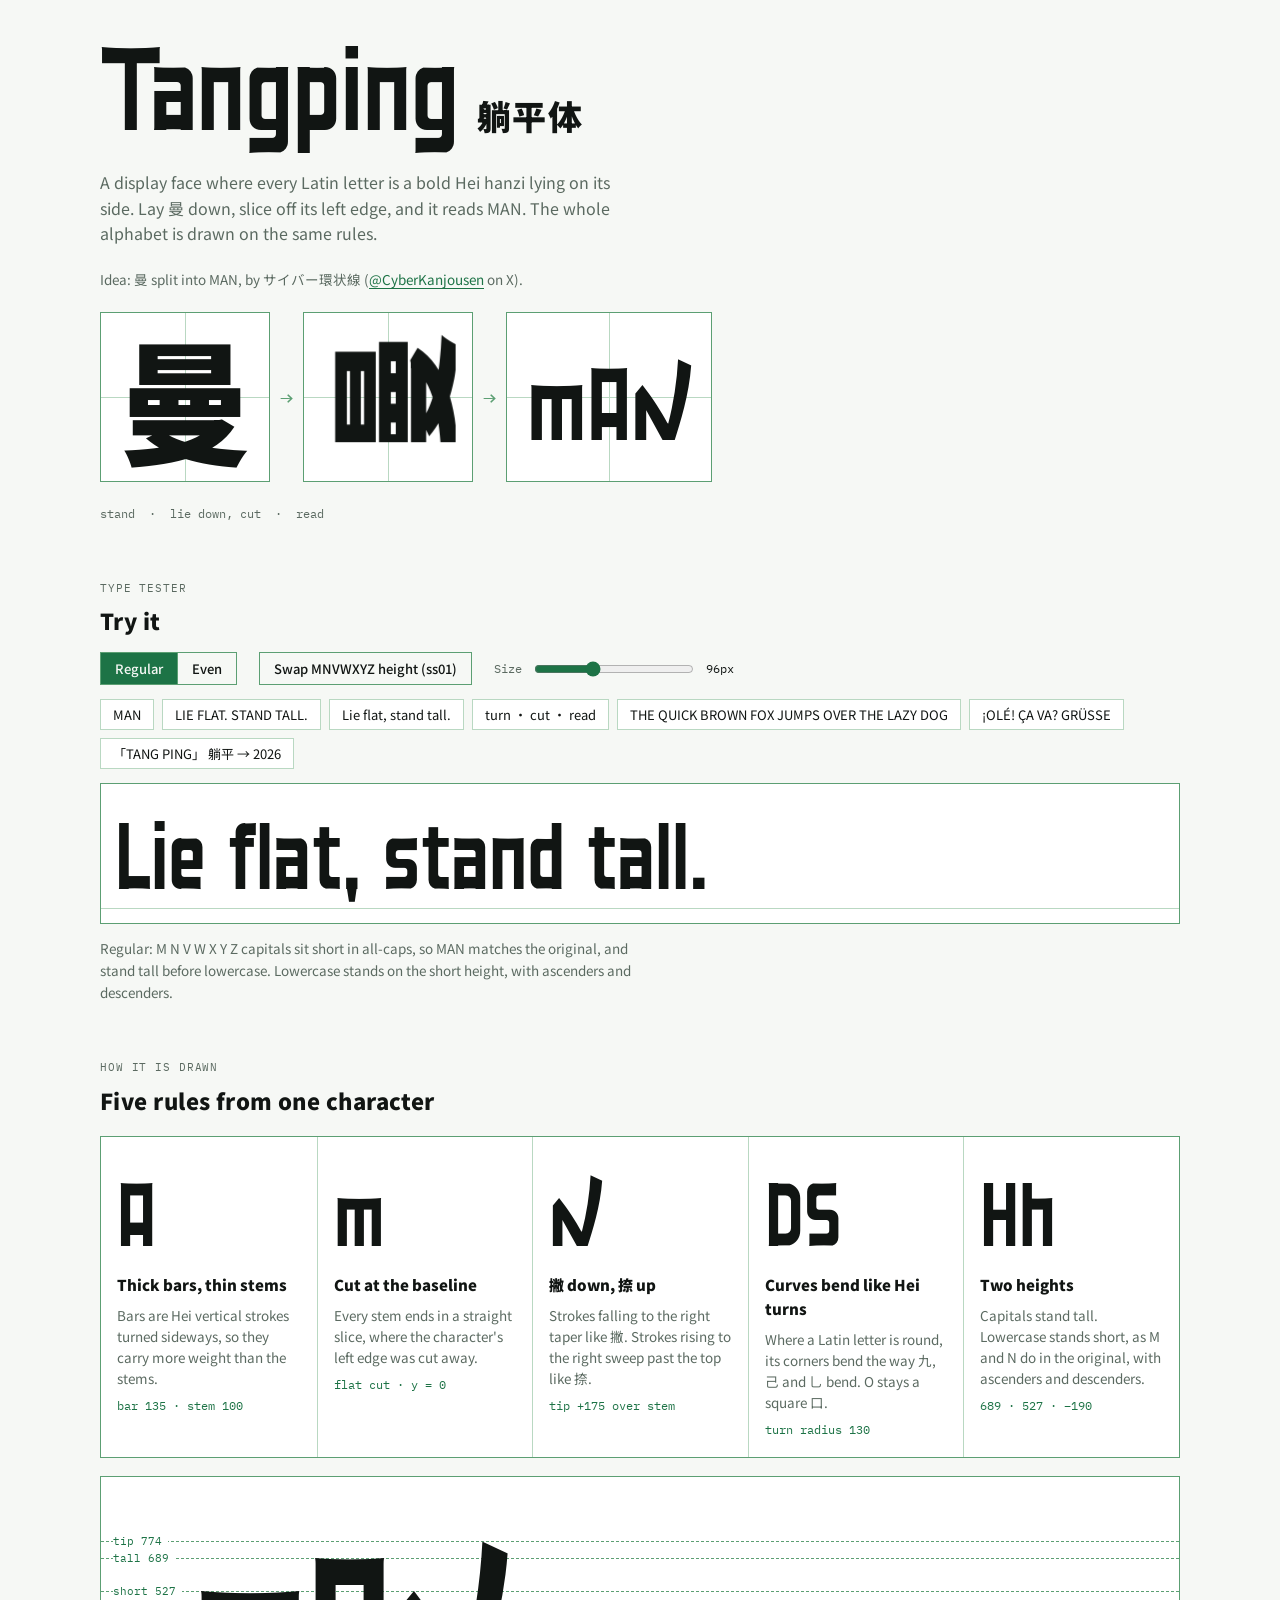
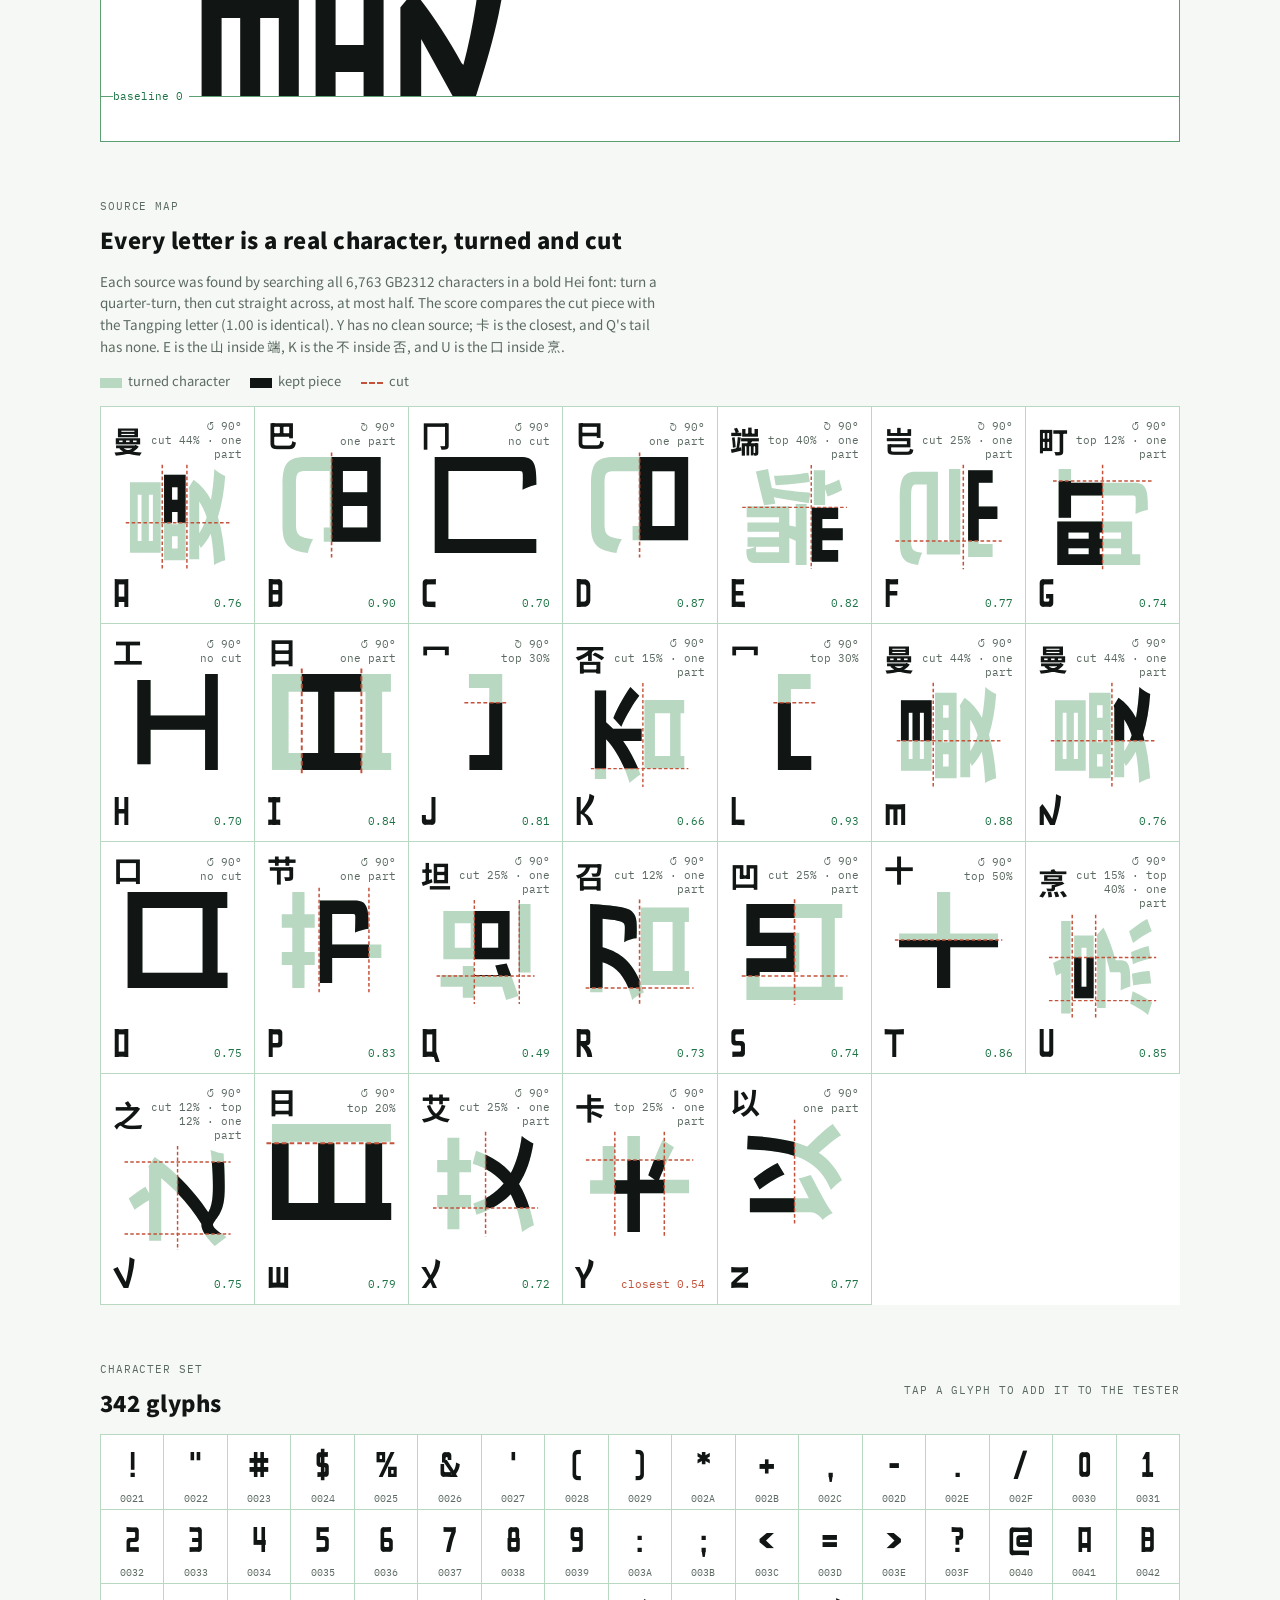
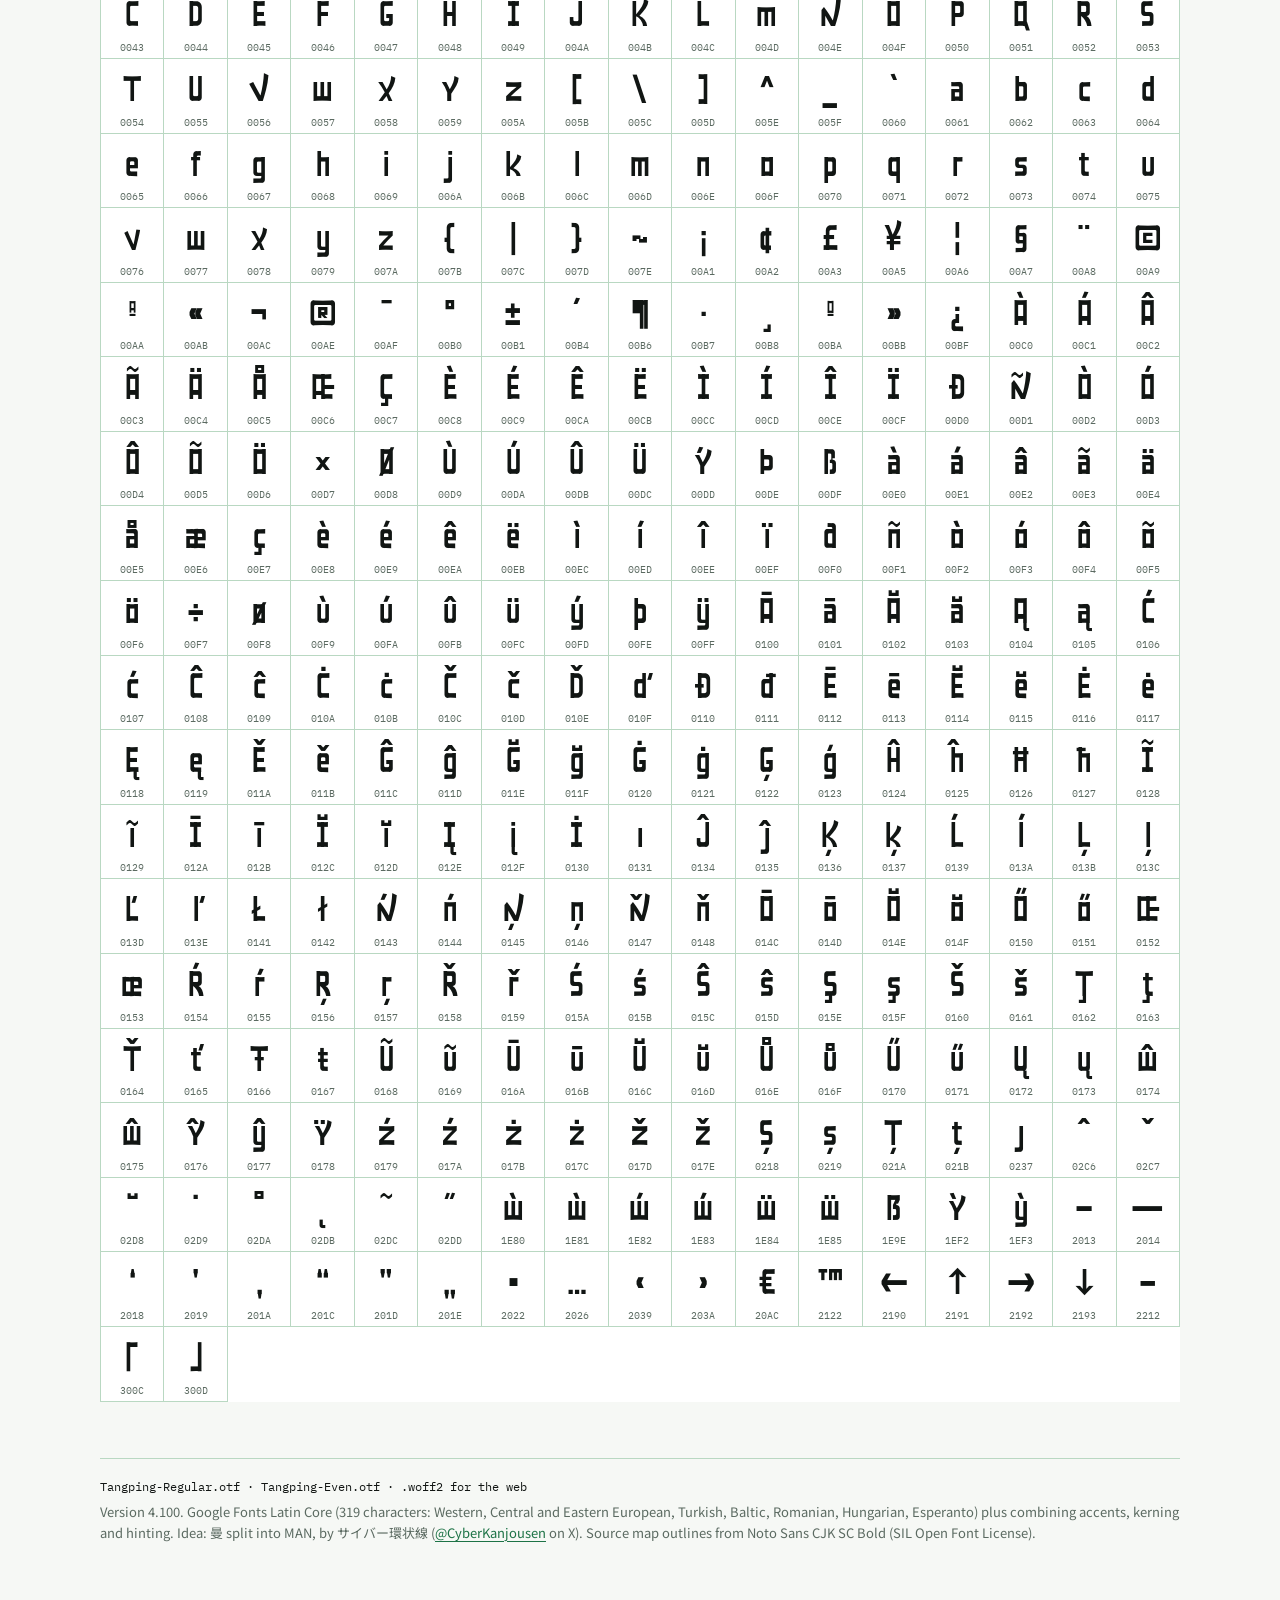
==== commit 3c44070f: "Tangping 4.100: fixes from an independent review - Accented letters on bases with Hei turns lost the" ====
--- a/docs/index.html
+++ b/docs/index.html
@@ -36,8 +36,8 @@
   --grid-strong: #4f9a6a; --accent: #74cf9b; --panel: #16221b; --cut: #f08a6c; color-scheme: dark;
 }
 
-@font-face { font-family: "Tangping Regular"; src: url([data-uri]) format("woff2"); font-display: block; }
-@font-face { font-family: "Tangping Even"; src: url([data-uri]) format("woff2"); font-display: block; }
+@font-face { font-family: "Tangping Regular"; src: url([data-uri]) format("woff2"); font-display: block; }
+@font-face { font-family: "Tangping Even"; src: url([data-uri]) format("woff2"); font-display: block; }
 
 body { background: var(--paper); color: var(--ink); font-family: var(--body); font-size: 15px; line-height: 1.6; }
 .wrap {
@@ -228,7 +228,7 @@
     <div class="stage">
       <textarea id="sample" rows="1" spellcheck="false" aria-label="Sample text">Lie flat, stand tall.</textarea>
     </div>
-    <p class="note" id="style-note">Regular: M N V W X Y Z capitals sit short, so MAN matches the original. Lowercase stands on the short height, with ascenders and descenders.</p>
+    <p class="note" id="style-note">Regular: M N V W X Y Z capitals sit short in all-caps, so MAN matches the original, and stand tall before lowercase. Lowercase stands on the short height, with ascenders and descenders.</p>
   </section>
 
   <section aria-labelledby="rules-h" style="display:grid;gap:18px">
@@ -299,7 +299,7 @@
 
   <footer>
     <span class="files">Tangping-Regular.otf · Tangping-Even.otf · .woff2 for the web</span>
-    <span>Version 4.000. Google Fonts Latin Core (319 characters: Western, Central and Eastern European, Turkish, Baltic, Romanian, Hungarian, Esperanto) plus combining accents, kerning and hinting. Idea: 曼 split into MAN, by サイバー環状線 (<a href="https://x.com/CyberKanjousen">@CyberKanjousen</a> on X). Source map outlines from Noto Sans CJK SC Bold (SIL Open Font License).</span>
+    <span>Version 4.100. Google Fonts Latin Core (319 characters: Western, Central and Eastern European, Turkish, Baltic, Romanian, Hungarian, Esperanto) plus combining accents, kerning and hinting. Idea: 曼 split into MAN, by サイバー環状線 (<a href="https://x.com/CyberKanjousen">@CyberKanjousen</a> on X). Source map outlines from Noto Sans CJK SC Bold (SIL Open Font License).</span>
   </footer>
 </div>
 
@@ -330,7 +330,7 @@
     root.style.setProperty('--display', (even ? '"Tangping Even"' : '"Tangping Regular"') + ', "Noto Sans SC", sans-serif');
     note.textContent = even
       ? 'Even: every capital is tall. Lowercase stands on the short height, with ascenders and descenders.'
-      : 'Regular: M N V W X Y Z capitals sit short, so MAN matches the original. Lowercase stands on the short height, with ascenders and descenders.';
+      : 'Regular: M N V W X Y Z capitals sit short in all-caps, so MAN matches the original, and stand tall before lowercase. Lowercase stands on the short height, with ascenders and descenders.';
     requestAnimationFrame(fit);
   }
 
@@ -371,7 +371,7 @@
 
 
   // source map
-  const SOURCES = [{"L": "A", "ch": "曼", "turn": "ccw", "cut": 44, "top": 0, "band": true, "w": 905, "h": 912, "full": "M564.0 858.0H658.0V717.0L674.0 750.0C710.0 711.0 741.0 667.0 768.0 616.0C785.0 709.0 795.0 809.0 800.0 912.0C827.0 894.0 875.0 874.0 905.0 867.0C894.0 721.0 874.0 579.0 836.0 455.0C873.0 339.0 895.0 208.0 905.0 67.0C875.0 52.0 827.0 24.0 802.0 0.0C796.0 103.0 786.0 202.0 770.0 292.0C727.0 214.0 673.0 149.0 604.0 102.0L558.0 178.0L564.0 200.0ZM0.0 796.0H292.0V127.0H0.0ZM324.0 867.0H529.0V55.0H324.0ZM180.0 683.0V245.0H218.0V683.0ZM74.0 683.0V245.0H110.0V683.0ZM658.0 308.0C686.0 350.0 710.0 400.0 729.0 458.0C709.0 517.0 686.0 569.0 658.0 611.0ZM400.0 292.0V174.0H453.0V292.0ZM400.0 525.0V408.0H453.0V525.0ZM400.0 755.0V640.0H453.0V755.0Z", "piece": "M529.0 510.7V55.0H324.0V510.7H400.0V408.0H453.0V510.7H529.0ZM400.0 292.0V174.0H453.0V292.0Z", "cuts": [["h", 510.7], ["v", 306.8], ["v", 541.2]], "score": 0.76}, {"L": "B", "ch": "巴", "turn": "cw", "cut": 0, "top": 0, "band": true, "w": 866, "h": 847, "full": "M866.0 0.0H211.0C41.0 0.0 0.0 57.0 0.0 252.0V604.0C0.0 777.0 56.0 825.0 224.0 847.0C231.0 812.0 252.0 757.0 270.0 726.0C144.0 710.0 119.0 691.0 119.0 592.0V249.0C119.0 138.0 132.0 124.0 211.0 124.0H416.0V623.0H364.0V748.0H866.0ZM533.0 433.0H748.0V623.0H533.0ZM533.0 312.0V124.0H748.0V312.0Z", "piece": "M866.0 0.0H433.0V748.0H866.0ZM533.0 433.0H748.0V623.0H533.0ZM533.0 312.0V124.0H748.0V312.0Z", "cuts": [["v", 433.0]], "score": 0.86}, {"L": "C", "ch": "冂", "turn": "ccw", "cut": 0, "top": 0, "band": false, "w": 880, "h": 831, "full": "M0.0 831.0H879.0V710.0H118.0V122.0H737.0C755.0 122.0 761.0 128.0 762.0 147.0C763.0 165.0 763.0 228.0 760.0 284.0C791.0 266.0 847.0 246.0 880.0 241.0C880.0 153.0 877.0 95.0 857.0 54.0C837.0 13.0 803.0 0.0 740.0 0.0H0.0Z", "piece": "M0.0 831.0H879.0V710.0H118.0V122.0H737.0C755.0 122.0 761.0 128.0 762.0 147.0C763.0 165.0 763.0 228.0 760.0 284.0C791.0 266.0 847.0 246.0 880.0 241.0C880.0 153.0 877.0 95.0 857.0 54.0C837.0 13.0 803.0 0.0 740.0 0.0H0.0Z", "cuts": [], "score": 0.66}, {"L": "D", "ch": "巳", "turn": "cw", "cut": 0, "top": 0, "band": true, "w": 853, "h": 843, "full": "M853.0 0.0H210.0C41.0 0.0 0.0 57.0 0.0 251.0V600.0C0.0 773.0 56.0 820.0 224.0 843.0C230.0 807.0 252.0 753.0 271.0 722.0C144.0 705.0 119.0 688.0 119.0 589.0V249.0C119.0 139.0 130.0 125.0 209.0 125.0H420.0V606.0H365.0V730.0H853.0ZM538.0 606.0V125.0H735.0V606.0Z", "piece": "M853.0 0.0H426.5V730.0H853.0ZM538.0 606.0V125.0H735.0V606.0Z", "cuts": [["v", 426.5]], "score": 0.77}, {"L": "E", "ch": "端", "turn": "cw", "cut": 0, "top": 40, "band": true, "w": 938, "h": 934, "full": "M418.0 363.0H3.0V470.0H318.0V521.0H10.0V611.0H318.0V665.0H11.0V756.0H85.0C60.0 768.0 25.0 778.0 0.0 781.0C0.0 824.0 2.0 857.0 17.0 883.0C33.0 909.0 59.0 915.0 103.0 915.0H418.0V672.0L480.0 697.0V934.0H586.0V341.0H480.0V562.0L418.0 550.0ZM893.0 376.0H636.0V903.0H893.0V788.0H739.0V692.0H938.0V577.0H739.0V486.0H893.0ZM623.0 230.0C510.0 223.0 352.0 205.0 248.0 185.0C233.0 116.0 220.0 51.0 211.0 0.0L93.0 25.0C115.0 120.0 143.0 239.0 172.0 352.0L282.0 339.0L268.0 274.0C366.0 294.0 497.0 316.0 608.0 331.0ZM903.0 103.0C861.0 124.0 806.0 147.0 766.0 159.0V12.0H656.0V350.0H766.0V195.0L790.0 267.0C830.0 255.0 888.0 229.0 932.0 204.0ZM602.0 36.0C497.0 52.0 360.0 66.0 269.0 66.0L285.0 159.0C377.0 157.0 511.0 142.0 618.0 125.0ZM318.0 756.0V810.0H104.0C96.0 810.0 93.0 808.0 93.0 800.0L94.0 756.0Z", "piece": "M893.0 376.0H636.0V903.0H893.0V788.0H739.0V692.0H938.0V577.0H739.0V486.0H893.0Z", "cuts": [["h", 373.6], ["v", 631.3]], "score": 0.84}, {"L": "F", "ch": "岂", "turn": "cw", "cut": 25, "top": 0, "band": true, "w": 900, "h": 885, "full": "M352.0 25.0H151.0C30.0 25.0 0.0 85.0 0.0 289.0V657.0C0.0 823.0 32.0 865.0 170.0 885.0C175.0 851.0 191.0 801.0 208.0 772.0C119.0 761.0 104.0 746.0 104.0 652.0V286.0C104.0 165.0 112.0 144.0 154.0 144.0H249.0V788.0H558.0V0.0H454.0V669.0H352.0ZM856.0 11.0H630.0V812.0H856.0V691.0H728.0V461.0H900.0V345.0H728.0V126.0H856.0Z", "piece": "M856.0 11.0H630.0V663.8H728.0V461.0H900.0V345.0H728.0V126.0H856.0Z", "cuts": [["h", 663.8], ["v", 585.9]], "score": 0.77}, {"L": "G", "ch": "町", "turn": "ccw", "cut": 0, "top": 12, "band": true, "w": 855, "h": 906, "full": "M0.0 906.0H783.0V805.0H707.0V495.0H0.0ZM13.0 459.0H130.0V249.0H717.0C735.0 249.0 740.0 256.0 740.0 276.0C741.0 295.0 741.0 366.0 738.0 425.0C769.0 408.0 822.0 390.0 855.0 386.0C855.0 293.0 853.0 229.0 834.0 186.0C816.0 144.0 783.0 130.0 719.0 130.0H130.0V0.0H13.0ZM400.0 599.0H602.0V658.0H400.0ZM602.0 805.0H400.0V747.0H602.0ZM297.0 599.0V658.0H105.0V599.0ZM105.0 805.0V747.0H297.0V805.0Z", "piece": "M0.0 906.0H427.5V805.0H400.0V747.0H427.5V658.0H400.0V599.0H427.5V495.0H0.0ZM13.0 459.0H130.0V249.0H427.5V130.0H130.0V113.2H13.0ZM297.0 599.0V658.0H105.0V599.0ZM105.0 805.0V747.0H297.0V805.0Z", "cuts": [["h", 113.2], ["v", 427.5]], "score": 0.7}, {"L": "H", "ch": "工", "turn": "ccw", "cut": 0, "top": 0, "band": false, "w": 766, "h": 914, "full": "M645.0 914.0H766.0V0.0H645.0V394.0H126.0V56.0H0.0V859.0H126.0V531.0H645.0Z", "piece": "M645.0 914.0H766.0V0.0H645.0V394.0H126.0V56.0H0.0V859.0H126.0V531.0H645.0Z", "cuts": [], "score": 0.7}, {"L": "I", "ch": "日", "turn": "ccw", "cut": 0, "top": 0, "band": true, "w": 867, "h": 698, "full": "M0.0 698.0H867.0V575.0H801.0V129.0H865.0V0.0H0.0ZM454.0 575.0V129.0H680.0V575.0ZM336.0 575.0H121.0V129.0H336.0Z", "piece": "M454.0 575.0V129.0H650.2V0.0H216.8V129.0H336.0V575.0H216.8V698.0H650.2V575.0Z", "cuts": [["v", 216.8], ["v", 650.2]], "score": 0.84}, {"L": "J", "ch": "冖", "turn": "cw", "cut": 0, "top": 30, "band": false, "w": 295, "h": 850, "full": "M295.0 0.0H0.0V125.0H180.0V718.0H5.0V850.0H295.0Z", "piece": "M295.0 255.0H180.0V718.0H5.0V850.0H295.0V255.0Z", "cuts": [["h", 255.0]], "score": 0.8}, {"L": "K", "ch": "否", "turn": "ccw", "cut": 15, "top": 0, "band": true, "w": 889, "h": 954, "full": "M493.0 810.0H889.0V686.0H852.0V260.0H888.0V129.0H493.0ZM0.0 914.0H112.0V519.0C216.0 630.0 298.0 791.0 346.0 954.0C371.0 928.0 426.0 887.0 454.0 869.0C412.0 755.0 354.0 639.0 281.0 537.0H465.0V415.0H181.0C159.0 392.0 136.0 370.0 112.0 350.0V34.0H0.0ZM748.0 686.0H597.0V260.0H748.0ZM263.0 394.0C310.0 288.0 386.0 158.0 442.0 87.0L353.0 0.0C300.0 73.0 228.0 201.0 184.0 307.0Z", "piece": "M0.0 810.9H112.0V519.0C185.2 597.1 247.5 700.0 294.7 810.9H431.3C391.9 716.1 341.6 621.7 281.0 537.0H465.0V415.0H181.0C159.0 392.0 136.0 370.0 112.0 350.0V34.0H0.0V810.9ZM263.0 394.0C310.0 288.0 386.0 158.0 442.0 87.0L353.0 0.0C300.0 73.0 228.0 201.0 184.0 307.0Z", "cuts": [["h", 810.9], ["v", 477.4]], "score": 0.67}, {"L": "L", "ch": "冖", "turn": "ccw", "cut": 0, "top": 30, "band": false, "w": 295, "h": 850, "full": "M0.0 850.0H295.0V725.0H115.0V132.0H290.0V0.0H0.0Z", "piece": "M0.0 850.0H295.0V725.0H115.0V255.0H0.0Z", "cuts": [["h", 255.0]], "score": 0.93}, {"L": "M", "ch": "曼", "turn": "ccw", "cut": 44, "top": 0, "band": true, "w": 905, "h": 912, "full": "M564.0 858.0H658.0V717.0L674.0 750.0C710.0 711.0 741.0 667.0 768.0 616.0C785.0 709.0 795.0 809.0 800.0 912.0C827.0 894.0 875.0 874.0 905.0 867.0C894.0 721.0 874.0 579.0 836.0 455.0C873.0 339.0 895.0 208.0 905.0 67.0C875.0 52.0 827.0 24.0 802.0 0.0C796.0 103.0 786.0 202.0 770.0 292.0C727.0 214.0 673.0 149.0 604.0 102.0L558.0 178.0L564.0 200.0ZM0.0 796.0H292.0V127.0H0.0ZM324.0 867.0H529.0V55.0H324.0ZM180.0 683.0V245.0H218.0V683.0ZM74.0 683.0V245.0H110.0V683.0ZM658.0 308.0C686.0 350.0 710.0 400.0 729.0 458.0C709.0 517.0 686.0 569.0 658.0 611.0ZM400.0 292.0V174.0H453.0V292.0ZM400.0 525.0V408.0H453.0V525.0ZM400.0 755.0V640.0H453.0V755.0Z", "piece": "M0.0 510.7H74.0V245.0H110.0V510.7H180.0V245.0H218.0V510.7H292.0V127.0H0.0V510.7Z", "cuts": [["h", 510.7], ["v", 306.8]], "score": 0.88}, {"L": "N", "ch": "曼", "turn": "ccw", "cut": 44, "top": 0, "band": true, "w": 905, "h": 912, "full": "M564.0 858.0H658.0V717.0L674.0 750.0C710.0 711.0 741.0 667.0 768.0 616.0C785.0 709.0 795.0 809.0 800.0 912.0C827.0 894.0 875.0 874.0 905.0 867.0C894.0 721.0 874.0 579.0 836.0 455.0C873.0 339.0 895.0 208.0 905.0 67.0C875.0 52.0 827.0 24.0 802.0 0.0C796.0 103.0 786.0 202.0 770.0 292.0C727.0 214.0 673.0 149.0 604.0 102.0L558.0 178.0L564.0 200.0ZM0.0 796.0H292.0V127.0H0.0ZM324.0 867.0H529.0V55.0H324.0ZM180.0 683.0V245.0H218.0V683.0ZM74.0 683.0V245.0H110.0V683.0ZM658.0 308.0C686.0 350.0 710.0 400.0 729.0 458.0C709.0 517.0 686.0 569.0 658.0 611.0ZM400.0 292.0V174.0H453.0V292.0ZM400.0 525.0V408.0H453.0V525.0ZM400.0 755.0V640.0H453.0V755.0Z", "piece": "M658.0 308.0C686.0 350.0 710.0 400.0 729.0 458.0C722.8 476.3 716.3 493.9 709.5 510.7H851.6C846.8 491.8 841.6 473.2 836.0 455.0C873.0 339.0 895.0 208.0 905.0 67.0C875.0 52.0 827.0 24.0 802.0 0.0C796.0 103.0 786.0 202.0 770.0 292.0C727.0 214.0 673.0 149.0 604.0 102.0L558.0 178.0L564.0 200.0V510.7H658.0Z", "cuts": [["h", 510.7], ["v", 541.2]], "score": 0.76}, {"L": "O", "ch": "口", "turn": "ccw", "cut": 0, "top": 0, "band": false, "w": 822, "h": 790, "full": "M0.0 790.0H822.0V665.0H740.0V131.0H820.0V0.0H0.0ZM617.0 665.0H122.0V131.0H617.0Z", "piece": "M0.0 790.0H822.0V665.0H740.0V131.0H820.0V0.0H0.0ZM617.0 665.0H122.0V131.0H617.0Z", "cuts": [], "score": 0.75}, {"L": "P", "ch": "节", "turn": "ccw", "cut": 0, "top": 0, "band": true, "w": 937, "h": 903, "full": "M358.0 857.0H474.0V621.0H937.0V493.0H474.0V206.0H674.0C688.0 206.0 691.0 212.0 692.0 231.0C692.0 250.0 692.0 322.0 689.0 380.0C725.0 364.0 779.0 349.0 816.0 345.0C816.0 252.0 816.0 186.0 797.0 140.0C778.0 92.0 741.0 80.0 677.0 80.0H358.0ZM0.0 336.0H99.0V564.0H0.0V687.0H99.0V903.0H214.0V687.0H310.0V564.0H214.0V336.0H310.0V209.0H214.0V0.0H99.0V209.0H0.0Z", "piece": "M358.0 857.0H474.0V621.0H819.9V493.0H474.0V206.0H674.0C688.0 206.0 691.0 212.0 692.0 231.0C692.0 250.0 692.0 322.0 689.0 380.0C725.0 364.0 779.0 349.0 816.0 345.0C816.0 252.0 816.0 186.0 797.0 140.0C778.0 92.0 741.0 80.0 677.0 80.0H358.0Z", "cuts": [["v", 351.4], ["v", 819.9]], "score": 0.82}, {"L": "Q", "ch": "坦", "turn": "ccw", "cut": 25, "top": 0, "band": true, "w": 888, "h": 948, "full": "M27.0 546.0H681.0V68.0H27.0ZM647.0 948.0 769.0 908.0C736.0 815.0 694.0 697.0 652.0 588.0L540.0 608.0L571.0 702.0H332.0V613.0H219.0V702.0H0.0V816.0H219.0V926.0H332.0V816.0H608.0C623.0 865.0 637.0 911.0 647.0 948.0ZM773.0 677.0H888.0V0.0H773.0ZM408.0 190.0H569.0V431.0H408.0ZM140.0 431.0V190.0H297.0V431.0Z", "piece": "M333.0 68.0V546.0H681.0V68.0H333.0ZM408.0 190.0H569.0V431.0H408.0ZM333.0 711.0H698.2C683.1 669.9 667.5 628.3 652.0 588.0L540.0 608.0L571.0 702.0H333.0ZM773.0 677.0H777.0V0.0H773.0Z", "cuts": [["h", 711.0], ["v", 333.0], ["v", 777.0]], "score": 0.49}, {"L": "R", "ch": "召", "turn": "ccw", "cut": 12, "top": 0, "band": true, "w": 883, "h": 857, "full": "M0.0 788.0H111.0V520.0C216.0 553.0 318.0 625.0 376.0 857.0C402.0 831.0 450.0 800.0 480.0 789.0C473.0 765.0 466.0 743.0 458.0 722.0H883.0V599.0H844.0V161.0H882.0V32.0H452.0V705.0C371.0 497.0 246.0 422.0 111.0 385.0V131.0C229.0 141.0 283.0 153.0 298.0 170.0C308.0 181.0 310.0 192.0 310.0 211.0C310.0 234.0 309.0 287.0 304.0 341.0C335.0 321.0 382.0 306.0 415.0 305.0C418.0 246.0 417.0 188.0 414.0 155.0C410.0 118.0 401.0 91.0 374.0 66.0C340.0 34.0 251.0 18.0 47.0 3.0C33.0 1.0 0.0 0.0 0.0 0.0ZM736.0 599.0H560.0V161.0H736.0Z", "piece": "M0.0 749.9H111.0V520.0C197.7 547.3 282.4 601.1 342.0 749.9H441.5V679.3C360.4 490.7 240.3 420.4 111.0 385.0V131.0C229.0 141.0 283.0 153.0 298.0 170.0C308.0 181.0 310.0 192.0 310.0 211.0C310.0 234.0 309.0 287.0 304.0 341.0C335.0 321.0 382.0 306.0 415.0 305.0C418.0 246.0 417.0 188.0 414.0 155.0C410.0 118.0 401.0 91.0 374.0 66.0C340.0 34.0 251.0 18.0 47.0 3.0C33.0 1.0 0.0 0.0 0.0 0.0V749.9Z", "cuts": [["h", 749.9], ["v", 441.5]], "score": 0.73}, {"L": "S", "ch": "凹", "turn": "ccw", "cut": 25, "top": 0, "band": true, "w": 826, "h": 823, "full": "M0.0 360.0H342.0V466.0H0.0V823.0H826.0V710.0H758.0V120.0H822.0V0.0H0.0ZM454.0 584.0V247.0H114.0V120.0H645.0V710.0H114.0V584.0H454.0Z", "piece": "M0.0 360.0H342.0V466.0H0.0V617.2H114.0V584.0H413.0V247.0H114.0V120.0H413.0V0.0H0.0Z", "cuts": [["h", 617.2], ["v", 413.0]], "score": 0.73}, {"L": "T", "ch": "十", "turn": "ccw", "cut": 0, "top": 50, "band": false, "w": 939, "h": 911, "full": "M0.0 524.0H360.0V911.0H485.0V524.0H939.0V393.0H485.0V0.0H360.0V393.0H0.0Z", "piece": "M0.0 524.0H360.0V911.0H485.0V524.0H939.0V455.5H0.0Z", "cuts": [["h", 455.5]], "score": 0.85}, {"L": "U", "ch": "烹", "turn": "ccw", "cut": 15, "top": 40, "band": true, "w": 949, "h": 921, "full": "M202.0 760.0H389.0V159.0H202.0ZM545.0 510.0H632.0C645.0 510.0 649.0 515.0 649.0 534.0C650.0 552.0 650.0 627.0 648.0 687.0C674.0 672.0 712.0 655.0 741.0 648.0C741.0 562.0 741.0 500.0 728.0 455.0C714.0 409.0 690.0 396.0 637.0 396.0H600.0C570.0 285.0 529.0 171.0 483.0 81.0L417.0 155.0L422.0 180.0V855.0H504.0V356.0C520.0 406.0 535.0 461.0 545.0 510.0ZM28.0 544.0C43.0 536.0 60.0 528.0 77.0 521.0V906.0H168.0V18.0H77.0V385.0C52.0 394.0 24.0 409.0 0.0 423.0ZM767.0 231.0C822.0 187.0 898.0 137.0 946.0 117.0L903.0 0.0C854.0 23.0 782.0 76.0 729.0 121.0ZM740.0 813.0C800.0 841.0 870.0 886.0 910.0 921.0L949.0 801.0C899.0 765.0 826.0 722.0 763.0 694.0ZM766.0 433.0C822.0 411.0 893.0 388.0 937.0 382.0L916.0 260.0C871.0 269.0 801.0 295.0 748.0 320.0ZM768.0 637.0C824.0 626.0 897.0 618.0 941.0 618.0L926.0 499.0C883.0 500.0 811.0 511.0 756.0 525.0ZM272.0 649.0V277.0H320.0V649.0Z", "piece": "M202.0 760.0H389.0V368.4H320.0V649.0H272.0V368.4H202.0Z", "cuts": [["h", 782.9], ["h", 368.4], ["v", 183.2], ["v", 408.1]], "score": 0.84}, {"L": "V", "ch": "之", "turn": "ccw", "cut": 12, "top": 12, "band": true, "w": 949, "h": 931, "full": "M705.0 723.0C705.0 780.0 759.0 859.0 836.0 931.0L949.0 844.0C885.0 803.0 818.0 758.0 818.0 726.0C818.0 705.0 851.0 671.0 878.0 628.0C919.0 559.0 932.0 480.0 932.0 356.0C932.0 256.0 926.0 105.0 921.0 34.0C889.0 32.0 826.0 12.0 794.0 0.0C808.0 96.0 817.0 249.0 817.0 351.0C817.0 457.0 810.0 541.0 772.0 604.0C639.0 402.0 440.0 194.0 252.0 68.0L192.0 160.0L198.0 183.0V419.0L163.0 357.0C120.0 381.0 50.0 433.0 0.0 471.0L58.0 579.0C100.0 550.0 155.0 512.0 198.0 488.0V880.0H316.0V274.0C452.0 382.0 606.0 553.0 706.0 717.0Z", "piece": "M705.0 723.0C705.0 749.7 716.9 781.2 737.4 814.6H904.3C857.2 782.5 818.0 750.5 818.0 726.0C818.0 705.0 851.0 671.0 878.0 628.0C919.0 559.0 932.0 480.0 932.0 356.0C932.0 286.1 929.1 191.4 925.6 116.4H806.6C813.2 196.3 817.0 284.5 817.0 351.0C817.0 457.0 810.0 541.0 772.0 604.0C691.4 481.5 586.5 356.9 474.5 249.6V420.2C561.0 510.6 643.9 615.2 706.0 717.0Z", "cuts": [["h", 814.6], ["h", 116.4], ["v", 474.5]], "score": 0.75}, {"L": "W", "ch": "日", "turn": "ccw", "cut": 0, "top": 20, "band": false, "w": 867, "h": 698, "full": "M0.0 698.0H867.0V575.0H801.0V129.0H865.0V0.0H0.0ZM454.0 575.0V129.0H680.0V575.0ZM336.0 575.0H121.0V129.0H336.0Z", "piece": "M0.0 698.0H867.0V575.0H801.0V139.6H680.0V575.0H454.0V139.6H336.0V575.0H121.0V139.6H0.0Z", "cuts": [["h", 139.6]], "score": 0.79}, {"L": "X", "ch": "艾", "turn": "ccw", "cut": 25, "top": 0, "band": true, "w": 937, "h": 929, "full": "M350.0 654.0 380.0 763.0C516.0 715.0 626.0 651.0 712.0 563.0C765.0 663.0 800.0 784.0 822.0 929.0C851.0 907.0 907.0 875.0 937.0 863.0C905.0 706.0 859.0 574.0 792.0 464.0C860.0 362.0 905.0 234.0 931.0 73.0C898.0 57.0 846.0 25.0 819.0 0.0C800.0 144.0 765.0 262.0 713.0 358.0C628.0 263.0 519.0 192.0 376.0 143.0L344.0 269.0C473.0 308.0 570.0 371.0 644.0 460.0C568.0 551.0 471.0 613.0 350.0 654.0ZM0.0 351.0H99.0V572.0H0.0V691.0H99.0V902.0H215.0V691.0H328.0V572.0H215.0V351.0H328.0V232.0H215.0V17.0H99.0V232.0H0.0Z", "piece": "M468.5 696.8H531.7C600.7 659.6 660.6 615.6 712.0 563.0C733.7 604.0 752.4 648.5 768.4 696.8H894.7C867.5 610.1 833.9 532.7 792.0 464.0C860.0 362.0 905.0 234.0 931.0 73.0C898.0 57.0 846.0 25.0 819.0 0.0C800.0 144.0 765.0 262.0 713.0 358.0C647.4 284.6 567.4 225.6 468.5 179.9V319.1C538.3 355.5 596.0 402.3 644.0 460.0C594.6 519.1 536.4 566.0 468.5 602.8Z", "cuts": [["h", 696.8], ["v", 468.5]], "score": 0.72}, {"L": "Y", "ch": "卡", "turn": "ccw", "cut": 0, "top": 25, "band": true, "w": 939, "h": 911, "full": "M0.0 548.0H354.0V911.0H473.0V543.0H939.0V415.0H654.0C697.0 313.0 759.0 174.0 796.0 106.0L688.0 38.0C650.0 117.0 589.0 274.0 552.0 373.0L614.0 415.0H473.0V0.0H354.0V421.0H234.0V96.0H119.0V421.0H0.0Z", "piece": "M354.0 227.8V421.0H234.8V548.0H354.0V911.0H473.0V543.0H704.2V415.0H654.0C669.1 379.3 686.4 339.1 704.2 298.9V227.8H607.8C587.3 279.7 567.5 331.4 552.0 373.0L614.0 415.0H473.0V227.8H354.0Z", "cuts": [["h", 227.8], ["v", 234.8], ["v", 704.2]], "score": 0.55}, {"L": "Z", "ch": "以", "turn": "ccw", "cut": 0, "top": 0, "band": true, "w": 901, "h": 912, "full": "M0.0 240.0C424.0 255.0 673.0 326.0 796.0 627.0C821.0 599.0 876.0 551.0 901.0 535.0C845.0 420.0 773.0 336.0 681.0 274.0C754.0 207.0 835.0 140.0 892.0 106.0L813.0 0.0C745.0 45.0 650.0 136.0 571.0 214.0C425.0 151.0 240.0 123.0 6.0 111.0ZM814.0 846.0C786.0 817.0 756.0 771.0 604.0 485.0C577.0 495.0 525.0 510.0 490.0 516.0L586.0 706.0H26.0V838.0H603.0C657.0 838.0 699.0 884.0 718.0 912.0C738.0 891.0 786.0 857.0 814.0 846.0ZM117.0 623.0C189.0 567.0 291.0 505.0 355.0 480.0L289.0 370.0C225.0 400.0 131.0 462.0 61.0 520.0Z", "piece": "M0.0 240.0C180.7 246.4 329.6 263.0 450.5 303.1V172.0C326.6 137.7 179.8 119.9 6.0 111.0ZM450.5 838.0V706.0H26.0V838.0H450.5ZM117.0 623.0C189.0 567.0 291.0 505.0 355.0 480.0L289.0 370.0C225.0 400.0 131.0 462.0 61.0 520.0Z", "cuts": [["v", 450.5]], "score": 0.77}];
+  const SOURCES = [{"L": "A", "ch": "曼", "turn": "ccw", "cut": 44, "top": 0, "band": true, "w": 905, "h": 912, "full": "M564.0 858.0H658.0V717.0L674.0 750.0C710.0 711.0 741.0 667.0 768.0 616.0C785.0 709.0 795.0 809.0 800.0 912.0C827.0 894.0 875.0 874.0 905.0 867.0C894.0 721.0 874.0 579.0 836.0 455.0C873.0 339.0 895.0 208.0 905.0 67.0C875.0 52.0 827.0 24.0 802.0 0.0C796.0 103.0 786.0 202.0 770.0 292.0C727.0 214.0 673.0 149.0 604.0 102.0L558.0 178.0L564.0 200.0ZM0.0 796.0H292.0V127.0H0.0ZM324.0 867.0H529.0V55.0H324.0ZM180.0 683.0V245.0H218.0V683.0ZM74.0 683.0V245.0H110.0V683.0ZM658.0 308.0C686.0 350.0 710.0 400.0 729.0 458.0C709.0 517.0 686.0 569.0 658.0 611.0ZM400.0 292.0V174.0H453.0V292.0ZM400.0 525.0V408.0H453.0V525.0ZM400.0 755.0V640.0H453.0V755.0Z", "piece": "M529.0 510.7V55.0H324.0V510.7H400.0V408.0H453.0V510.7H529.0ZM400.0 292.0V174.0H453.0V292.0Z", "cuts": [["h", 510.7], ["v", 306.8], ["v", 541.2]], "score": 0.76}, {"L": "B", "ch": "巴", "turn": "cw", "cut": 0, "top": 0, "band": true, "w": 866, "h": 847, "full": "M866.0 0.0H211.0C41.0 0.0 0.0 57.0 0.0 252.0V604.0C0.0 777.0 56.0 825.0 224.0 847.0C231.0 812.0 252.0 757.0 270.0 726.0C144.0 710.0 119.0 691.0 119.0 592.0V249.0C119.0 138.0 132.0 124.0 211.0 124.0H416.0V623.0H364.0V748.0H866.0ZM533.0 433.0H748.0V623.0H533.0ZM533.0 312.0V124.0H748.0V312.0Z", "piece": "M866.0 0.0H433.0V748.0H866.0ZM533.0 433.0H748.0V623.0H533.0ZM533.0 312.0V124.0H748.0V312.0Z", "cuts": [["v", 433.0]], "score": 0.9}, {"L": "C", "ch": "冂", "turn": "ccw", "cut": 0, "top": 0, "band": false, "w": 880, "h": 831, "full": "M0.0 831.0H879.0V710.0H118.0V122.0H737.0C755.0 122.0 761.0 128.0 762.0 147.0C763.0 165.0 763.0 228.0 760.0 284.0C791.0 266.0 847.0 246.0 880.0 241.0C880.0 153.0 877.0 95.0 857.0 54.0C837.0 13.0 803.0 0.0 740.0 0.0H0.0Z", "piece": "M0.0 831.0H879.0V710.0H118.0V122.0H737.0C755.0 122.0 761.0 128.0 762.0 147.0C763.0 165.0 763.0 228.0 760.0 284.0C791.0 266.0 847.0 246.0 880.0 241.0C880.0 153.0 877.0 95.0 857.0 54.0C837.0 13.0 803.0 0.0 740.0 0.0H0.0Z", "cuts": [], "score": 0.7}, {"L": "D", "ch": "巳", "turn": "cw", "cut": 0, "top": 0, "band": true, "w": 853, "h": 843, "full": "M853.0 0.0H210.0C41.0 0.0 0.0 57.0 0.0 251.0V600.0C0.0 773.0 56.0 820.0 224.0 843.0C230.0 807.0 252.0 753.0 271.0 722.0C144.0 705.0 119.0 688.0 119.0 589.0V249.0C119.0 139.0 130.0 125.0 209.0 125.0H420.0V606.0H365.0V730.0H853.0ZM538.0 606.0V125.0H735.0V606.0Z", "piece": "M853.0 0.0H426.5V730.0H853.0ZM538.0 606.0V125.0H735.0V606.0Z", "cuts": [["v", 426.5]], "score": 0.87}, {"L": "E", "ch": "端", "turn": "cw", "cut": 0, "top": 40, "band": true, "w": 938, "h": 934, "full": "M418.0 363.0H3.0V470.0H318.0V521.0H10.0V611.0H318.0V665.0H11.0V756.0H85.0C60.0 768.0 25.0 778.0 0.0 781.0C0.0 824.0 2.0 857.0 17.0 883.0C33.0 909.0 59.0 915.0 103.0 915.0H418.0V672.0L480.0 697.0V934.0H586.0V341.0H480.0V562.0L418.0 550.0ZM893.0 376.0H636.0V903.0H893.0V788.0H739.0V692.0H938.0V577.0H739.0V486.0H893.0ZM623.0 230.0C510.0 223.0 352.0 205.0 248.0 185.0C233.0 116.0 220.0 51.0 211.0 0.0L93.0 25.0C115.0 120.0 143.0 239.0 172.0 352.0L282.0 339.0L268.0 274.0C366.0 294.0 497.0 316.0 608.0 331.0ZM903.0 103.0C861.0 124.0 806.0 147.0 766.0 159.0V12.0H656.0V350.0H766.0V195.0L790.0 267.0C830.0 255.0 888.0 229.0 932.0 204.0ZM602.0 36.0C497.0 52.0 360.0 66.0 269.0 66.0L285.0 159.0C377.0 157.0 511.0 142.0 618.0 125.0ZM318.0 756.0V810.0H104.0C96.0 810.0 93.0 808.0 93.0 800.0L94.0 756.0Z", "piece": "M893.0 376.0H636.0V903.0H893.0V788.0H739.0V692.0H938.0V577.0H739.0V486.0H893.0Z", "cuts": [["h", 373.6], ["v", 631.3]], "score": 0.82}, {"L": "F", "ch": "岂", "turn": "cw", "cut": 25, "top": 0, "band": true, "w": 900, "h": 885, "full": "M352.0 25.0H151.0C30.0 25.0 0.0 85.0 0.0 289.0V657.0C0.0 823.0 32.0 865.0 170.0 885.0C175.0 851.0 191.0 801.0 208.0 772.0C119.0 761.0 104.0 746.0 104.0 652.0V286.0C104.0 165.0 112.0 144.0 154.0 144.0H249.0V788.0H558.0V0.0H454.0V669.0H352.0ZM856.0 11.0H630.0V812.0H856.0V691.0H728.0V461.0H900.0V345.0H728.0V126.0H856.0Z", "piece": "M856.0 11.0H630.0V663.8H728.0V461.0H900.0V345.0H728.0V126.0H856.0Z", "cuts": [["h", 663.8], ["v", 585.9]], "score": 0.77}, {"L": "G", "ch": "町", "turn": "ccw", "cut": 0, "top": 12, "band": true, "w": 855, "h": 906, "full": "M0.0 906.0H783.0V805.0H707.0V495.0H0.0ZM13.0 459.0H130.0V249.0H717.0C735.0 249.0 740.0 256.0 740.0 276.0C741.0 295.0 741.0 366.0 738.0 425.0C769.0 408.0 822.0 390.0 855.0 386.0C855.0 293.0 853.0 229.0 834.0 186.0C816.0 144.0 783.0 130.0 719.0 130.0H130.0V0.0H13.0ZM400.0 599.0H602.0V658.0H400.0ZM602.0 805.0H400.0V747.0H602.0ZM297.0 599.0V658.0H105.0V599.0ZM105.0 805.0V747.0H297.0V805.0Z", "piece": "M0.0 906.0H427.5V805.0H400.0V747.0H427.5V658.0H400.0V599.0H427.5V495.0H0.0ZM13.0 459.0H130.0V249.0H427.5V130.0H130.0V113.2H13.0ZM297.0 599.0V658.0H105.0V599.0ZM105.0 805.0V747.0H297.0V805.0Z", "cuts": [["h", 113.2], ["v", 427.5]], "score": 0.74}, {"L": "H", "ch": "工", "turn": "ccw", "cut": 0, "top": 0, "band": false, "w": 766, "h": 914, "full": "M645.0 914.0H766.0V0.0H645.0V394.0H126.0V56.0H0.0V859.0H126.0V531.0H645.0Z", "piece": "M645.0 914.0H766.0V0.0H645.0V394.0H126.0V56.0H0.0V859.0H126.0V531.0H645.0Z", "cuts": [], "score": 0.7}, {"L": "I", "ch": "日", "turn": "ccw", "cut": 0, "top": 0, "band": true, "w": 867, "h": 698, "full": "M0.0 698.0H867.0V575.0H801.0V129.0H865.0V0.0H0.0ZM454.0 575.0V129.0H680.0V575.0ZM336.0 575.0H121.0V129.0H336.0Z", "piece": "M454.0 575.0V129.0H650.2V0.0H216.8V129.0H336.0V575.0H216.8V698.0H650.2V575.0Z", "cuts": [["v", 216.8], ["v", 650.2]], "score": 0.84}, {"L": "J", "ch": "冖", "turn": "cw", "cut": 0, "top": 30, "band": false, "w": 295, "h": 850, "full": "M295.0 0.0H0.0V125.0H180.0V718.0H5.0V850.0H295.0Z", "piece": "M295.0 255.0H180.0V718.0H5.0V850.0H295.0V255.0Z", "cuts": [["h", 255.0]], "score": 0.81}, {"L": "K", "ch": "否", "turn": "ccw", "cut": 15, "top": 0, "band": true, "w": 889, "h": 954, "full": "M493.0 810.0H889.0V686.0H852.0V260.0H888.0V129.0H493.0ZM0.0 914.0H112.0V519.0C216.0 630.0 298.0 791.0 346.0 954.0C371.0 928.0 426.0 887.0 454.0 869.0C412.0 755.0 354.0 639.0 281.0 537.0H465.0V415.0H181.0C159.0 392.0 136.0 370.0 112.0 350.0V34.0H0.0ZM748.0 686.0H597.0V260.0H748.0ZM263.0 394.0C310.0 288.0 386.0 158.0 442.0 87.0L353.0 0.0C300.0 73.0 228.0 201.0 184.0 307.0Z", "piece": "M0.0 810.9H112.0V519.0C185.2 597.1 247.5 700.0 294.7 810.9H431.3C391.9 716.1 341.6 621.7 281.0 537.0H465.0V415.0H181.0C159.0 392.0 136.0 370.0 112.0 350.0V34.0H0.0V810.9ZM263.0 394.0C310.0 288.0 386.0 158.0 442.0 87.0L353.0 0.0C300.0 73.0 228.0 201.0 184.0 307.0Z", "cuts": [["h", 810.9], ["v", 477.4]], "score": 0.66}, {"L": "L", "ch": "冖", "turn": "ccw", "cut": 0, "top": 30, "band": false, "w": 295, "h": 850, "full": "M0.0 850.0H295.0V725.0H115.0V132.0H290.0V0.0H0.0Z", "piece": "M0.0 850.0H295.0V725.0H115.0V255.0H0.0Z", "cuts": [["h", 255.0]], "score": 0.93}, {"L": "M", "ch": "曼", "turn": "ccw", "cut": 44, "top": 0, "band": true, "w": 905, "h": 912, "full": "M564.0 858.0H658.0V717.0L674.0 750.0C710.0 711.0 741.0 667.0 768.0 616.0C785.0 709.0 795.0 809.0 800.0 912.0C827.0 894.0 875.0 874.0 905.0 867.0C894.0 721.0 874.0 579.0 836.0 455.0C873.0 339.0 895.0 208.0 905.0 67.0C875.0 52.0 827.0 24.0 802.0 0.0C796.0 103.0 786.0 202.0 770.0 292.0C727.0 214.0 673.0 149.0 604.0 102.0L558.0 178.0L564.0 200.0ZM0.0 796.0H292.0V127.0H0.0ZM324.0 867.0H529.0V55.0H324.0ZM180.0 683.0V245.0H218.0V683.0ZM74.0 683.0V245.0H110.0V683.0ZM658.0 308.0C686.0 350.0 710.0 400.0 729.0 458.0C709.0 517.0 686.0 569.0 658.0 611.0ZM400.0 292.0V174.0H453.0V292.0ZM400.0 525.0V408.0H453.0V525.0ZM400.0 755.0V640.0H453.0V755.0Z", "piece": "M0.0 510.7H74.0V245.0H110.0V510.7H180.0V245.0H218.0V510.7H292.0V127.0H0.0V510.7Z", "cuts": [["h", 510.7], ["v", 306.8]], "score": 0.88}, {"L": "N", "ch": "曼", "turn": "ccw", "cut": 44, "top": 0, "band": true, "w": 905, "h": 912, "full": "M564.0 858.0H658.0V717.0L674.0 750.0C710.0 711.0 741.0 667.0 768.0 616.0C785.0 709.0 795.0 809.0 800.0 912.0C827.0 894.0 875.0 874.0 905.0 867.0C894.0 721.0 874.0 579.0 836.0 455.0C873.0 339.0 895.0 208.0 905.0 67.0C875.0 52.0 827.0 24.0 802.0 0.0C796.0 103.0 786.0 202.0 770.0 292.0C727.0 214.0 673.0 149.0 604.0 102.0L558.0 178.0L564.0 200.0ZM0.0 796.0H292.0V127.0H0.0ZM324.0 867.0H529.0V55.0H324.0ZM180.0 683.0V245.0H218.0V683.0ZM74.0 683.0V245.0H110.0V683.0ZM658.0 308.0C686.0 350.0 710.0 400.0 729.0 458.0C709.0 517.0 686.0 569.0 658.0 611.0ZM400.0 292.0V174.0H453.0V292.0ZM400.0 525.0V408.0H453.0V525.0ZM400.0 755.0V640.0H453.0V755.0Z", "piece": "M658.0 308.0C686.0 350.0 710.0 400.0 729.0 458.0C722.8 476.3 716.3 493.9 709.5 510.7H851.6C846.8 491.8 841.6 473.2 836.0 455.0C873.0 339.0 895.0 208.0 905.0 67.0C875.0 52.0 827.0 24.0 802.0 0.0C796.0 103.0 786.0 202.0 770.0 292.0C727.0 214.0 673.0 149.0 604.0 102.0L558.0 178.0L564.0 200.0V510.7H658.0Z", "cuts": [["h", 510.7], ["v", 541.2]], "score": 0.76}, {"L": "O", "ch": "口", "turn": "ccw", "cut": 0, "top": 0, "band": false, "w": 822, "h": 790, "full": "M0.0 790.0H822.0V665.0H740.0V131.0H820.0V0.0H0.0ZM617.0 665.0H122.0V131.0H617.0Z", "piece": "M0.0 790.0H822.0V665.0H740.0V131.0H820.0V0.0H0.0ZM617.0 665.0H122.0V131.0H617.0Z", "cuts": [], "score": 0.75}, {"L": "P", "ch": "节", "turn": "ccw", "cut": 0, "top": 0, "band": true, "w": 937, "h": 903, "full": "M358.0 857.0H474.0V621.0H937.0V493.0H474.0V206.0H674.0C688.0 206.0 691.0 212.0 692.0 231.0C692.0 250.0 692.0 322.0 689.0 380.0C725.0 364.0 779.0 349.0 816.0 345.0C816.0 252.0 816.0 186.0 797.0 140.0C778.0 92.0 741.0 80.0 677.0 80.0H358.0ZM0.0 336.0H99.0V564.0H0.0V687.0H99.0V903.0H214.0V687.0H310.0V564.0H214.0V336.0H310.0V209.0H214.0V0.0H99.0V209.0H0.0Z", "piece": "M358.0 857.0H474.0V621.0H819.9V493.0H474.0V206.0H674.0C688.0 206.0 691.0 212.0 692.0 231.0C692.0 250.0 692.0 322.0 689.0 380.0C725.0 364.0 779.0 349.0 816.0 345.0C816.0 252.0 816.0 186.0 797.0 140.0C778.0 92.0 741.0 80.0 677.0 80.0H358.0Z", "cuts": [["v", 351.4], ["v", 819.9]], "score": 0.83}, {"L": "Q", "ch": "坦", "turn": "ccw", "cut": 25, "top": 0, "band": true, "w": 888, "h": 948, "full": "M27.0 546.0H681.0V68.0H27.0ZM647.0 948.0 769.0 908.0C736.0 815.0 694.0 697.0 652.0 588.0L540.0 608.0L571.0 702.0H332.0V613.0H219.0V702.0H0.0V816.0H219.0V926.0H332.0V816.0H608.0C623.0 865.0 637.0 911.0 647.0 948.0ZM773.0 677.0H888.0V0.0H773.0ZM408.0 190.0H569.0V431.0H408.0ZM140.0 431.0V190.0H297.0V431.0Z", "piece": "M333.0 68.0V546.0H681.0V68.0H333.0ZM408.0 190.0H569.0V431.0H408.0ZM333.0 711.0H698.2C683.1 669.9 667.5 628.3 652.0 588.0L540.0 608.0L571.0 702.0H333.0ZM773.0 677.0H777.0V0.0H773.0Z", "cuts": [["h", 711.0], ["v", 333.0], ["v", 777.0]], "score": 0.49}, {"L": "R", "ch": "召", "turn": "ccw", "cut": 12, "top": 0, "band": true, "w": 883, "h": 857, "full": "M0.0 788.0H111.0V520.0C216.0 553.0 318.0 625.0 376.0 857.0C402.0 831.0 450.0 800.0 480.0 789.0C473.0 765.0 466.0 743.0 458.0 722.0H883.0V599.0H844.0V161.0H882.0V32.0H452.0V705.0C371.0 497.0 246.0 422.0 111.0 385.0V131.0C229.0 141.0 283.0 153.0 298.0 170.0C308.0 181.0 310.0 192.0 310.0 211.0C310.0 234.0 309.0 287.0 304.0 341.0C335.0 321.0 382.0 306.0 415.0 305.0C418.0 246.0 417.0 188.0 414.0 155.0C410.0 118.0 401.0 91.0 374.0 66.0C340.0 34.0 251.0 18.0 47.0 3.0C33.0 1.0 0.0 0.0 0.0 0.0ZM736.0 599.0H560.0V161.0H736.0Z", "piece": "M0.0 749.9H111.0V520.0C197.7 547.3 282.4 601.1 342.0 749.9H441.5V679.3C360.4 490.7 240.3 420.4 111.0 385.0V131.0C229.0 141.0 283.0 153.0 298.0 170.0C308.0 181.0 310.0 192.0 310.0 211.0C310.0 234.0 309.0 287.0 304.0 341.0C335.0 321.0 382.0 306.0 415.0 305.0C418.0 246.0 417.0 188.0 414.0 155.0C410.0 118.0 401.0 91.0 374.0 66.0C340.0 34.0 251.0 18.0 47.0 3.0C33.0 1.0 0.0 0.0 0.0 0.0V749.9Z", "cuts": [["h", 749.9], ["v", 441.5]], "score": 0.73}, {"L": "S", "ch": "凹", "turn": "ccw", "cut": 25, "top": 0, "band": true, "w": 826, "h": 823, "full": "M0.0 360.0H342.0V466.0H0.0V823.0H826.0V710.0H758.0V120.0H822.0V0.0H0.0ZM454.0 584.0V247.0H114.0V120.0H645.0V710.0H114.0V584.0H454.0Z", "piece": "M0.0 360.0H342.0V466.0H0.0V617.2H114.0V584.0H413.0V247.0H114.0V120.0H413.0V0.0H0.0Z", "cuts": [["h", 617.2], ["v", 413.0]], "score": 0.74}, {"L": "T", "ch": "十", "turn": "ccw", "cut": 0, "top": 50, "band": false, "w": 939, "h": 911, "full": "M0.0 524.0H360.0V911.0H485.0V524.0H939.0V393.0H485.0V0.0H360.0V393.0H0.0Z", "piece": "M0.0 524.0H360.0V911.0H485.0V524.0H939.0V455.5H0.0Z", "cuts": [["h", 455.5]], "score": 0.86}, {"L": "U", "ch": "烹", "turn": "ccw", "cut": 15, "top": 40, "band": true, "w": 949, "h": 921, "full": "M202.0 760.0H389.0V159.0H202.0ZM545.0 510.0H632.0C645.0 510.0 649.0 515.0 649.0 534.0C650.0 552.0 650.0 627.0 648.0 687.0C674.0 672.0 712.0 655.0 741.0 648.0C741.0 562.0 741.0 500.0 728.0 455.0C714.0 409.0 690.0 396.0 637.0 396.0H600.0C570.0 285.0 529.0 171.0 483.0 81.0L417.0 155.0L422.0 180.0V855.0H504.0V356.0C520.0 406.0 535.0 461.0 545.0 510.0ZM28.0 544.0C43.0 536.0 60.0 528.0 77.0 521.0V906.0H168.0V18.0H77.0V385.0C52.0 394.0 24.0 409.0 0.0 423.0ZM767.0 231.0C822.0 187.0 898.0 137.0 946.0 117.0L903.0 0.0C854.0 23.0 782.0 76.0 729.0 121.0ZM740.0 813.0C800.0 841.0 870.0 886.0 910.0 921.0L949.0 801.0C899.0 765.0 826.0 722.0 763.0 694.0ZM766.0 433.0C822.0 411.0 893.0 388.0 937.0 382.0L916.0 260.0C871.0 269.0 801.0 295.0 748.0 320.0ZM768.0 637.0C824.0 626.0 897.0 618.0 941.0 618.0L926.0 499.0C883.0 500.0 811.0 511.0 756.0 525.0ZM272.0 649.0V277.0H320.0V649.0Z", "piece": "M202.0 760.0H389.0V368.4H320.0V649.0H272.0V368.4H202.0Z", "cuts": [["h", 782.9], ["h", 368.4], ["v", 183.2], ["v", 408.1]], "score": 0.85}, {"L": "V", "ch": "之", "turn": "ccw", "cut": 12, "top": 12, "band": true, "w": 949, "h": 931, "full": "M705.0 723.0C705.0 780.0 759.0 859.0 836.0 931.0L949.0 844.0C885.0 803.0 818.0 758.0 818.0 726.0C818.0 705.0 851.0 671.0 878.0 628.0C919.0 559.0 932.0 480.0 932.0 356.0C932.0 256.0 926.0 105.0 921.0 34.0C889.0 32.0 826.0 12.0 794.0 0.0C808.0 96.0 817.0 249.0 817.0 351.0C817.0 457.0 810.0 541.0 772.0 604.0C639.0 402.0 440.0 194.0 252.0 68.0L192.0 160.0L198.0 183.0V419.0L163.0 357.0C120.0 381.0 50.0 433.0 0.0 471.0L58.0 579.0C100.0 550.0 155.0 512.0 198.0 488.0V880.0H316.0V274.0C452.0 382.0 606.0 553.0 706.0 717.0Z", "piece": "M705.0 723.0C705.0 749.7 716.9 781.2 737.4 814.6H904.3C857.2 782.5 818.0 750.5 818.0 726.0C818.0 705.0 851.0 671.0 878.0 628.0C919.0 559.0 932.0 480.0 932.0 356.0C932.0 286.1 929.1 191.4 925.6 116.4H806.6C813.2 196.3 817.0 284.5 817.0 351.0C817.0 457.0 810.0 541.0 772.0 604.0C691.4 481.5 586.5 356.9 474.5 249.6V420.2C561.0 510.6 643.9 615.2 706.0 717.0Z", "cuts": [["h", 814.6], ["h", 116.4], ["v", 474.5]], "score": 0.75}, {"L": "W", "ch": "日", "turn": "ccw", "cut": 0, "top": 20, "band": false, "w": 867, "h": 698, "full": "M0.0 698.0H867.0V575.0H801.0V129.0H865.0V0.0H0.0ZM454.0 575.0V129.0H680.0V575.0ZM336.0 575.0H121.0V129.0H336.0Z", "piece": "M0.0 698.0H867.0V575.0H801.0V139.6H680.0V575.0H454.0V139.6H336.0V575.0H121.0V139.6H0.0Z", "cuts": [["h", 139.6]], "score": 0.79}, {"L": "X", "ch": "艾", "turn": "ccw", "cut": 25, "top": 0, "band": true, "w": 937, "h": 929, "full": "M350.0 654.0 380.0 763.0C516.0 715.0 626.0 651.0 712.0 563.0C765.0 663.0 800.0 784.0 822.0 929.0C851.0 907.0 907.0 875.0 937.0 863.0C905.0 706.0 859.0 574.0 792.0 464.0C860.0 362.0 905.0 234.0 931.0 73.0C898.0 57.0 846.0 25.0 819.0 0.0C800.0 144.0 765.0 262.0 713.0 358.0C628.0 263.0 519.0 192.0 376.0 143.0L344.0 269.0C473.0 308.0 570.0 371.0 644.0 460.0C568.0 551.0 471.0 613.0 350.0 654.0ZM0.0 351.0H99.0V572.0H0.0V691.0H99.0V902.0H215.0V691.0H328.0V572.0H215.0V351.0H328.0V232.0H215.0V17.0H99.0V232.0H0.0Z", "piece": "M468.5 696.8H531.7C600.7 659.6 660.6 615.6 712.0 563.0C733.7 604.0 752.4 648.5 768.4 696.8H894.7C867.5 610.1 833.9 532.7 792.0 464.0C860.0 362.0 905.0 234.0 931.0 73.0C898.0 57.0 846.0 25.0 819.0 0.0C800.0 144.0 765.0 262.0 713.0 358.0C647.4 284.6 567.4 225.6 468.5 179.9V319.1C538.3 355.5 596.0 402.3 644.0 460.0C594.6 519.1 536.4 566.0 468.5 602.8Z", "cuts": [["h", 696.8], ["v", 468.5]], "score": 0.72}, {"L": "Y", "ch": "卡", "turn": "ccw", "cut": 0, "top": 25, "band": true, "w": 939, "h": 911, "full": "M0.0 548.0H354.0V911.0H473.0V543.0H939.0V415.0H654.0C697.0 313.0 759.0 174.0 796.0 106.0L688.0 38.0C650.0 117.0 589.0 274.0 552.0 373.0L614.0 415.0H473.0V0.0H354.0V421.0H234.0V96.0H119.0V421.0H0.0Z", "piece": "M354.0 227.8V421.0H234.8V548.0H354.0V911.0H473.0V543.0H704.2V415.0H654.0C669.1 379.3 686.4 339.1 704.2 298.9V227.8H607.8C587.3 279.7 567.5 331.4 552.0 373.0L614.0 415.0H473.0V227.8H354.0Z", "cuts": [["h", 227.8], ["v", 234.8], ["v", 704.2]], "score": 0.54}, {"L": "Z", "ch": "以", "turn": "ccw", "cut": 0, "top": 0, "band": true, "w": 901, "h": 912, "full": "M0.0 240.0C424.0 255.0 673.0 326.0 796.0 627.0C821.0 599.0 876.0 551.0 901.0 535.0C845.0 420.0 773.0 336.0 681.0 274.0C754.0 207.0 835.0 140.0 892.0 106.0L813.0 0.0C745.0 45.0 650.0 136.0 571.0 214.0C425.0 151.0 240.0 123.0 6.0 111.0ZM814.0 846.0C786.0 817.0 756.0 771.0 604.0 485.0C577.0 495.0 525.0 510.0 490.0 516.0L586.0 706.0H26.0V838.0H603.0C657.0 838.0 699.0 884.0 718.0 912.0C738.0 891.0 786.0 857.0 814.0 846.0ZM117.0 623.0C189.0 567.0 291.0 505.0 355.0 480.0L289.0 370.0C225.0 400.0 131.0 462.0 61.0 520.0Z", "piece": "M0.0 240.0C180.7 246.4 329.6 263.0 450.5 303.1V172.0C326.6 137.7 179.8 119.9 6.0 111.0ZM450.5 838.0V706.0H26.0V838.0H450.5ZM117.0 623.0C189.0 567.0 291.0 505.0 355.0 480.0L289.0 370.0C225.0 400.0 131.0 462.0 61.0 520.0Z", "cuts": [["v", 450.5]], "score": 0.77}];
   const box = document.getElementById('sources');
   const NS = 'http://www.w3.org/2000/svg';
   for (const s of SOURCES) {
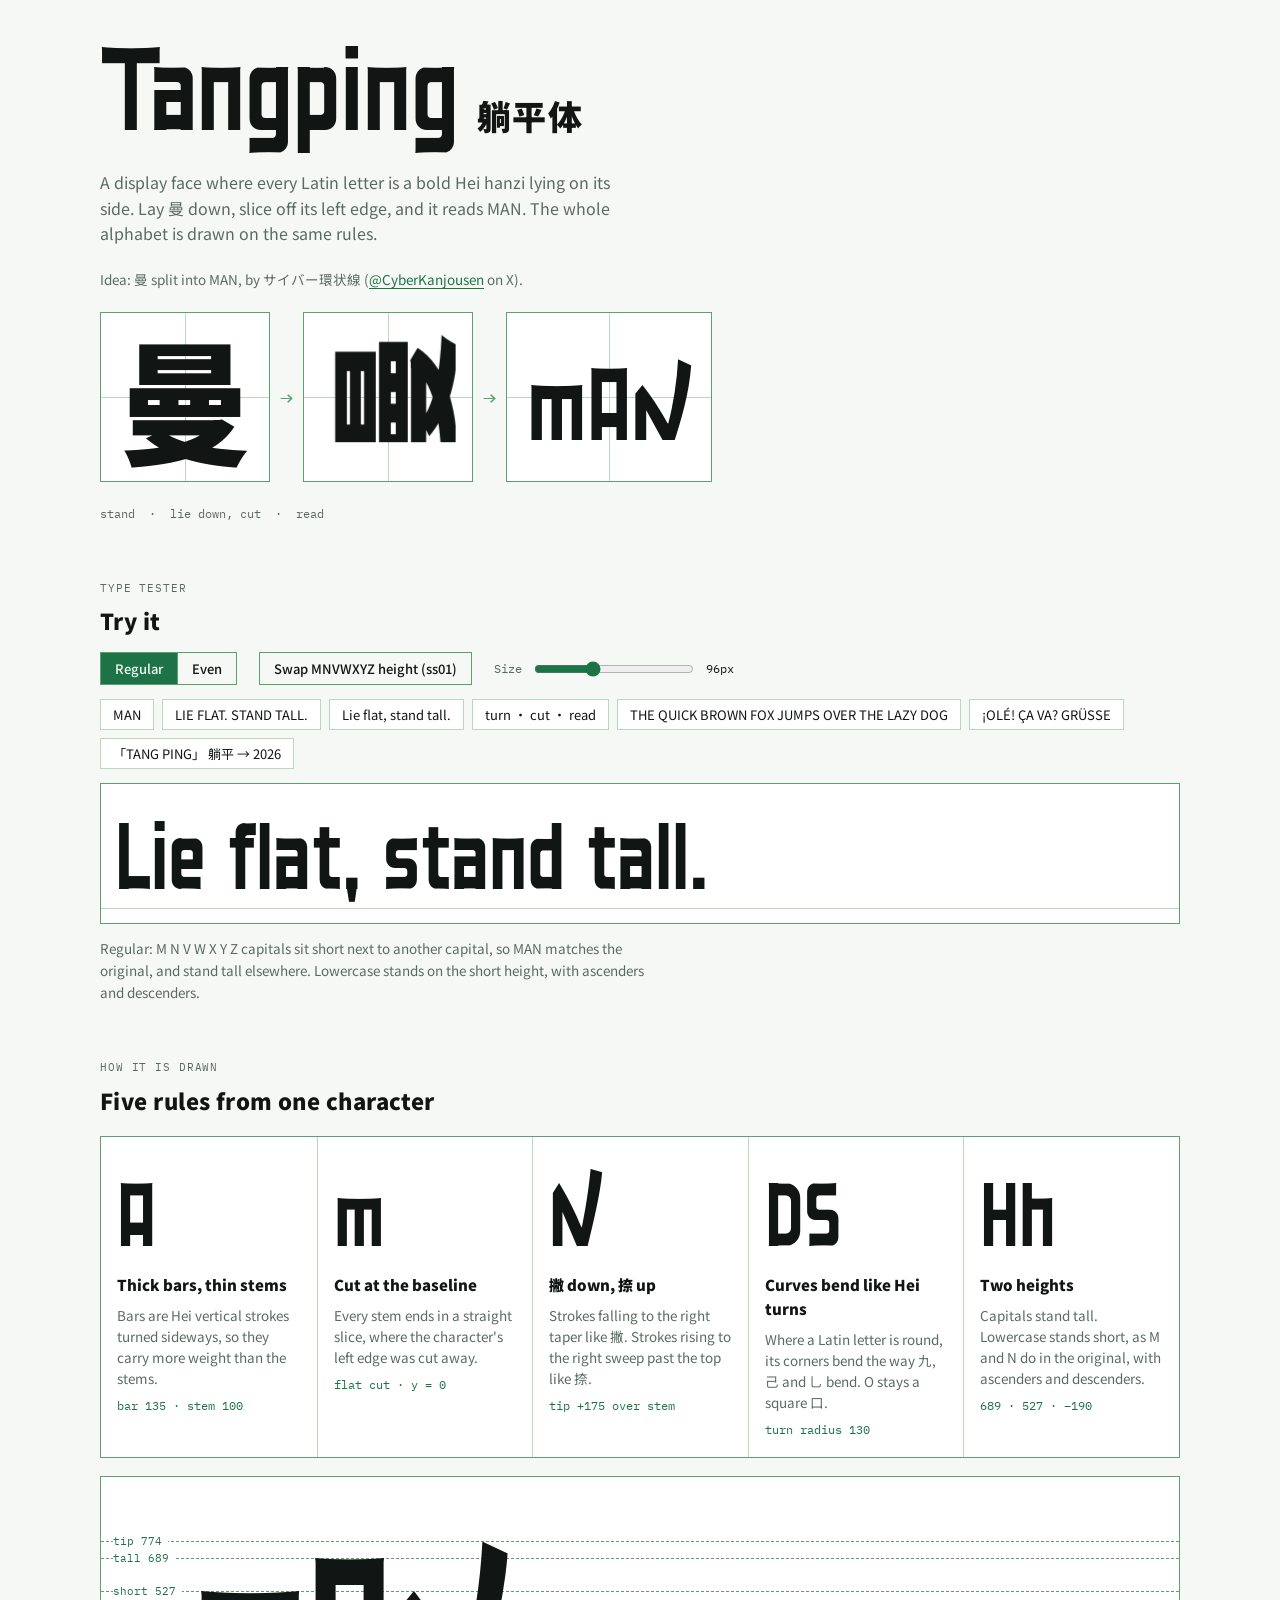
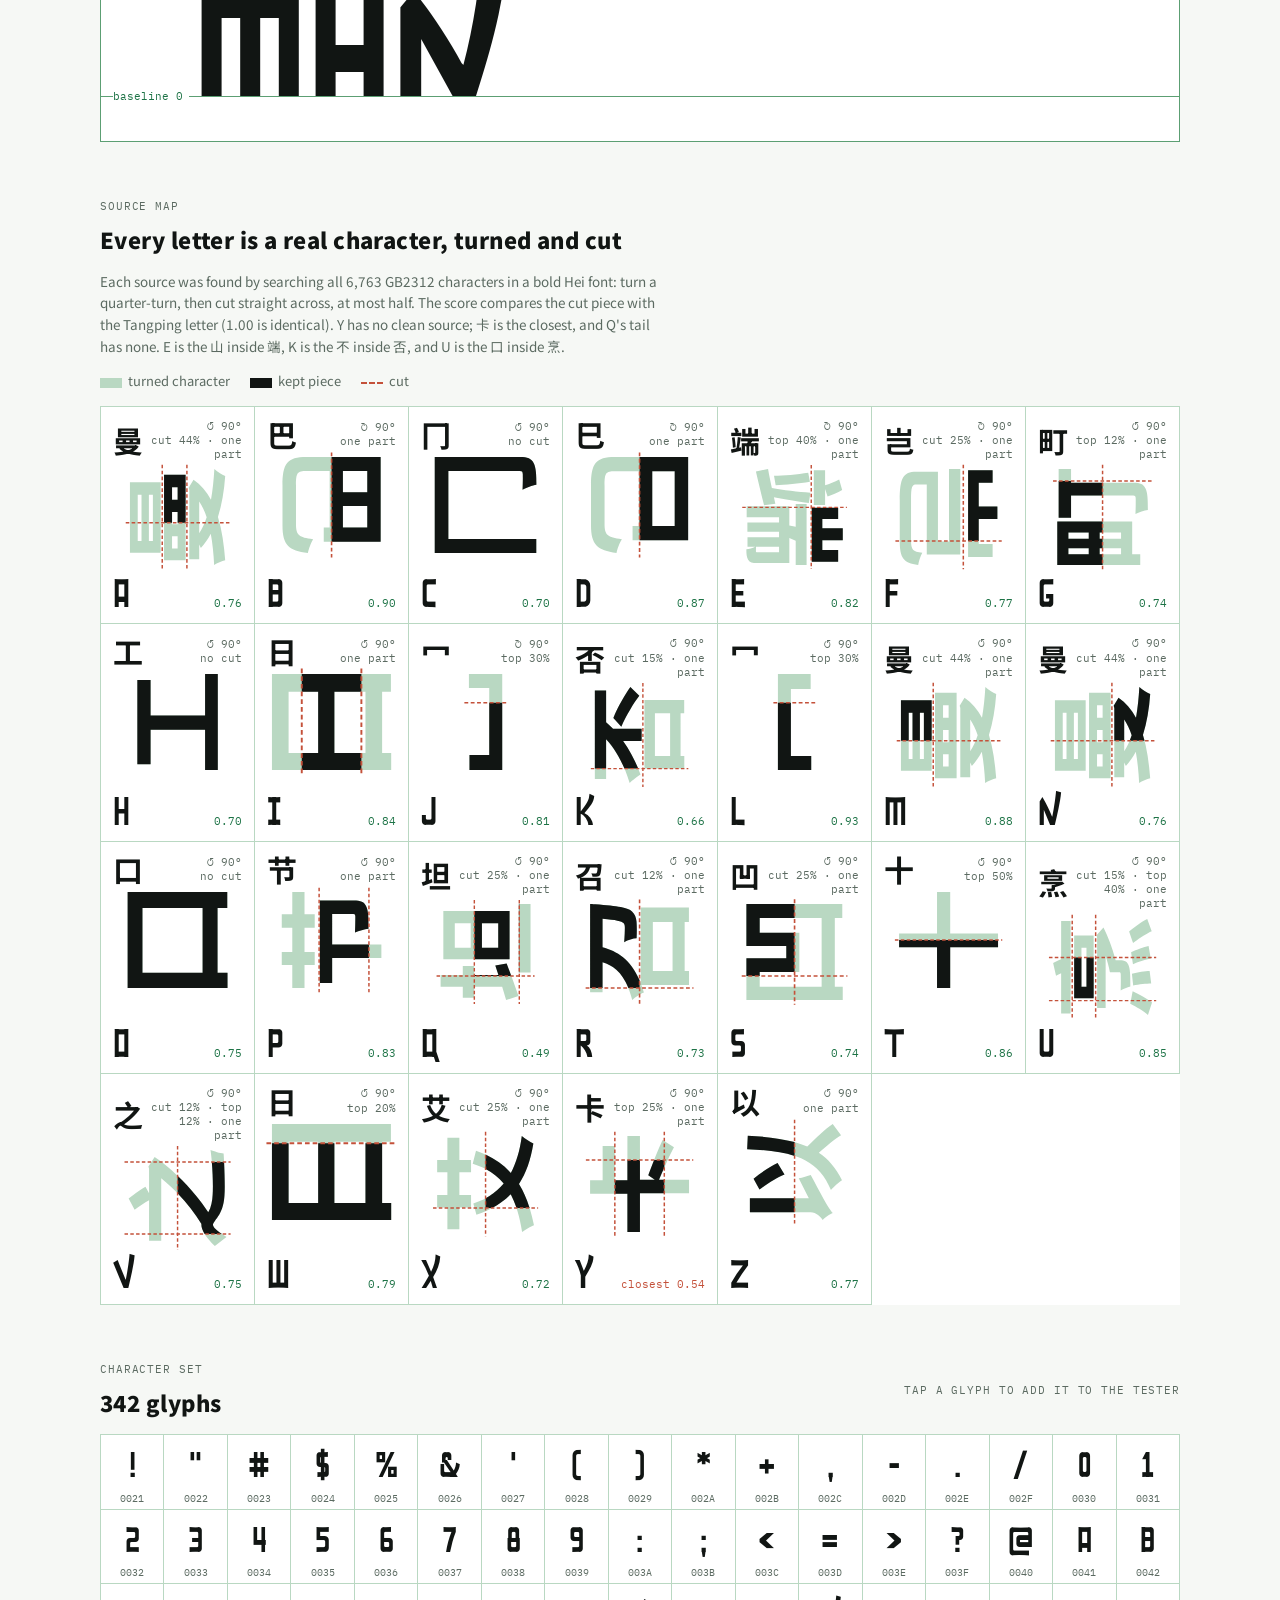
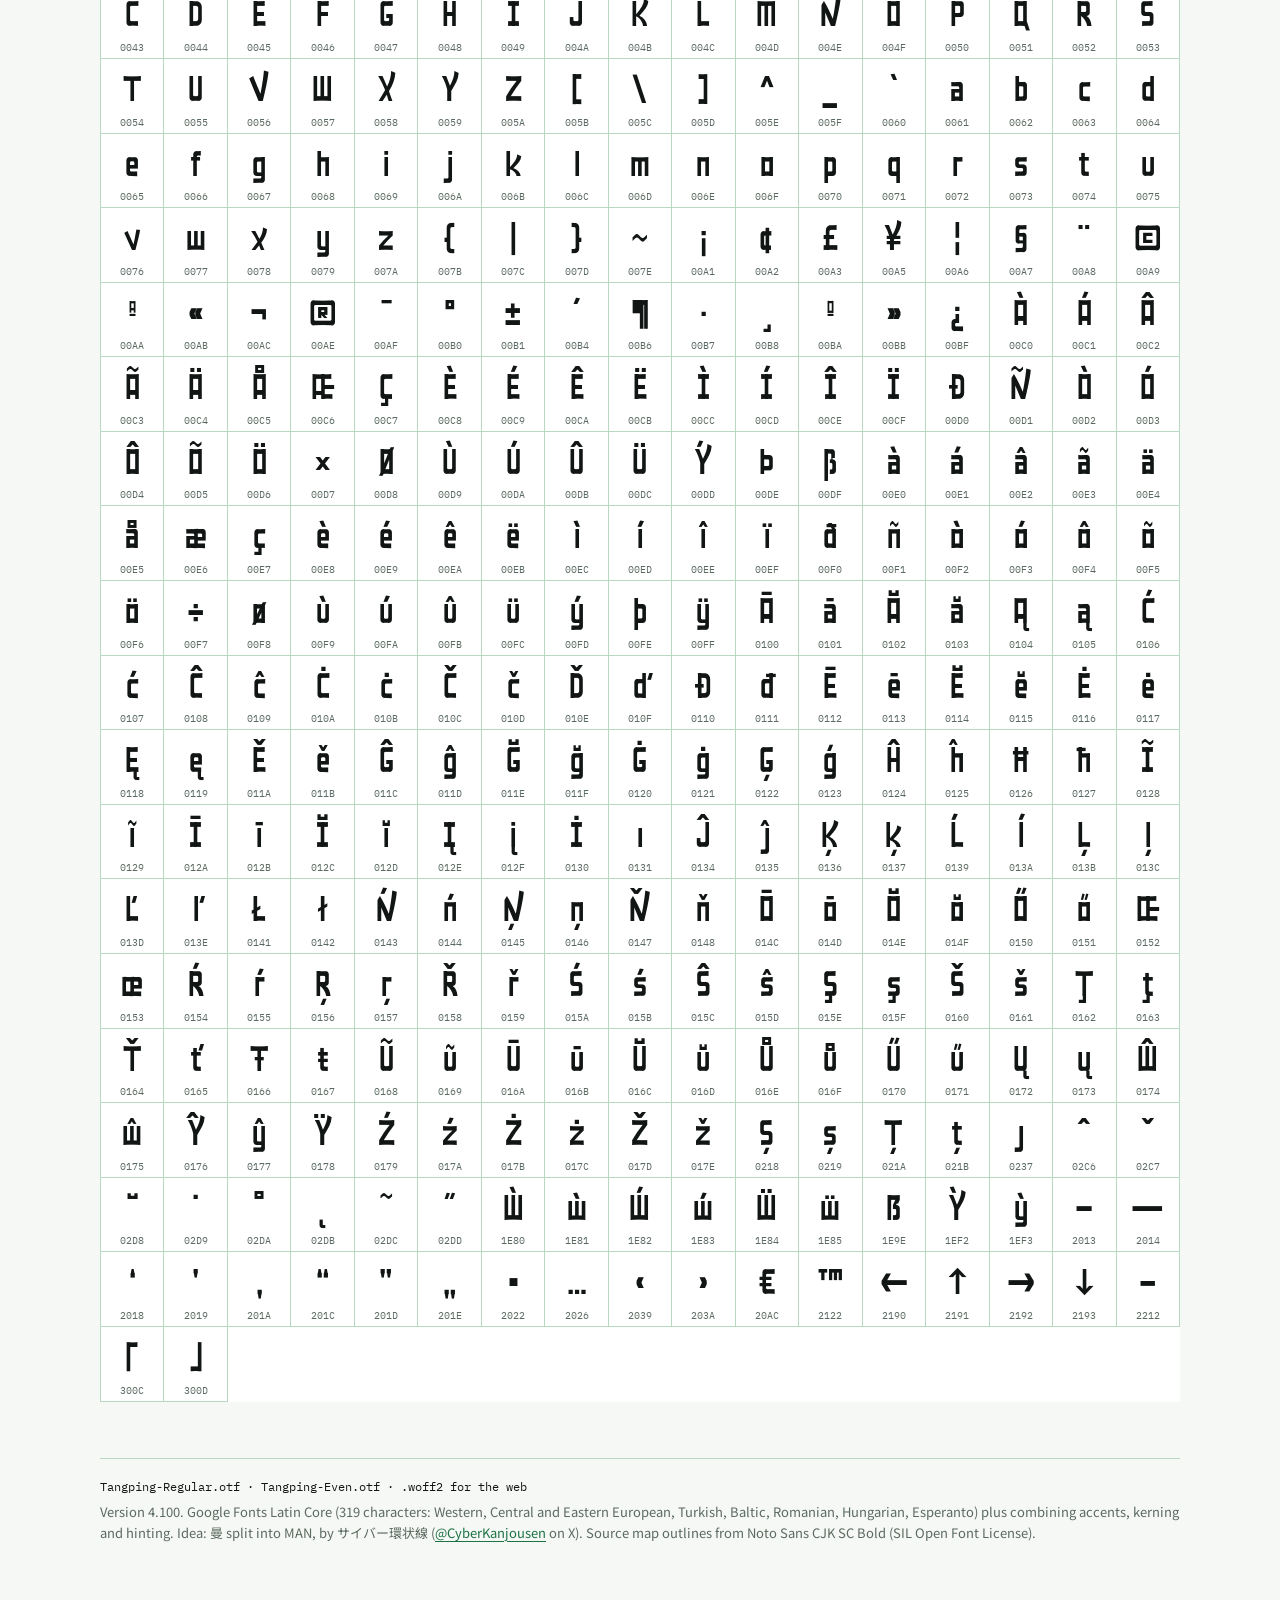
==== commit 21db0be3: "Tangping 4.100: keep accented words whole, short capitals only in all-caps Follow-up from the second" ====
--- a/docs/index.html
+++ b/docs/index.html
@@ -36,8 +36,8 @@
   --grid-strong: #4f9a6a; --accent: #74cf9b; --panel: #16221b; --cut: #f08a6c; color-scheme: dark;
 }
 
-@font-face { font-family: "Tangping Regular"; src: url([data-uri]) format("woff2"); font-display: block; }
-@font-face { font-family: "Tangping Even"; src: url([data-uri]) format("woff2"); font-display: block; }
+@font-face { font-family: "Tangping Regular"; src: url([data-uri]) format("woff2"); font-display: block; }
+@font-face { font-family: "Tangping Even"; src: url([data-uri]) format("woff2"); font-display: block; }
 
 body { background: var(--paper); color: var(--ink); font-family: var(--body); font-size: 15px; line-height: 1.6; }
 .wrap {
@@ -228,7 +228,7 @@
     <div class="stage">
       <textarea id="sample" rows="1" spellcheck="false" aria-label="Sample text">Lie flat, stand tall.</textarea>
     </div>
-    <p class="note" id="style-note">Regular: M N V W X Y Z capitals sit short in all-caps, so MAN matches the original, and stand tall before lowercase. Lowercase stands on the short height, with ascenders and descenders.</p>
+    <p class="note" id="style-note">Regular: M N V W X Y Z capitals sit short next to another capital, so MAN matches the original, and stand tall elsewhere. Lowercase stands on the short height, with ascenders and descenders.</p>
   </section>
 
   <section aria-labelledby="rules-h" style="display:grid;gap:18px">
@@ -330,7 +330,7 @@
     root.style.setProperty('--display', (even ? '"Tangping Even"' : '"Tangping Regular"') + ', "Noto Sans SC", sans-serif');
     note.textContent = even
       ? 'Even: every capital is tall. Lowercase stands on the short height, with ascenders and descenders.'
-      : 'Regular: M N V W X Y Z capitals sit short in all-caps, so MAN matches the original, and stand tall before lowercase. Lowercase stands on the short height, with ascenders and descenders.';
+      : 'Regular: M N V W X Y Z capitals sit short next to another capital, so MAN matches the original, and stand tall elsewhere. Lowercase stands on the short height, with ascenders and descenders.';
     requestAnimationFrame(fit);
   }
 
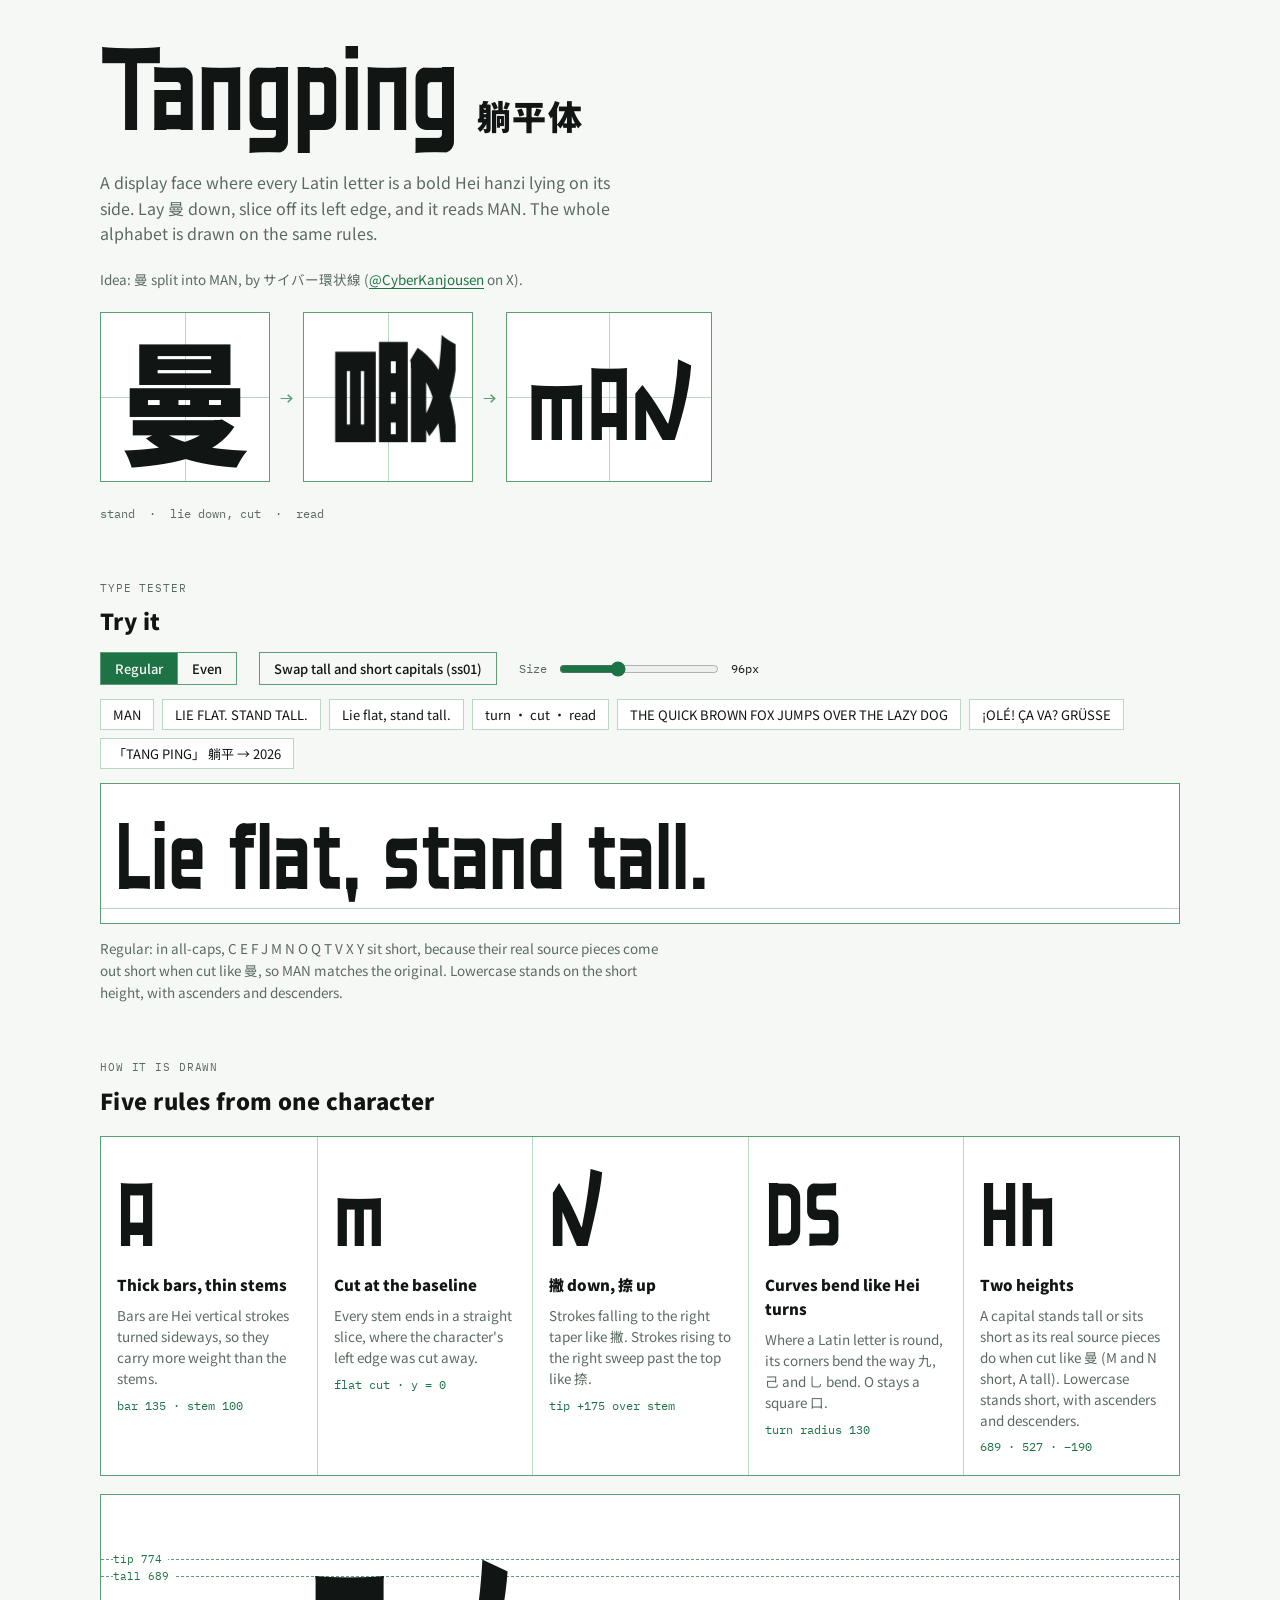
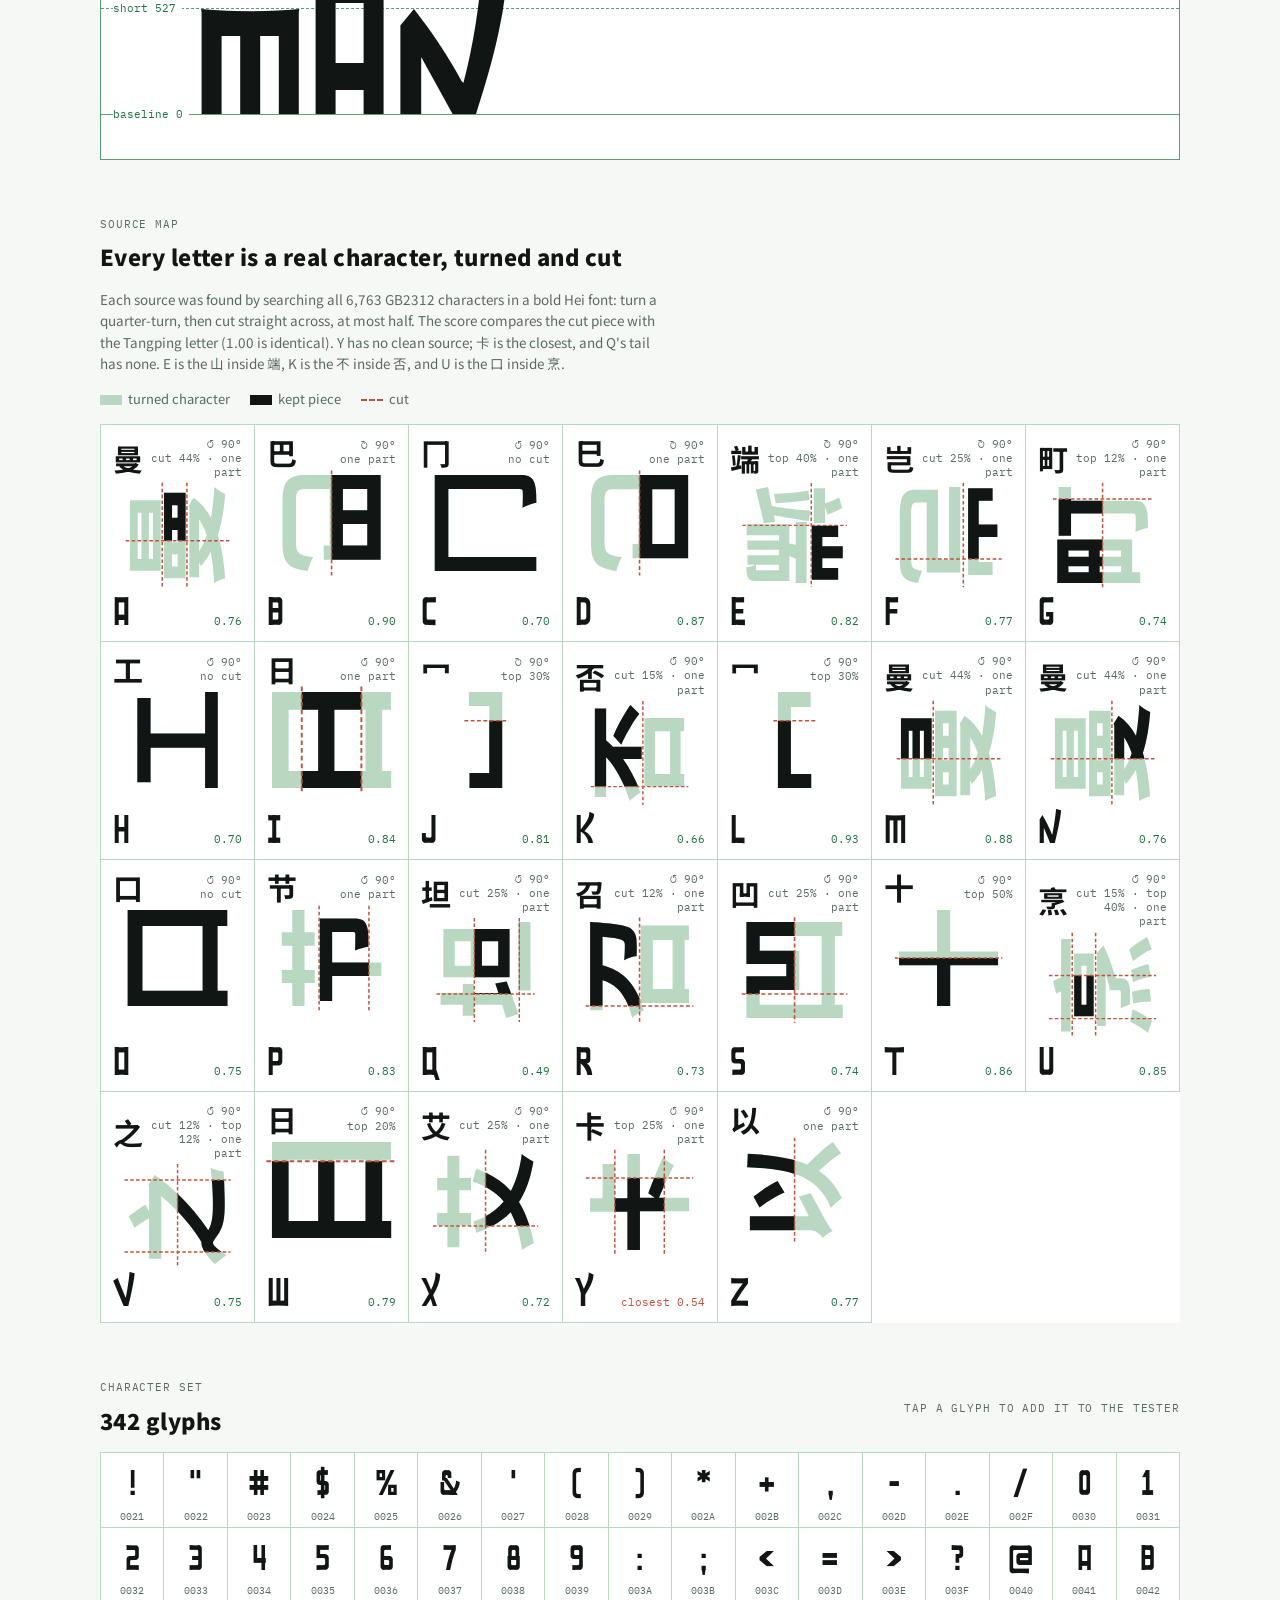
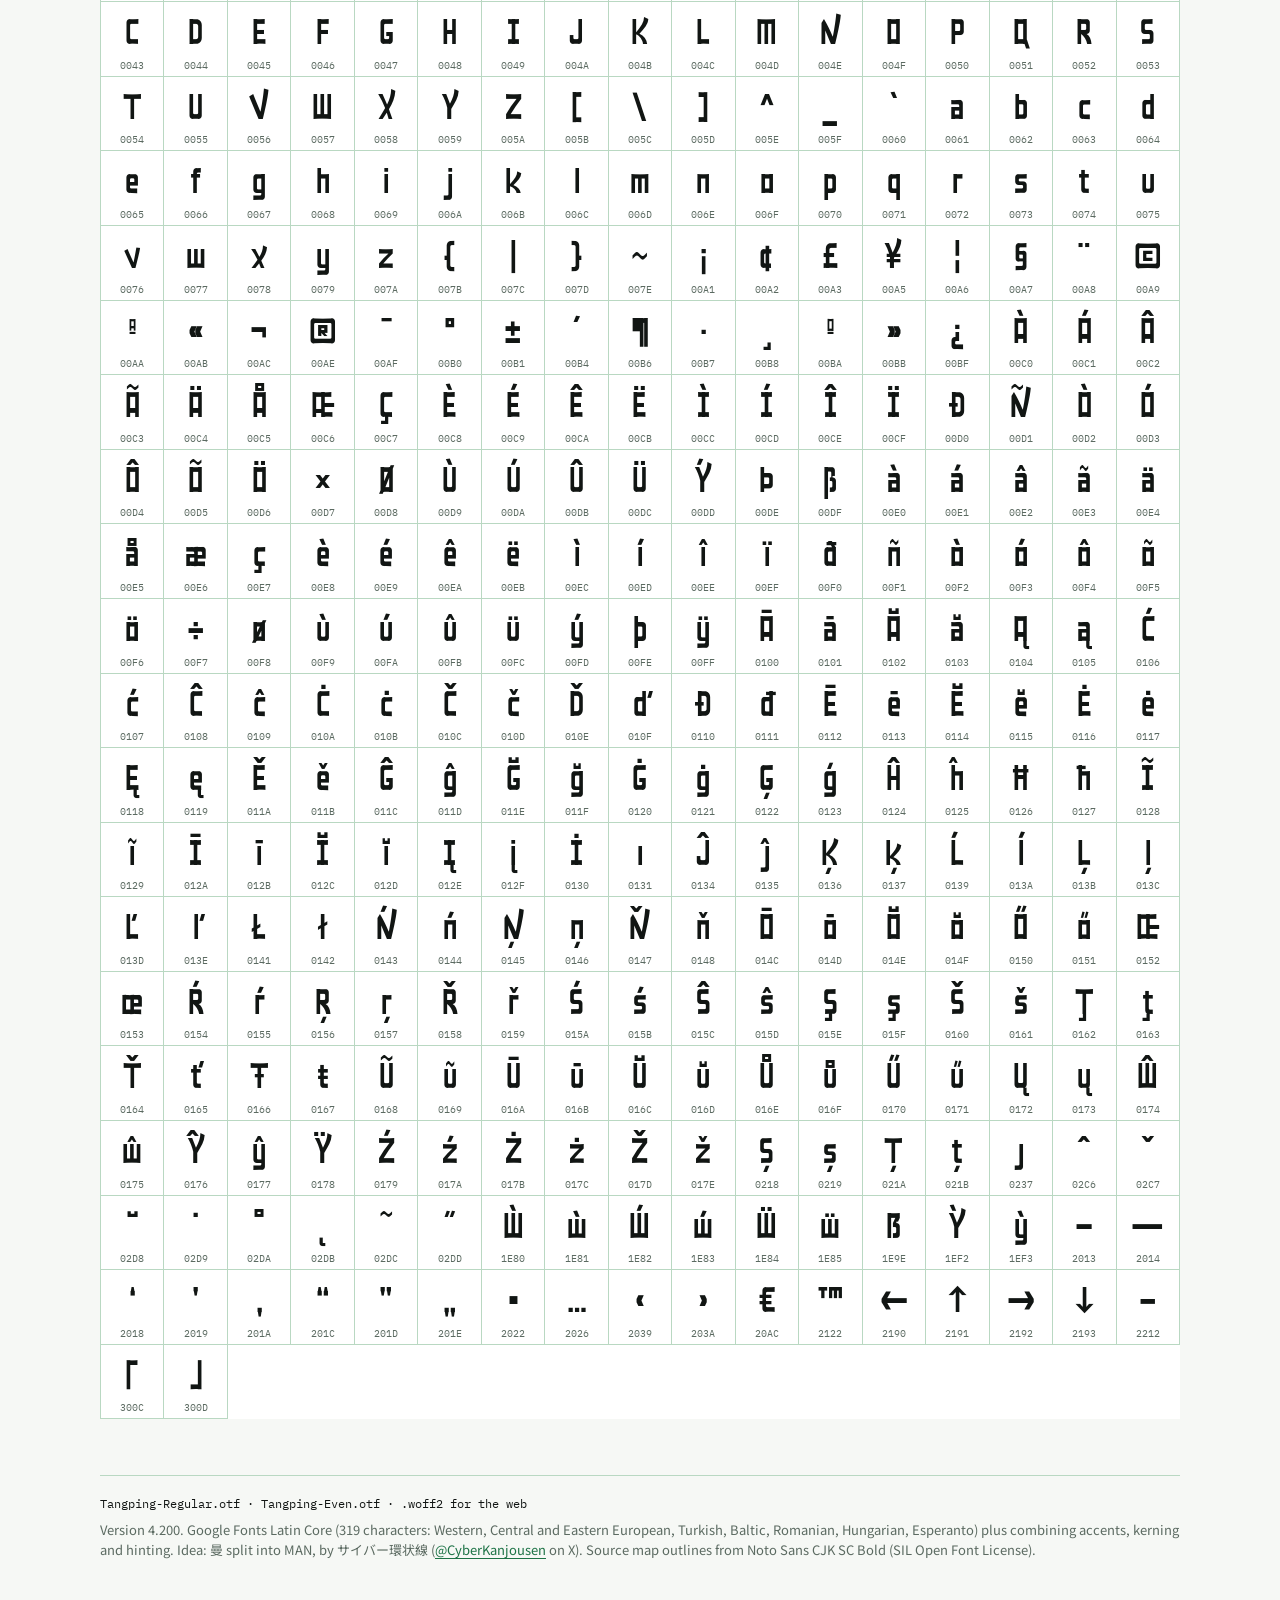
==== commit ff8c9674: "Tangping 4.200: capital rhythm derived from real characters Which capitals sit short in Regular is n" ====
--- a/docs/index.html
+++ b/docs/index.html
@@ -36,8 +36,8 @@
   --grid-strong: #4f9a6a; --accent: #74cf9b; --panel: #16221b; --cut: #f08a6c; color-scheme: dark;
 }
 
-@font-face { font-family: "Tangping Regular"; src: url([data-uri]) format("woff2"); font-display: block; }
-@font-face { font-family: "Tangping Even"; src: url([data-uri]) format("woff2"); font-display: block; }
+@font-face { font-family: "Tangping Regular"; src: url([data-uri]) format("woff2"); font-display: block; }
+@font-face { font-family: "Tangping Even"; src: url([data-uri]) format("woff2"); font-display: block; }
 
 body { background: var(--paper); color: var(--ink); font-family: var(--body); font-size: 15px; line-height: 1.6; }
 .wrap {
@@ -209,7 +209,7 @@
         <button type="button" id="style-even" aria-pressed="false">Even</button>
       </div>
       <div class="seg" role="group" aria-label="Stylistic set">
-        <button type="button" id="ss01" aria-pressed="false">Swap MNVWXYZ height (ss01)</button>
+        <button type="button" id="ss01" aria-pressed="false">Swap tall and short capitals (ss01)</button>
       </div>
       <label class="size" for="size">Size
         <input type="range" id="size" min="28" max="220" value="96">
@@ -228,7 +228,7 @@
     <div class="stage">
       <textarea id="sample" rows="1" spellcheck="false" aria-label="Sample text">Lie flat, stand tall.</textarea>
     </div>
-    <p class="note" id="style-note">Regular: M N V W X Y Z capitals sit short next to another capital, so MAN matches the original, and stand tall elsewhere. Lowercase stands on the short height, with ascenders and descenders.</p>
+    <p class="note" id="style-note">Regular: in all-caps, C E F J M N O Q T V X Y sit short, because their real source pieces come out short when cut like 曼, so MAN matches the original. Lowercase stands on the short height, with ascenders and descenders.</p>
   </section>
 
   <section aria-labelledby="rules-h" style="display:grid;gap:18px">
@@ -264,7 +264,7 @@
       <div class="rule">
         <div class="g">Hh</div>
         <h3>Two heights</h3>
-        <p>Capitals stand tall. Lowercase stands short, as M and N do in the original, with ascenders and descenders.</p>
+        <p>A capital stands tall or sits short as its real source pieces do when cut like 曼 (M and N short, A tall). Lowercase stands short, with ascenders and descenders.</p>
         <span class="nums">689 · 527 · −190</span>
       </div>
     </div>
@@ -299,7 +299,7 @@
 
   <footer>
     <span class="files">Tangping-Regular.otf · Tangping-Even.otf · .woff2 for the web</span>
-    <span>Version 4.100. Google Fonts Latin Core (319 characters: Western, Central and Eastern European, Turkish, Baltic, Romanian, Hungarian, Esperanto) plus combining accents, kerning and hinting. Idea: 曼 split into MAN, by サイバー環状線 (<a href="https://x.com/CyberKanjousen">@CyberKanjousen</a> on X). Source map outlines from Noto Sans CJK SC Bold (SIL Open Font License).</span>
+    <span>Version 4.200. Google Fonts Latin Core (319 characters: Western, Central and Eastern European, Turkish, Baltic, Romanian, Hungarian, Esperanto) plus combining accents, kerning and hinting. Idea: 曼 split into MAN, by サイバー環状線 (<a href="https://x.com/CyberKanjousen">@CyberKanjousen</a> on X). Source map outlines from Noto Sans CJK SC Bold (SIL Open Font License).</span>
   </footer>
 </div>
 
@@ -330,7 +330,7 @@
     root.style.setProperty('--display', (even ? '"Tangping Even"' : '"Tangping Regular"') + ', "Noto Sans SC", sans-serif');
     note.textContent = even
       ? 'Even: every capital is tall. Lowercase stands on the short height, with ascenders and descenders.'
-      : 'Regular: M N V W X Y Z capitals sit short next to another capital, so MAN matches the original, and stand tall elsewhere. Lowercase stands on the short height, with ascenders and descenders.';
+      : 'Regular: in all-caps, C E F J M N O Q T V X Y sit short, because their real source pieces come out short when cut like 曼, so MAN matches the original. Lowercase stands on the short height, with ascenders and descenders.';
     requestAnimationFrame(fit);
   }
 
